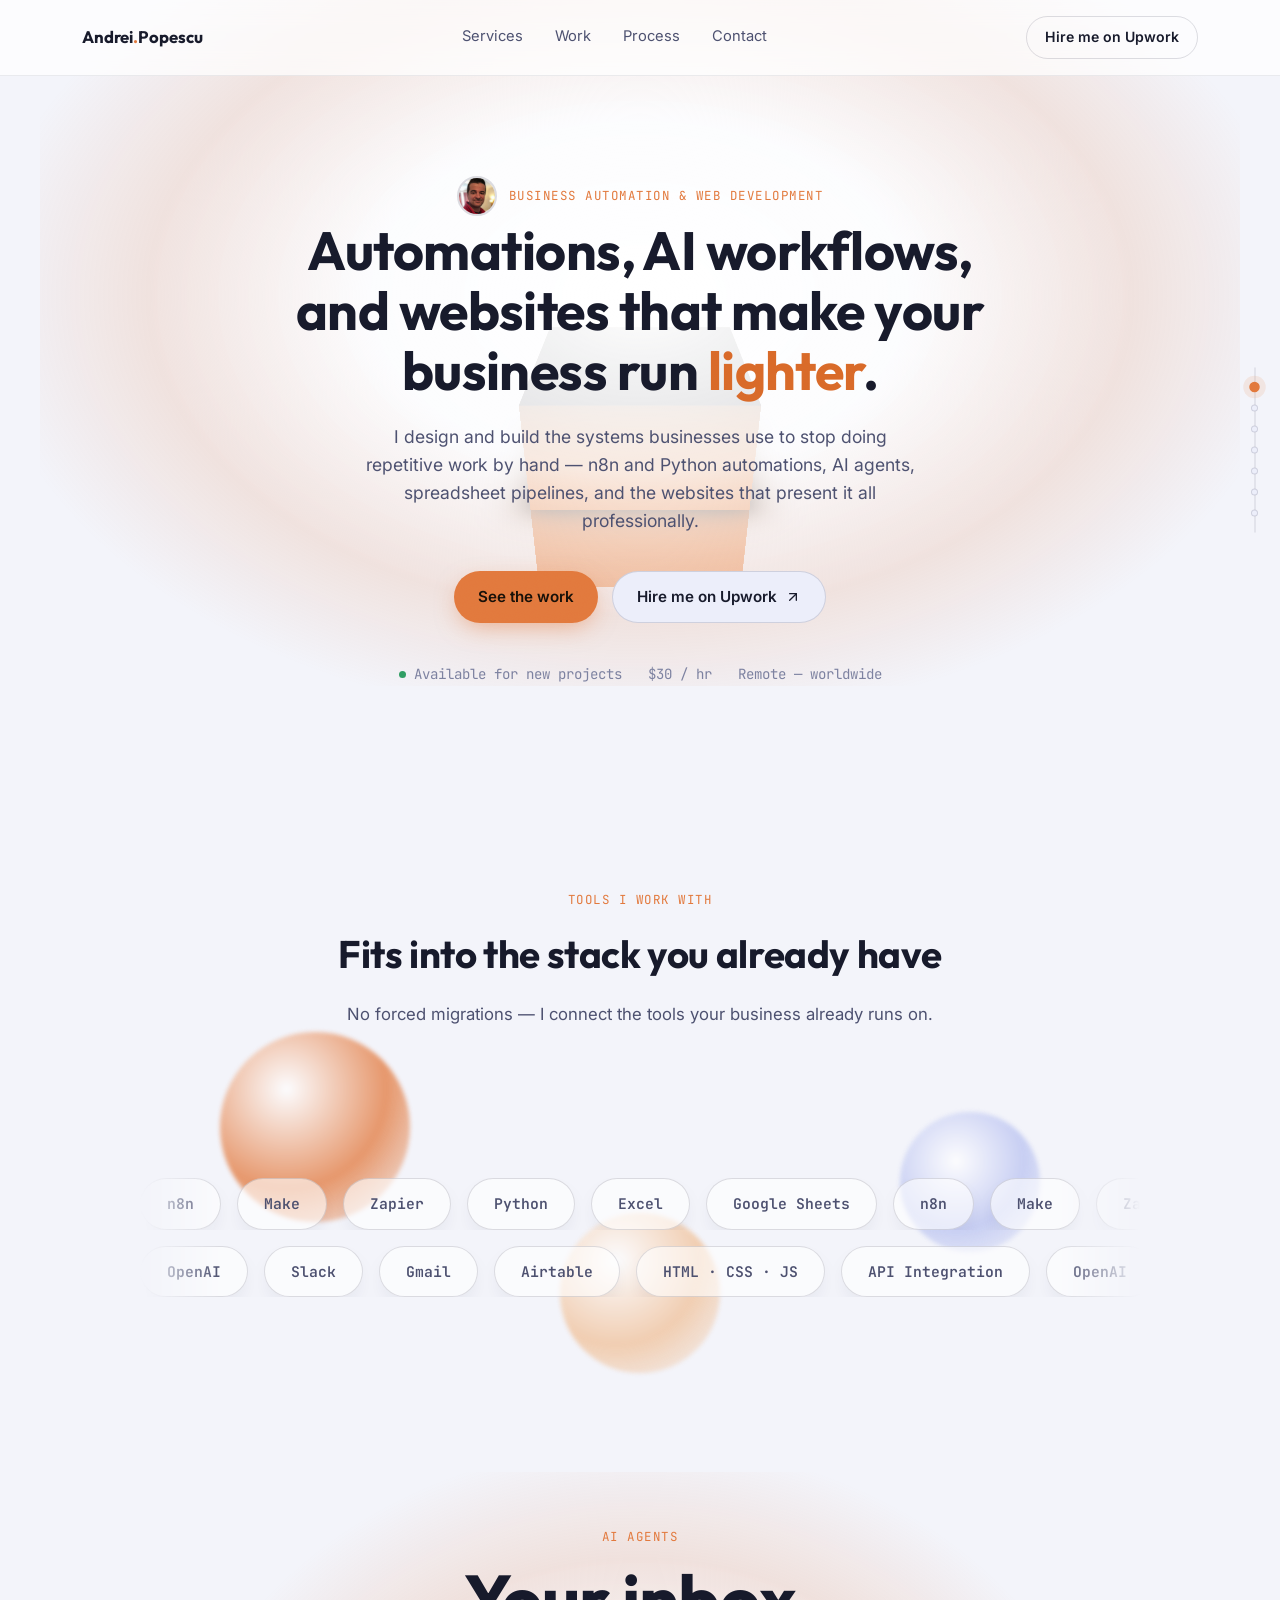
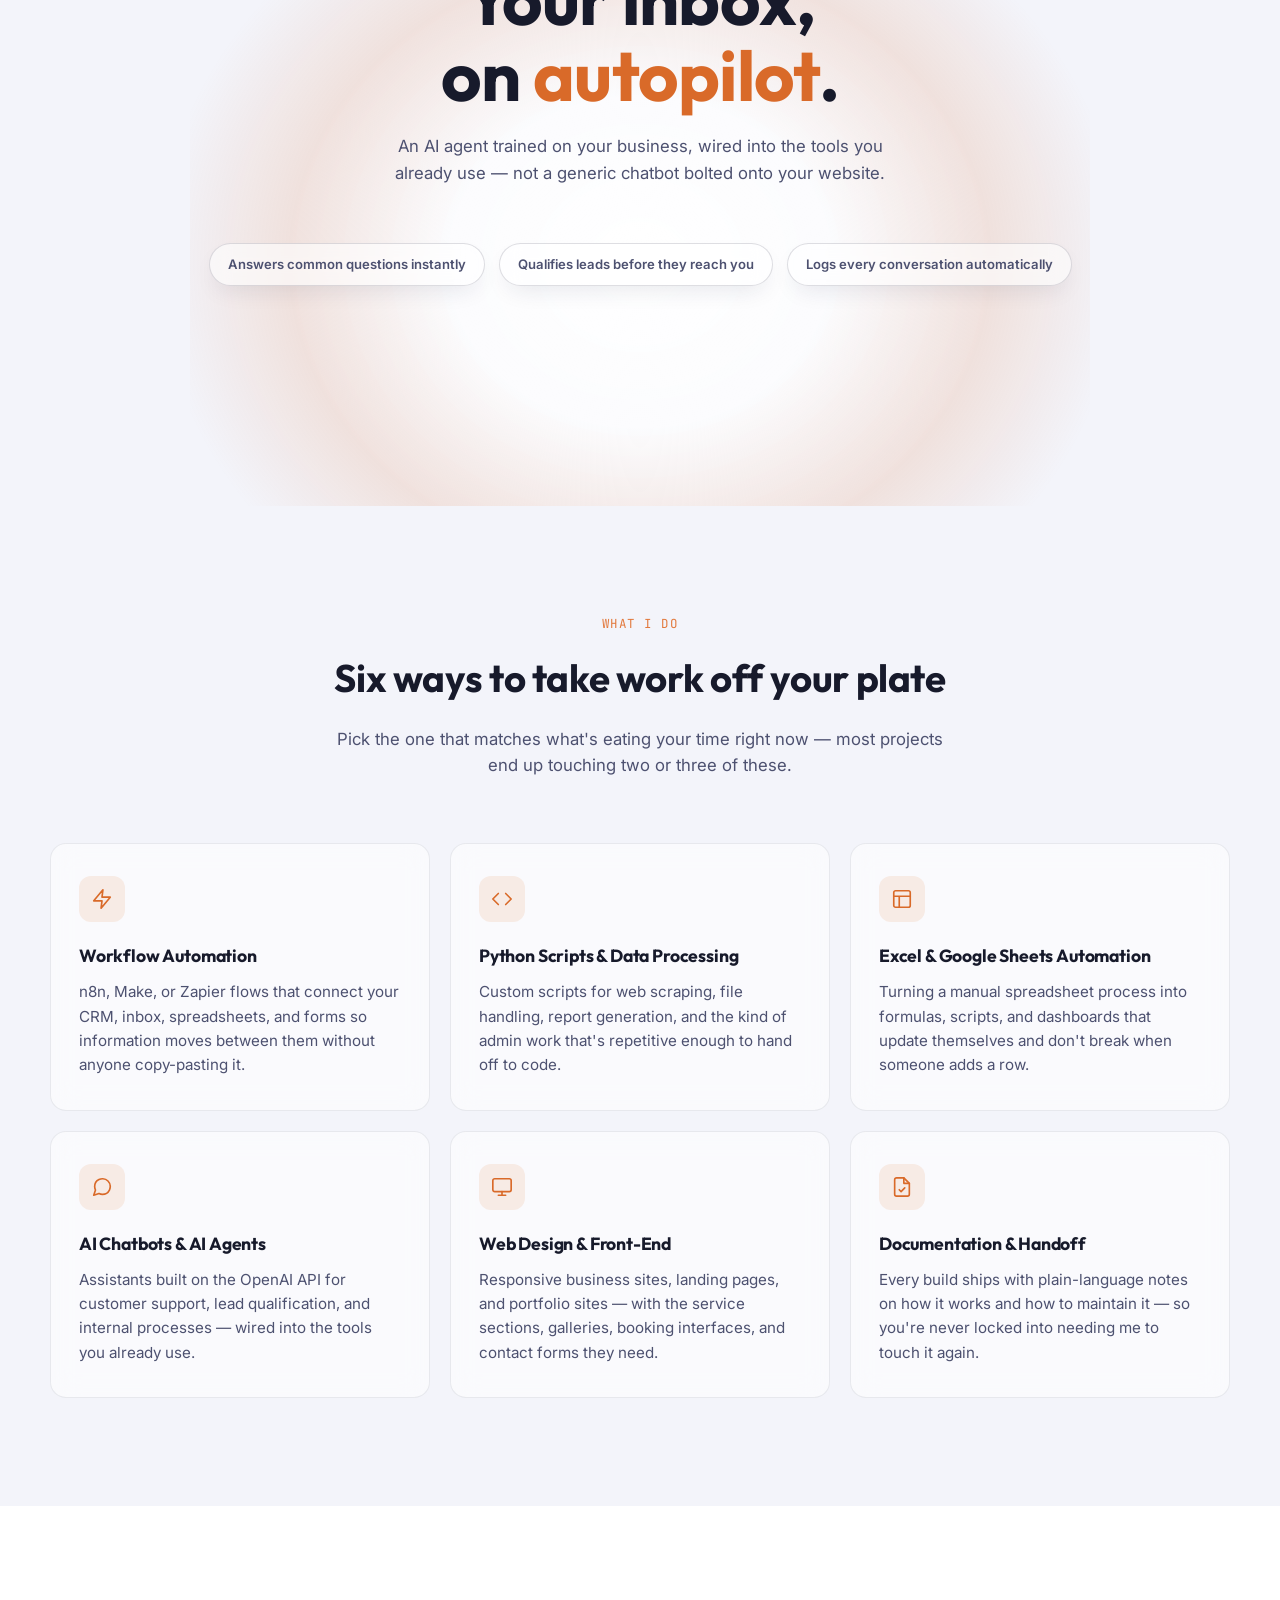
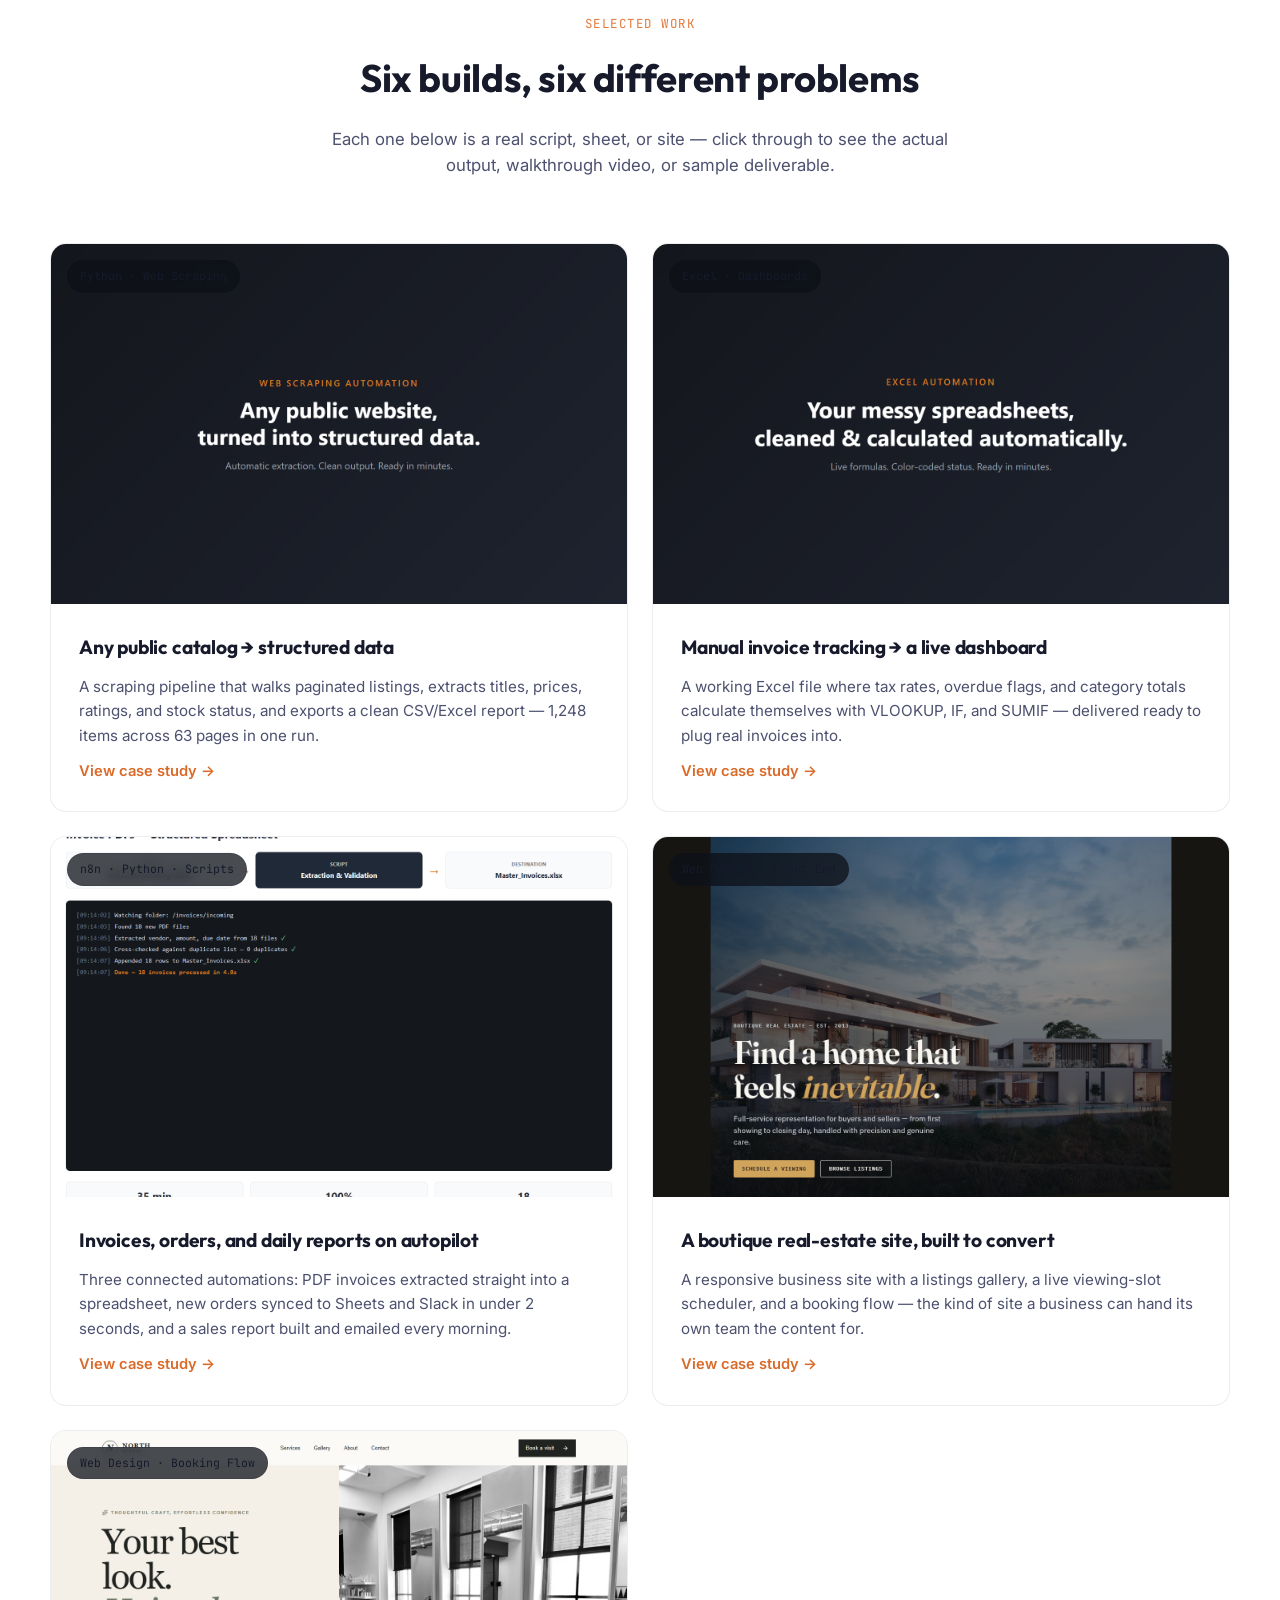
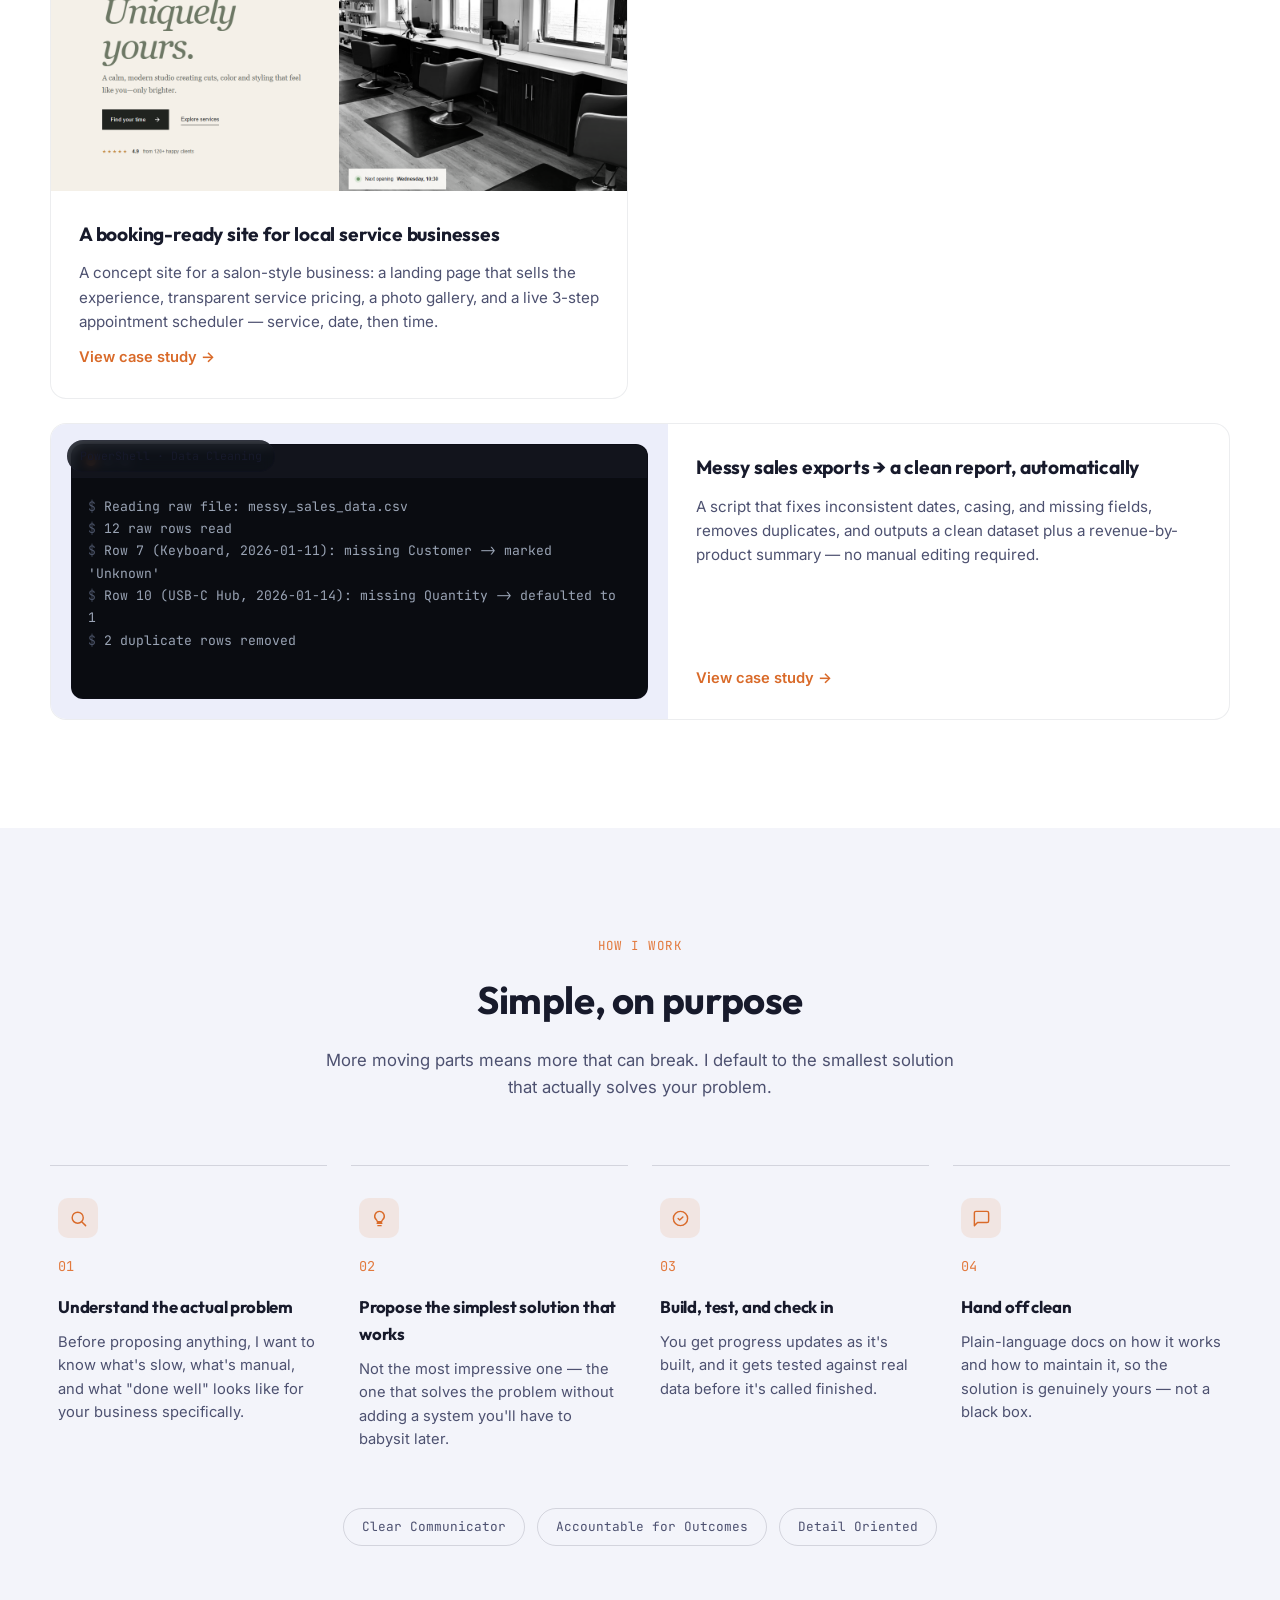
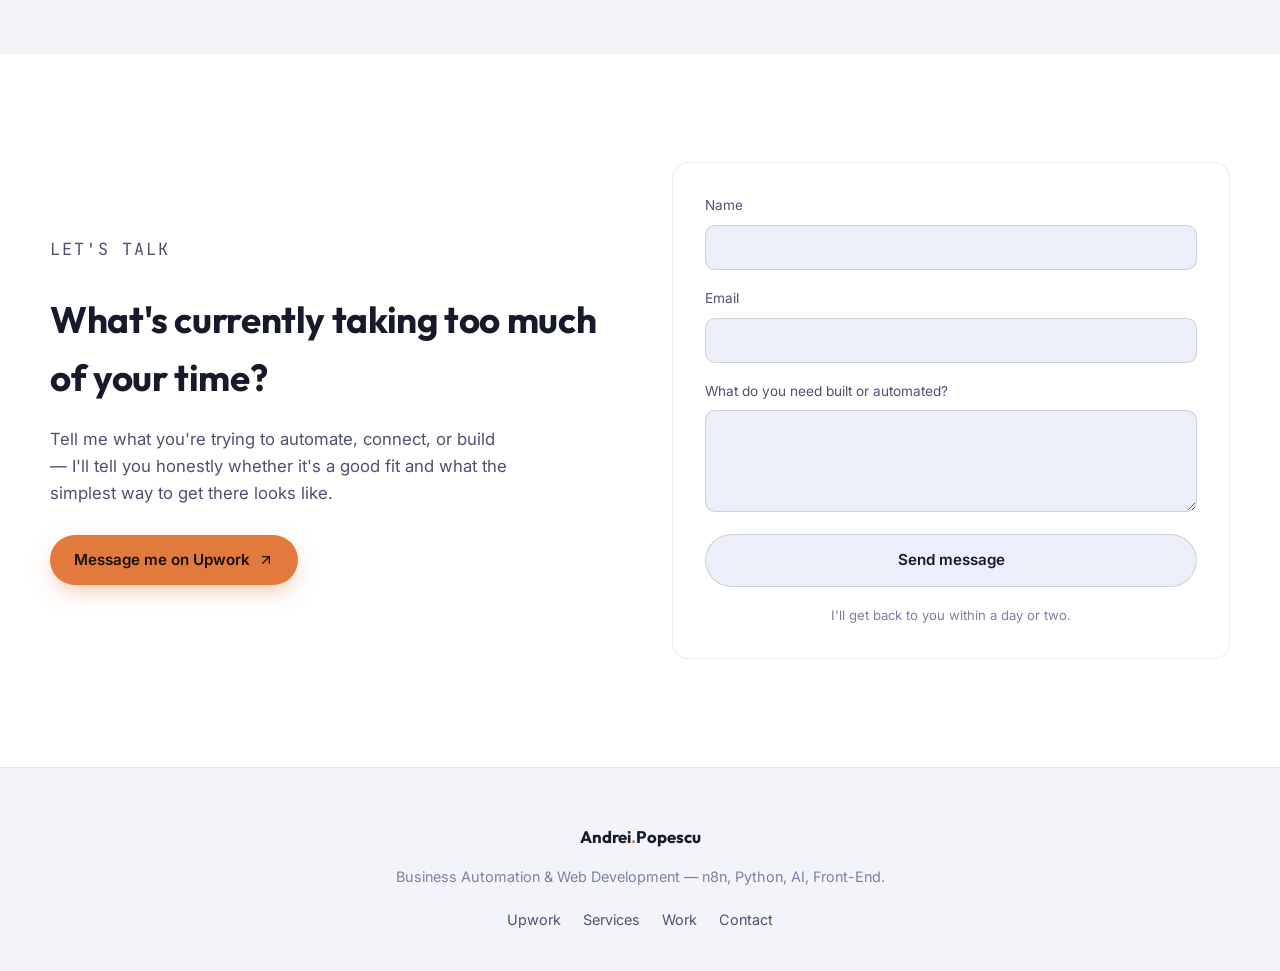
==== index.html @ 2ec1f591 "Remove hero terminal panel and diagonal marquee; center the 3D cube as a persistent fixed background" ====
<!DOCTYPE html>
<html lang="en">
<head>
<meta charset="UTF-8">
<meta name="viewport" content="width=device-width, initial-scale=1.0">
<title>Andrei Popescu — Business Automation &amp; Web Development</title>
<meta name="description" content="I build practical automations, AI-powered workflows, and modern websites that help businesses save time, improve operations, and present themselves professionally online.">
<link rel="icon" href="data:image/svg+xml,%3Csvg xmlns='http://www.w3.org/2000/svg' viewBox='0 0 100 100'%3E%3Crect width='100' height='100' rx='22' fill='%23141824'/%3E%3Ccircle cx='50' cy='50' r='16' fill='%23e2793d'/%3E%3C/svg%3E">
<link rel="preconnect" href="https://fonts.googleapis.com">
<link rel="preconnect" href="https://fonts.gstatic.com" crossorigin>
<link href="https://fonts.googleapis.com/css2?family=Outfit:wght@500;600;700;800&family=Inter:wght@400;500;600;700&family=JetBrains+Mono:wght@400;500&display=swap" rel="stylesheet">
<link rel="stylesheet" href="styles.css">
</head>
<body>

<div class="grain"></div>

<div class="fixed-cube" aria-hidden="true">
  <div class="cube-loader">
    <div class="cube-top"></div>
    <div class="cube-wrapper">
      <span class="cube-span" style="--i:0;"></span>
      <span class="cube-span" style="--i:1;"></span>
      <span class="cube-span" style="--i:2;"></span>
      <span class="cube-span" style="--i:3;"></span>
    </div>
  </div>
</div>

<header class="nav" id="top">
  <div class="nav-inner">
    <a href="#top" class="logo">Andrei<span class="dot">.</span>Popescu</a>
    <nav class="nav-links" id="navLinks">
      <a href="#services">Services</a>
      <a href="#work">Work</a>
      <a href="#process">Process</a>
      <a href="#contact">Contact</a>
    </nav>
    <div class="nav-actions">
      <a href="https://www.upwork.com/freelancers/~010a1d569b97a0ac56" target="_blank" rel="noopener" class="btn btn-ghost nav-hire">Hire me on Upwork</a>
      <button class="nav-toggle" id="navToggle" aria-label="Toggle menu" aria-expanded="false">
        <span></span><span></span><span></span>
      </button>
    </div>
  </div>
</header>

<main>

  <!-- SCROLL PROGRESS RAIL -->
  <nav class="scroll-rail" id="scrollRail" aria-label="Section progress">
    <button data-target="hero" aria-label="Hero"></button>
    <button data-target="tools" aria-label="Tools"></button>
    <button data-target="agent" aria-label="AI Agent"></button>
    <button data-target="services" aria-label="Services"></button>
    <button data-target="work" aria-label="Work"></button>
    <button data-target="process" aria-label="Process"></button>
    <button data-target="contact" aria-label="Contact"></button>
  </nav>

  <!-- HERO -->
  <section class="hero" id="hero">
    <div class="hero-glow"></div>
    <div class="hero-copy">
      <div class="hero-id">
        <img src="assets/brand/andrei.jpg" alt="Andrei Popescu" class="hero-avatar">
        <p class="eyebrow">Business Automation &amp; Web Development</p>
      </div>
      <h1 class="hero-title">
        Automations, AI workflows, and websites that make your business run <em>lighter</em>.
      </h1>
      <p class="hero-sub">
        I design and build the systems businesses use to stop doing repetitive work by hand — n8n and Python
        automations, AI agents, spreadsheet pipelines, and the websites that present it all professionally.
      </p>
      <div class="hero-actions">
        <a href="#work" class="btn btn-primary">See the work</a>
        <a href="https://www.upwork.com/freelancers/~010a1d569b97a0ac56" target="_blank" rel="noopener" class="btn btn-secondary">
          Hire me on Upwork
          <svg width="16" height="16" viewBox="0 0 24 24" fill="none" stroke="currentColor" stroke-width="2" stroke-linecap="round" stroke-linejoin="round"><path d="M7 17L17 7"/><path d="M7 7h10v10"/></svg>
        </a>
      </div>
      <div class="hero-meta">
        <div class="meta-item"><span class="meta-dot"></span>Available for new projects</div>
        <div class="meta-item">$30 / hr</div>
        <div class="meta-item">Remote — worldwide</div>
      </div>
    </div>
  </section>

  <!-- TOOLS ORBIT -->
  <section class="tools-orbit" id="tools">
    <div class="section-head">
      <p class="eyebrow">Tools I work with</p>
      <h2>Fits into the stack you already have</h2>
      <p class="section-sub">No forced migrations — I connect the tools your business already runs on.</p>
    </div>
    <div class="logo-wall">
      <div class="logo-orb orb-1"></div>
      <div class="logo-orb orb-2"></div>
      <div class="logo-orb orb-3"></div>

      <div class="logo-row">
        <div class="logo-track">
          <span class="logo-pill">n8n</span>
          <span class="logo-pill">Make</span>
          <span class="logo-pill">Zapier</span>
          <span class="logo-pill">Python</span>
          <span class="logo-pill">Excel</span>
          <span class="logo-pill">Google Sheets</span>
          <span class="logo-pill" aria-hidden="true">n8n</span>
          <span class="logo-pill" aria-hidden="true">Make</span>
          <span class="logo-pill" aria-hidden="true">Zapier</span>
          <span class="logo-pill" aria-hidden="true">Python</span>
          <span class="logo-pill" aria-hidden="true">Excel</span>
          <span class="logo-pill" aria-hidden="true">Google Sheets</span>
        </div>
      </div>

      <div class="logo-row">
        <div class="logo-track reverse">
          <span class="logo-pill">OpenAI</span>
          <span class="logo-pill">Slack</span>
          <span class="logo-pill">Gmail</span>
          <span class="logo-pill">Airtable</span>
          <span class="logo-pill">HTML · CSS · JS</span>
          <span class="logo-pill">API Integration</span>
          <span class="logo-pill" aria-hidden="true">OpenAI</span>
          <span class="logo-pill" aria-hidden="true">Slack</span>
          <span class="logo-pill" aria-hidden="true">Gmail</span>
          <span class="logo-pill" aria-hidden="true">Airtable</span>
          <span class="logo-pill" aria-hidden="true">HTML · CSS · JS</span>
          <span class="logo-pill" aria-hidden="true">API Integration</span>
        </div>
      </div>
    </div>
  </section>

  <!-- AI AGENT SPOTLIGHT -->
  <section class="agent-spotlight" id="agent">
    <div class="agent-glow"></div>
    <p class="eyebrow">AI Agents</p>
    <h2 class="agent-title">Your inbox,<br>on <em>autopilot</em>.</h2>
    <p class="agent-sub">An AI agent trained on your business, wired into the tools you already use — not a generic chatbot bolted onto your website.</p>
    <div class="agent-tags-row">
      <div class="agent-tag">Answers common questions instantly</div>
      <div class="agent-tag">Qualifies leads before they reach you</div>
      <div class="agent-tag">Logs every conversation automatically</div>
    </div>
  </section>

  <!-- SERVICES -->
  <section class="services" id="services">
    <div class="section-head">
      <p class="eyebrow">What I do</p>
      <h2>Six ways to take work off your plate</h2>
      <p class="section-sub">Pick the one that matches what's eating your time right now — most projects end up touching two or three of these.</p>
    </div>

    <div class="services-grid">

      <div class="service-card">
        <div class="service-icon">
          <svg viewBox="0 0 24 24" fill="none" stroke="currentColor" stroke-width="1.8" stroke-linecap="round" stroke-linejoin="round"><path d="M13 2 3 14h9l-1 8 10-12h-9l1-8Z"/></svg>
        </div>
        <h3>Workflow Automation</h3>
        <p>n8n, Make, or Zapier flows that connect your CRM, inbox, spreadsheets, and forms so information moves between them without anyone copy-pasting it.</p>
      </div>

      <div class="service-card">
        <div class="service-icon">
          <svg viewBox="0 0 24 24" fill="none" stroke="currentColor" stroke-width="1.8" stroke-linecap="round" stroke-linejoin="round"><polyline points="16 18 22 12 16 6"/><polyline points="8 6 2 12 8 18"/></svg>
        </div>
        <h3>Python Scripts &amp; Data Processing</h3>
        <p>Custom scripts for web scraping, file handling, report generation, and the kind of admin work that's repetitive enough to hand off to code.</p>
      </div>

      <div class="service-card">
        <div class="service-icon">
          <svg viewBox="0 0 24 24" fill="none" stroke="currentColor" stroke-width="1.8" stroke-linecap="round" stroke-linejoin="round"><rect x="3" y="3" width="18" height="18" rx="2"/><path d="M3 9h18M9 21V9"/></svg>
        </div>
        <h3>Excel &amp; Google Sheets Automation</h3>
        <p>Turning a manual spreadsheet process into formulas, scripts, and dashboards that update themselves and don't break when someone adds a row.</p>
      </div>

      <div class="service-card">
        <div class="service-icon">
          <svg viewBox="0 0 24 24" fill="none" stroke="currentColor" stroke-width="1.8" stroke-linecap="round" stroke-linejoin="round"><path d="M21 11.5a8.38 8.38 0 0 1-.9 3.8 8.5 8.5 0 0 1-7.6 4.7 8.38 8.38 0 0 1-3.8-.9L3 21l1.9-5.7a8.38 8.38 0 0 1-.9-3.8 8.5 8.5 0 0 1 4.7-7.6 8.38 8.38 0 0 1 3.8-.9h.5a8.48 8.48 0 0 1 8 8v.5z"/></svg>
        </div>
        <h3>AI Chatbots &amp; AI Agents</h3>
        <p>Assistants built on the OpenAI API for customer support, lead qualification, and internal processes — wired into the tools you already use.</p>
      </div>

      <div class="service-card">
        <div class="service-icon">
          <svg viewBox="0 0 24 24" fill="none" stroke="currentColor" stroke-width="1.8" stroke-linecap="round" stroke-linejoin="round"><rect x="2" y="3" width="20" height="14" rx="2"/><path d="M8 21h8M12 17v4"/></svg>
        </div>
        <h3>Web Design &amp; Front-End</h3>
        <p>Responsive business sites, landing pages, and portfolio sites — with the service sections, galleries, booking interfaces, and contact forms they need.</p>
      </div>

      <div class="service-card">
        <div class="service-icon">
          <svg viewBox="0 0 24 24" fill="none" stroke="currentColor" stroke-width="1.8" stroke-linecap="round" stroke-linejoin="round"><path d="M14 2H6a2 2 0 0 0-2 2v16a2 2 0 0 0 2 2h12a2 2 0 0 0 2-2V8z"/><path d="M14 2v6h6"/><path d="M9 15l2 2 4-4"/></svg>
        </div>
        <h3>Documentation &amp; Handoff</h3>
        <p>Every build ships with plain-language notes on how it works and how to maintain it — so you're never locked into needing me to touch it again.</p>
      </div>

    </div>
  </section>

  <!-- FEATURED WORK -->
  <section class="work" id="work">
    <div class="section-head">
      <p class="eyebrow">Selected work</p>
      <h2>Six builds, six different problems</h2>
      <p class="section-sub">Each one below is a real script, sheet, or site — click through to see the actual output, walkthrough video, or sample deliverable.</p>
    </div>

    <div class="work-grid">

      <!-- Project 1: Web Scraping -->
      <article class="work-card" data-project="scraping">
        <div class="work-media">
          <img src="assets/web-scraping/gallery-1-title.png" alt="Web scraping automation cover" loading="lazy">
          <span class="work-tag">Python · Web Scraping</span>
        </div>
        <div class="work-body">
          <h3>Any public catalog → structured data</h3>
          <p>A scraping pipeline that walks paginated listings, extracts titles, prices, ratings, and stock status, and exports a clean CSV/Excel report — 1,248 items across 63 pages in one run.</p>
          <button class="work-link" data-open="scraping">View case study →</button>
        </div>
      </article>

      <!-- Project 2: Excel Automation -->
      <article class="work-card" data-project="excel">
        <div class="work-media">
          <img src="assets/excel-automation/gallery-1-title.png" alt="Excel automation dashboard cover" loading="lazy">
          <span class="work-tag">Excel · Dashboards</span>
        </div>
        <div class="work-body">
          <h3>Manual invoice tracking → a live dashboard</h3>
          <p>A working Excel file where tax rates, overdue flags, and category totals calculate themselves with VLOOKUP, IF, and SUMIF — delivered ready to plug real invoices into.</p>
          <button class="work-link" data-open="excel">View case study →</button>
        </div>
      </article>

      <!-- Project 3: Workflow Automation -->
      <article class="work-card" data-project="workflow">
        <div class="work-media">
          <img src="assets/invoice-automation/gallery-1-invoice.png" alt="Invoice automation terminal output" loading="lazy">
          <span class="work-tag">n8n · Python · Scripts</span>
        </div>
        <div class="work-body">
          <h3>Invoices, orders, and daily reports on autopilot</h3>
          <p>Three connected automations: PDF invoices extracted straight into a spreadsheet, new orders synced to Sheets and Slack in under 2 seconds, and a sales report built and emailed every morning.</p>
          <button class="work-link" data-open="workflow">View case study →</button>
        </div>
      </article>

      <!-- Project 4: Website -->
      <article class="work-card" data-project="website">
        <div class="work-media">
          <img src="assets/website-customization/gallery-1-hero.png" alt="Real estate business website cover" loading="lazy">
          <span class="work-tag">Web Design · Front-End</span>
        </div>
        <div class="work-body">
          <h3>A boutique real-estate site, built to convert</h3>
          <p>A responsive business site with a listings gallery, a live viewing-slot scheduler, and a booking flow — the kind of site a business can hand its own team the content for.</p>
          <button class="work-link" data-open="website">View case study →</button>
        </div>
      </article>

      <!-- Project 5: North Studio (booking website) -->
      <article class="work-card" data-project="northstudio">
        <div class="work-media">
          <img src="assets/north-studio/gallery-1-hero.png" alt="North Studio booking website cover" loading="lazy">
          <span class="work-tag">Web Design · Booking Flow</span>
        </div>
        <div class="work-body">
          <h3>A booking-ready site for local service businesses</h3>
          <p>A concept site for a salon-style business: a landing page that sells the experience, transparent service pricing, a photo gallery, and a live 3-step appointment scheduler — service, date, then time.</p>
          <button class="work-link" data-open="northstudio">View case study →</button>
        </div>
      </article>

      <!-- Project 6: Data Cleaning (live widget, no static gallery) -->
      <article class="work-card work-card--live" data-project="cleaning">
        <div class="work-media work-media--terminal">
          <div class="terminal">
            <div class="terminal-bar"><span></span><span></span><span></span></div>
            <div class="terminal-body" id="terminalBody"></div>
          </div>
          <span class="work-tag">PowerShell · Data Cleaning</span>
        </div>
        <div class="work-body">
          <h3>Messy sales exports → a clean report, automatically</h3>
          <p>A script that fixes inconsistent dates, casing, and missing fields, removes duplicates, and outputs a clean dataset plus a revenue-by-product summary — no manual editing required.</p>
          <button class="work-link" data-open="cleaning">View case study →</button>
        </div>
      </article>

    </div>
  </section>

  <!-- PROCESS -->
  <section class="process" id="process">
    <div class="section-head">
      <p class="eyebrow">How I work</p>
      <h2>Simple, on purpose</h2>
      <p class="section-sub">More moving parts means more that can break. I default to the smallest solution that actually solves your problem.</p>
    </div>

    <div class="process-grid">
      <div class="process-step">
        <div class="process-icon">
          <svg viewBox="0 0 24 24" fill="none" stroke="currentColor" stroke-width="1.8" stroke-linecap="round" stroke-linejoin="round"><circle cx="11" cy="11" r="7"/><path d="m21 21-4.3-4.3"/></svg>
        </div>
        <span class="process-num">01</span>
        <h3>Understand the actual problem</h3>
        <p>Before proposing anything, I want to know what's slow, what's manual, and what "done well" looks like for your business specifically.</p>
      </div>
      <div class="process-step">
        <div class="process-icon">
          <svg viewBox="0 0 24 24" fill="none" stroke="currentColor" stroke-width="1.8" stroke-linecap="round" stroke-linejoin="round"><path d="M9 18h6M10 21h4M12 3a6 6 0 0 0-4 10.5c.6.6 1 1.3 1.2 2.1l.1.4h5.4l.1-.4c.2-.8.6-1.5 1.2-2.1A6 6 0 0 0 12 3Z"/></svg>
        </div>
        <span class="process-num">02</span>
        <h3>Propose the simplest solution that works</h3>
        <p>Not the most impressive one — the one that solves the problem without adding a system you'll have to babysit later.</p>
      </div>
      <div class="process-step">
        <div class="process-icon">
          <svg viewBox="0 0 24 24" fill="none" stroke="currentColor" stroke-width="1.8" stroke-linecap="round" stroke-linejoin="round"><path d="m9 12 2 2 4-4"/><circle cx="12" cy="12" r="9"/></svg>
        </div>
        <span class="process-num">03</span>
        <h3>Build, test, and check in</h3>
        <p>You get progress updates as it's built, and it gets tested against real data before it's called finished.</p>
      </div>
      <div class="process-step">
        <div class="process-icon">
          <svg viewBox="0 0 24 24" fill="none" stroke="currentColor" stroke-width="1.8" stroke-linecap="round" stroke-linejoin="round"><path d="M21 15a2 2 0 0 1-2 2H7l-4 4V5a2 2 0 0 1 2-2h14a2 2 0 0 1 2 2z"/></svg>
        </div>
        <span class="process-num">04</span>
        <h3>Hand off clean</h3>
        <p>Plain-language docs on how it works and how to maintain it, so the solution is genuinely yours — not a black box.</p>
      </div>
    </div>

    <div class="traits">
      <span class="trait-pill">Clear Communicator</span>
      <span class="trait-pill">Accountable for Outcomes</span>
      <span class="trait-pill">Detail Oriented</span>
    </div>
  </section>


  <!-- CONTACT -->
  <section class="contact" id="contact">
    <div class="contact-inner">
      <div class="contact-copy">
        <p class="eyebrow">Let's talk</p>
        <h2>What's currently taking too much of your time?</h2>
        <p>Tell me what you're trying to automate, connect, or build — I'll tell you honestly whether it's a good fit and what the simplest way to get there looks like.</p>
        <a href="https://www.upwork.com/freelancers/~010a1d569b97a0ac56" target="_blank" rel="noopener" class="btn btn-primary">
          Message me on Upwork
          <svg width="16" height="16" viewBox="0 0 24 24" fill="none" stroke="currentColor" stroke-width="2" stroke-linecap="round" stroke-linejoin="round"><path d="M7 17L17 7"/><path d="M7 7h10v10"/></svg>
        </a>
      </div>

      <form class="contact-form" id="contactForm" action="https://formspree.io/f/mwlpkkvy" method="POST">
        <div class="form-row">
          <label for="name">Name</label>
          <input type="text" id="name" name="name" required>
        </div>
        <div class="form-row">
          <label for="email">Email</label>
          <input type="email" id="email" name="email" required>
        </div>
        <div class="form-row">
          <label for="message">What do you need built or automated?</label>
          <textarea id="message" name="message" rows="4" required></textarea>
        </div>
        <button type="submit" class="btn btn-secondary form-submit">Send message</button>
        <p class="form-note" id="formNote">I'll get back to you within a day or two.</p>
      </form>
    </div>
  </section>

</main>

<footer class="footer">
  <div class="footer-inner">
    <a href="#top" class="logo">Andrei<span class="dot">.</span>Popescu</a>
    <p>Business Automation &amp; Web Development — n8n, Python, AI, Front-End.</p>
    <div class="footer-links">
      <a href="https://www.upwork.com/freelancers/~010a1d569b97a0ac56" target="_blank" rel="noopener">Upwork</a>
      <a href="#services">Services</a>
      <a href="#work">Work</a>
      <a href="#contact">Contact</a>
    </div>
  </div>
</footer>

<!-- LIGHTBOX -->
<div class="lightbox" id="lightbox">
  <div class="lightbox-backdrop" id="lightboxBackdrop"></div>
  <div class="lightbox-panel">
    <button class="lightbox-close" id="lightboxClose" aria-label="Close">
      <svg width="22" height="22" viewBox="0 0 24 24" fill="none" stroke="currentColor" stroke-width="2" stroke-linecap="round" stroke-linejoin="round"><path d="M18 6 6 18M6 6l12 12"/></svg>
    </button>
    <div class="lightbox-content" id="lightboxContent"></div>
  </div>
</div>

<script src="script.js"></script>
</body>
</html>
---- styles.css ----
/* ============================================================
   Andrei Popescu — Portfolio
   Design system: soft lavender-white canvas, warm orange accent,
   Outfit for display type, Inter for body, JetBrains Mono for code.
   ============================================================ */

:root {
  --bg: #f3f4fa;
  --bg-raised: #ffffff;
  --bg-raised-2: #eceefa;
  --border: rgba(23, 26, 51, 0.08);
  --border-strong: rgba(23, 26, 51, 0.14);

  --text: #171a2b;
  --text-dim: #4d5170;
  --text-faint: #7c81a0;

  --accent: #e2793d;
  --accent-bright: #d96a29;
  --accent-dim: #b8622e;
  --accent-wash: rgba(226, 121, 61, 0.12);

  --success: #2f9d63;
  --success-wash: rgba(47, 157, 99, 0.12);

  --light: #f7f5f2;
  --light-2: #ffffff;
  --ink: #14161f;
  --ink-dim: #52586b;

  --radius-sm: 10px;
  --radius: 16px;
  --radius-lg: 24px;

  --shadow: 0 24px 60px -24px rgba(30, 34, 74, 0.18);
  --shadow-sm: 0 10px 26px -10px rgba(30, 34, 74, 0.14);

  --ff-display: "Outfit", "Inter", sans-serif;
  --ff-body: "Inter", -apple-system, sans-serif;
  --ff-mono: "JetBrains Mono", "SFMono-Regular", monospace;

  --container: 1180px;
}

* { margin: 0; padding: 0; box-sizing: border-box; }

html {
  scroll-behavior: smooth;
  color-scheme: light;
}

body {
  background: var(--bg);
  color: var(--text);
  font-family: var(--ff-body);
  font-size: 16px;
  line-height: 1.6;
  -webkit-font-smoothing: antialiased;
  overflow-x: hidden;
}

img { max-width: 100%; display: block; }
a { color: inherit; text-decoration: none; }
button { font: inherit; cursor: pointer; background: none; border: none; color: inherit; }
ul { list-style: none; }

.eyebrow {
  font-family: var(--ff-mono);
  font-size: 0.78rem;
  letter-spacing: 0.12em;
  text-transform: uppercase;
  color: var(--accent);
  margin-bottom: 14px;
}

h1, h2, h3 {
  font-family: var(--ff-display);
  font-weight: 700;
  letter-spacing: -0.01em;
  color: var(--text);
}

/* subtle grain overlay for texture */
.grain {
  position: fixed;
  inset: 0;
  pointer-events: none;
  z-index: 999;
  opacity: 0.03;
  background-image: url("data:image/svg+xml,%3Csvg xmlns='http://www.w3.org/2000/svg' width='120' height='120'%3E%3Cfilter id='n'%3E%3CfeTurbulence type='fractalNoise' baseFrequency='0.9' numOctaves='2' stitchTiles='stitch'/%3E%3C/filter%3E%3Crect width='100%25' height='100%25' filter='url(%23n)'/%3E%3C/svg%3E");
  mix-blend-mode: overlay;
}

/* ============ Buttons ============ */
.btn {
  display: inline-flex;
  align-items: center;
  gap: 8px;
  padding: 13px 24px;
  border-radius: 999px;
  font-weight: 600;
  font-size: 0.95rem;
  transition: transform 0.2s ease, box-shadow 0.2s ease, background 0.2s ease, border-color 0.2s ease;
  white-space: nowrap;
}
.btn-primary {
  background: var(--accent);
  color: #171008;
  box-shadow: 0 8px 24px -6px rgba(226, 121, 61, 0.55);
}
.btn-primary:hover { background: var(--accent-bright); transform: translateY(-2px); }
.btn-secondary {
  background: var(--bg-raised-2);
  color: var(--text);
  border: 1px solid var(--border-strong);
}
.btn-secondary:hover { border-color: var(--accent); color: var(--accent-bright); transform: translateY(-2px); }
.btn-ghost {
  background: transparent;
  border: 1px solid var(--border-strong);
  color: var(--text);
  padding: 9px 18px;
  font-size: 0.88rem;
}
.btn-ghost:hover { border-color: var(--accent); color: var(--accent-bright); }

/* ============ Scroll progress rail ============ */
.scroll-rail {
  position: fixed;
  right: 22px;
  top: 50%;
  transform: translateY(-50%);
  z-index: 90;
  display: flex;
  flex-direction: column;
  align-items: center;
  gap: 14px;
  padding: 16px 0;
}
.scroll-rail::before {
  content: "";
  position: absolute;
  top: 0; bottom: 0; left: 50%;
  width: 1px;
  background: var(--border-strong);
  transform: translateX(-50%);
  z-index: -1;
}
.scroll-rail button {
  width: 7px; height: 7px;
  border-radius: 50%;
  background: var(--bg-raised-2);
  border: 1px solid var(--border-strong);
  padding: 0;
  cursor: pointer;
  transition: background 0.25s ease, transform 0.25s ease, box-shadow 0.25s ease;
}
.scroll-rail button:hover { transform: scale(1.3); }
.scroll-rail button.active {
  background: var(--accent);
  border-color: var(--accent);
  transform: scale(1.5);
  box-shadow: 0 0 0 4px var(--accent-wash);
}
@media (max-width: 1100px) {
  .scroll-rail { display: none; }
}

/* ============ AI agent spotlight ============ */
.agent-spotlight {
  position: relative;
  text-align: center;
  overflow: hidden;
  padding-top: 96px;
  padding-bottom: 220px;
}
.agent-glow {
  position: absolute;
  top: 6%; left: 50%;
  width: 900px; height: 780px;
  transform: translateX(-50%);
  background: radial-gradient(ellipse at center,
    #ffffff 0%,
    rgba(255, 255, 255, 0.7) 30%,
    rgba(226, 121, 61, 0.15) 55%,
    rgba(226, 121, 61, 0) 76%);
  animation: glowDrift 16s ease-in-out infinite alternate;
  pointer-events: none;
}
.agent-title {
  font-size: clamp(2.4rem, 6vw, 4.4rem);
  line-height: 1.08;
  margin: 0 auto 20px;
  position: relative;
  z-index: 1;
  opacity: 0;
  transform: translateY(18px);
  transition: opacity 0.7s cubic-bezier(0.16, 1, 0.3, 1), transform 0.7s cubic-bezier(0.16, 1, 0.3, 1);
}
.agent-title em { font-style: normal; color: var(--accent-bright); }
.agent-sub {
  position: relative;
  z-index: 1;
  max-width: 520px;
  margin: 0 auto;
  color: var(--text-dim);
  font-size: 1.05rem;
  opacity: 0;
  transform: translateY(14px);
  transition: opacity 0.7s ease 0.12s, transform 0.7s ease 0.12s;
}
.agent-spotlight.in-view .agent-title,
.agent-spotlight.in-view .agent-sub {
  opacity: 1;
  transform: translateY(0);
}
.agent-tags-row {
  position: relative;
  z-index: 1;
  display: flex;
  justify-content: center;
  gap: 14px;
  flex-wrap: wrap;
  margin-top: 56px;
}
.agent-tag {
  padding: 10px 18px;
  background: rgba(255, 255, 255, 0.6);
  backdrop-filter: blur(10px);
  -webkit-backdrop-filter: blur(10px);
  border: 1px solid var(--border-strong);
  border-radius: 999px;
  font-size: 0.82rem;
  font-weight: 600;
  color: var(--text-dim);
  white-space: nowrap;
  box-shadow: var(--shadow-sm);
  opacity: 0;
  animation: agentTagIn 0.6s ease forwards;
}
.agent-tags-row .agent-tag:nth-child(1) { animation-delay: 0.3s; }
.agent-tags-row .agent-tag:nth-child(2) { animation-delay: 0.5s; }
.agent-tags-row .agent-tag:nth-child(3) { animation-delay: 0.7s; }
@keyframes agentTagIn {
  from { opacity: 0; transform: translateY(10px); }
  to { opacity: 1; transform: translateY(0); }
}
@media (max-width: 600px) {
  .agent-tag { white-space: normal; }
}

/* ============ Fixed cube (persistent AI agent mascot) ============ */
.fixed-cube {
  position: fixed;
  top: 50%;
  left: 50%;
  transform: translate(-50%, -50%);
  z-index: -1;
  pointer-events: none;
  perspective: 600px;
  opacity: 0.5;
}
.cube-loader {
  position: relative;
  width: 190px;
  height: 190px;
  transform-style: preserve-3d;
  transform: rotateX(-30deg);
  animation: cubeSpin 4s linear infinite;
}
@keyframes cubeSpin {
  0% { transform: rotateX(-30deg) rotateY(0); }
  100% { transform: rotateX(-30deg) rotateY(360deg); }
}
.cube-wrapper {
  position: absolute;
  inset: 0;
  transform-style: preserve-3d;
}
.cube-span {
  position: absolute;
  inset: 0;
  transform: rotateY(calc(90deg * var(--i))) translateZ(95px);
  background: linear-gradient(to bottom,
    hsl(24, 80%, 27%) 0%,
    hsl(24, 80%, 34%) 5.5%,
    hsl(24, 80%, 39%) 12.1%,
    hsl(24, 80%, 43%) 19.6%,
    hsl(24, 80%, 46%) 27.9%,
    hsl(24, 80%, 49%) 36.6%,
    hsl(24, 80%, 51%) 45.6%,
    hsl(24, 80%, 53%) 54.6%,
    hsl(24, 80%, 55%) 63.4%,
    hsl(24, 80%, 56%) 71.7%,
    hsl(24, 80%, 57%) 79.4%,
    hsl(24, 80%, 58%) 86.2%,
    hsl(24, 80%, 59%) 91.9%,
    hsl(24, 80%, 59.5%) 96.3%,
    hsl(24, 80%, 60%) 99%,
    hsl(24, 80%, 60%) 100%);
}
.cube-top {
  position: absolute;
  width: 190px;
  height: 190px;
  background: var(--ink);
  transform: rotateX(90deg) translateZ(95px);
  transform-style: preserve-3d;
}
.cube-top::before {
  content: "";
  position: absolute;
  width: 190px;
  height: 190px;
  background: #000;
  transform: translateZ(-100px);
  filter: blur(10px);
  box-shadow:
    0 0 10px #32241a,
    0 0 20px hsl(24, 60%, 40%),
    0 0 30px #32241a,
    0 0 40px hsl(24, 60%, 40%);
}
@media (max-width: 640px) {
  .fixed-cube { transform: translate(-50%, -50%) scale(0.6); opacity: 0.4; }
}

/* ============ Nav ============ */
.nav {
  position: fixed;
  top: 0; left: 0; right: 0;
  z-index: 100;
  background: rgba(255, 255, 255, 0.72);
  backdrop-filter: blur(14px);
  border-bottom: 1px solid var(--border);
}
.nav-inner {
  max-width: var(--container);
  margin: 0 auto;
  padding: 16px 32px;
  display: flex;
  align-items: center;
  justify-content: space-between;
  gap: 24px;
}
.logo {
  font-family: var(--ff-display);
  font-weight: 700;
  font-size: 1.05rem;
  color: var(--text);
}
.logo .dot { color: var(--accent); }
.nav-links {
  display: flex;
  gap: 32px;
  font-size: 0.92rem;
  color: var(--text-dim);
}
.nav-links a { transition: color 0.15s ease; }
.nav-links a:hover { color: var(--text); }
.nav-actions { display: flex; align-items: center; gap: 14px; }
.nav-toggle {
  display: none;
  flex-direction: column;
  gap: 5px;
  width: 26px;
}
.nav-toggle span {
  height: 2px;
  background: var(--text);
  border-radius: 2px;
  transition: transform 0.2s ease, opacity 0.2s ease;
  transform-origin: center;
}
.nav.menu-open .nav-toggle span:nth-child(1) { transform: translateY(7px) rotate(45deg); }
.nav.menu-open .nav-toggle span:nth-child(2) { opacity: 0; }
.nav.menu-open .nav-toggle span:nth-child(3) { transform: translateY(-7px) rotate(-45deg); }

/* ============ Hero ============ */
.hero {
  position: relative;
  padding: 176px 32px 96px;
  text-align: center;
  overflow: hidden;
}
.hero-glow {
  position: absolute;
  top: -12%;
  left: 50%;
  width: 1200px;
  height: 780px;
  transform: translateX(-50%);
  background: radial-gradient(ellipse at center,
    #ffffff 0%,
    rgba(255, 255, 255, 0.75) 32%,
    rgba(226, 121, 61, 0.14) 58%,
    rgba(226, 121, 61, 0) 78%);
  pointer-events: none;
  z-index: 0;
  animation: glowDrift 14s ease-in-out infinite alternate;
}
@keyframes glowDrift {
  0%   { transform: translateX(-52%) translateY(0) scale(1); opacity: 0.95; }
  50%  { transform: translateX(-48%) translateY(14px) scale(1.05); opacity: 1; }
  100% { transform: translateX(-51%) translateY(-8px) scale(0.99); opacity: 0.9; }
}
.hero-copy {
  position: relative;
  z-index: 1;
  max-width: 760px;
  margin: 0 auto;
  text-align: center;
}
.hero-copy > * {
  opacity: 0;
  animation: heroRise 0.7s cubic-bezier(0.16, 1, 0.3, 1) forwards;
}
.hero-copy > .hero-id { animation-delay: 0.05s; }
.hero-copy > .hero-title { animation-delay: 0.15s; }
.hero-copy > .hero-sub { animation-delay: 0.28s; }
.hero-copy > .hero-actions { animation-delay: 0.4s; }
.hero-copy > .hero-meta { animation-delay: 0.52s; }
@keyframes heroRise {
  from { opacity: 0; transform: translateY(16px); }
  to { opacity: 1; transform: translateY(0); }
}

.hero-id { display: flex; align-items: center; justify-content: center; gap: 12px; margin-bottom: 4px; }
.hero-avatar {
  width: 40px; height: 40px;
  border-radius: 50%;
  object-fit: cover;
  border: 2px solid var(--border-strong);
  flex-shrink: 0;
}
.hero .eyebrow { margin-bottom: 0; }

.hero-title {
  font-size: clamp(2.2rem, 4.2vw, 3.4rem);
  line-height: 1.12;
  margin-bottom: 22px;
}
.hero-title em {
  font-style: normal;
  color: var(--accent-bright);
}
.hero-sub {
  font-size: 1.1rem;
  color: var(--text-dim);
  max-width: 560px;
  margin: 0 auto 36px;
}
.hero-actions {
  display: flex;
  justify-content: center;
  gap: 14px;
  flex-wrap: wrap;
  margin-bottom: 40px;
}
.hero-meta {
  display: flex;
  justify-content: center;
  gap: 26px;
  flex-wrap: wrap;
  font-size: 0.88rem;
  color: var(--text-faint);
  font-family: var(--ff-mono);
}
.meta-item { display: flex; align-items: center; gap: 8px; }
.meta-dot {
  width: 7px; height: 7px;
  border-radius: 50%;
  background: var(--success);
  box-shadow: 0 0 0 0 rgba(63, 184, 122, 0.6);
  animation: pulse 2.4s infinite;
}
@keyframes pulse {
  0% { box-shadow: 0 0 0 0 rgba(63, 184, 122, 0.5); }
  70% { box-shadow: 0 0 0 8px rgba(63, 184, 122, 0); }
  100% { box-shadow: 0 0 0 0 rgba(63, 184, 122, 0); }
}

@media (max-width: 900px) {
  .hero-id { flex-direction: column; justify-content: center; gap: 10px; margin-bottom: 12px; }
}

/* ============ Tools logo wall ============ */
.tools-orbit { text-align: center; position: relative; overflow: hidden; }
.logo-wall {
  position: relative;
  max-width: 1000px;
  margin: 0 auto;
  padding: 70px 0 10px;
}
.logo-orb {
  position: absolute;
  border-radius: 50%;
  filter: blur(2px);
  opacity: 0.75;
  z-index: 0;
  pointer-events: none;
}
.orb-1 {
  top: -60px; left: 8%;
  width: 190px; height: 190px;
  background: radial-gradient(circle at 35% 30%, #fff, var(--accent) 55%, transparent 100%);
}
.orb-2 {
  top: 20px; right: 10%;
  width: 140px; height: 140px;
  background: radial-gradient(circle at 40% 35%, #fff, #b9c2f0 55%, transparent 100%);
}
.orb-3 {
  bottom: -50px; left: 42%;
  width: 160px; height: 160px;
  background: radial-gradient(circle at 35% 30%, #fff, #f0c199 55%, transparent 100%);
}
.logo-row {
  position: relative;
  z-index: 1;
  overflow: hidden;
  margin: 16px 0;
  -webkit-mask-image: linear-gradient(90deg, transparent, #000 8%, #000 92%, transparent);
  mask-image: linear-gradient(90deg, transparent, #000 8%, #000 92%, transparent);
}
.logo-track {
  display: flex;
  gap: 16px;
  width: max-content;
  animation: marquee 32s linear infinite;
}
.logo-track.reverse { animation-direction: reverse; animation-duration: 36s; }
.logo-row:hover .logo-track { animation-play-state: paused; }
.logo-pill {
  flex-shrink: 0;
  padding: 13px 26px;
  border-radius: 999px;
  background: rgba(255, 255, 255, 0.6);
  backdrop-filter: blur(10px);
  -webkit-backdrop-filter: blur(10px);
  border: 1px solid var(--border-strong);
  font-family: var(--ff-mono);
  font-weight: 600;
  font-size: 0.92rem;
  color: var(--text-dim);
  white-space: nowrap;
  box-shadow: var(--shadow-sm);
}
@media (max-width: 700px) {
  .logo-orb { display: none; }
}

@keyframes marquee {
  from { transform: translateX(0); }
  to { transform: translateX(-50%); }
}
@media (prefers-reduced-motion: reduce) {
  .hero-glow { animation: none; }
  .logo-track { animation: none; }
  .cube-loader { animation: none; }
}

/* ============ Section shells ============ */
section { padding: 108px 32px; }
.section-head {
  max-width: 640px;
  margin: 0 auto 64px;
  text-align: center;
}
.section-head h2 {
  font-size: clamp(1.8rem, 3.2vw, 2.4rem);
  margin-bottom: 16px;
}
.section-sub { color: var(--text-dim); font-size: 1.05rem; }

/* ============ Services ============ */
.services-grid {
  max-width: var(--container);
  margin: 0 auto;
  display: grid;
  grid-template-columns: repeat(3, 1fr);
  gap: 20px;
}
.service-card {
  background: rgba(255, 255, 255, 0.55);
  backdrop-filter: blur(14px);
  -webkit-backdrop-filter: blur(14px);
  border: 1px solid var(--border);
  border-radius: var(--radius);
  padding: 32px 28px;
  transition: border-color 0.25s ease, transform 0.25s ease, background 0.25s ease;
}
.service-card:hover {
  border-color: var(--border-strong);
  background: var(--bg-raised-2);
  transform: translateY(-4px);
}
.service-icon {
  width: 46px; height: 46px;
  border-radius: 12px;
  background: var(--accent-wash);
  color: var(--accent-bright);
  display: flex;
  align-items: center;
  justify-content: center;
  margin-bottom: 20px;
  transition: transform 0.3s ease, background 0.3s ease;
}
.service-icon svg { width: 22px; height: 22px; }
.service-card:hover .service-icon {
  transform: scale(1.1) rotate(-4deg);
  background: rgba(226, 121, 61, 0.2);
}
.service-card h3 { font-size: 1.1rem; margin-bottom: 10px; }
.service-card p { color: var(--text-dim); font-size: 0.95rem; }

/* ============ Work grid ============ */
.work { background: var(--bg-raised); }
.work-grid {
  max-width: var(--container);
  margin: 0 auto;
  display: grid;
  grid-template-columns: repeat(2, 1fr);
  gap: 24px;
}
.work-card {
  background: rgba(255, 255, 255, 0.55);
  backdrop-filter: blur(14px);
  -webkit-backdrop-filter: blur(14px);
  border: 1px solid var(--border);
  border-radius: var(--radius);
  overflow: hidden;
  display: flex;
  flex-direction: column;
  transition: transform 0.25s ease, border-color 0.25s ease;
}
.work-card:hover { transform: translateY(-4px); border-color: var(--border-strong); }
.work-card:nth-child(6) { grid-column: 1 / -1; }
.work-card:nth-child(6) .work-media { aspect-ratio: unset; }
@media (min-width: 860px) {
  .work-card:nth-child(6) { display: grid; grid-template-columns: 1.1fr 1fr; }
  .work-card:nth-child(6) .work-media { height: 100%; }
}
.work-media {
  position: relative;
  aspect-ratio: 16 / 10;
  overflow: hidden;
  background: var(--bg-raised-2);
}
.work-media img {
  width: 100%; height: 100%;
  object-fit: cover;
  transition: transform 0.5s ease;
}
.work-card:hover .work-media img { transform: scale(1.04); }
.work-tag {
  position: absolute;
  top: 16px; left: 16px;
  background: rgba(13, 16, 23, 0.75);
  backdrop-filter: blur(6px);
  border: 1px solid var(--border-strong);
  color: var(--text);
  font-family: var(--ff-mono);
  font-size: 0.72rem;
  padding: 6px 12px;
  border-radius: 999px;
}
.work-body { padding: 28px; display: flex; flex-direction: column; gap: 12px; flex: 1; }
.work-body h3 { font-size: 1.2rem; }
.work-body p { color: var(--text-dim); font-size: 0.95rem; flex: 1; }
.work-link {
  color: var(--accent-bright);
  font-weight: 600;
  font-size: 0.92rem;
  align-self: flex-start;
  transition: gap 0.2s ease;
}
.work-link:hover { color: var(--accent); }

/* live terminal widget (data cleaning project) */
.work-media--terminal { padding: 20px; display: flex; align-items: center; }
.terminal {
  width: 100%;
  background: #0a0c11;
  border: 1px solid var(--border-strong);
  border-radius: 12px;
  overflow: hidden;
}
.terminal-bar {
  display: flex;
  gap: 7px;
  padding: 11px 14px;
  background: #12141c;
  border-bottom: 1px solid var(--border);
}
.terminal-bar span {
  width: 10px; height: 10px;
  border-radius: 50%;
  background: #3a3f4d;
}
.terminal-bar span:nth-child(1) { background: #e2793d; }
.terminal-body {
  font-family: var(--ff-mono);
  font-size: 0.82rem;
  padding: 18px 16px;
  min-height: 220px;
  color: #9aa4b5;
  line-height: 1.7;
}
.terminal-body .ok { color: var(--success); }
.terminal-body .hl { color: var(--accent-bright); }
.terminal-line { opacity: 0; animation: fadeUp 0.35s ease forwards; }
@keyframes fadeUp { from { opacity: 0; transform: translateY(4px); } to { opacity: 1; transform: translateY(0); } }
.terminal-cursor {
  display: inline-block;
  width: 7px; height: 14px;
  background: var(--accent-bright);
  vertical-align: middle;
  animation: blink 1s steps(1) infinite;
}
@keyframes blink { 50% { opacity: 0; } }

/* ============ Process ============ */
.process-grid {
  max-width: var(--container);
  margin: 0 auto;
  display: grid;
  grid-template-columns: repeat(4, 1fr);
  gap: 24px;
}
.process-step {
  padding: 32px 8px 0;
  border-top: 1px solid var(--border-strong);
}
.process-icon {
  width: 40px; height: 40px;
  border-radius: 10px;
  background: var(--accent-wash);
  color: var(--accent-bright);
  display: flex;
  align-items: center;
  justify-content: center;
  margin-bottom: 18px;
  transition: transform 0.3s ease, background 0.3s ease;
}
.process-icon svg { width: 19px; height: 19px; }
.process-step:hover .process-icon {
  transform: scale(1.1) rotate(-4deg);
  background: rgba(226, 121, 61, 0.2);
}
.process-num {
  font-family: var(--ff-mono);
  color: var(--accent);
  font-size: 0.85rem;
  display: block;
  margin-bottom: 16px;
}
.process-step h3 { font-size: 1.05rem; margin-bottom: 10px; }
.process-step p { color: var(--text-dim); font-size: 0.92rem; }

.traits {
  max-width: var(--container);
  margin: 56px auto 0;
  display: flex;
  justify-content: center;
  gap: 12px;
  flex-wrap: wrap;
}
.trait-pill {
  font-family: var(--ff-mono);
  font-size: 0.8rem;
  color: var(--text-dim);
  border: 1px solid var(--border-strong);
  border-radius: 999px;
  padding: 8px 18px;
}


/* ============ Contact ============ */
.contact { background: var(--bg-raised); }
.contact-inner {
  max-width: var(--container);
  margin: 0 auto;
  display: grid;
  grid-template-columns: 1fr 1fr;
  gap: 64px;
  align-items: center;
}
.contact-copy h2 { font-size: clamp(1.8rem, 3vw, 2.3rem); margin-bottom: 18px; }
.contact-copy p { color: var(--text-dim); font-size: 1.05rem; margin-bottom: 28px; max-width: 460px; }

.contact-form {
  background: rgba(255, 255, 255, 0.55);
  backdrop-filter: blur(14px);
  -webkit-backdrop-filter: blur(14px);
  border: 1px solid var(--border);
  border-radius: var(--radius);
  padding: 32px;
  display: flex;
  flex-direction: column;
  gap: 18px;
}
.form-row { display: flex; flex-direction: column; gap: 8px; }
.form-row label { font-size: 0.85rem; color: var(--text-dim); }
.form-row input, .form-row textarea {
  background: var(--bg-raised-2);
  border: 1px solid var(--border-strong);
  border-radius: var(--radius-sm);
  padding: 12px 14px;
  color: var(--text);
  font-family: var(--ff-body);
  font-size: 0.95rem;
  resize: vertical;
  transition: border-color 0.2s ease;
}
.form-row input:focus, .form-row textarea:focus { outline: none; border-color: var(--accent); }
.form-submit { justify-content: center; margin-top: 4px; }
.form-note { font-size: 0.82rem; color: var(--text-faint); text-align: center; }

/* ============ Footer ============ */
.footer { padding: 56px 32px 40px; border-top: 1px solid var(--border); }
.footer-inner {
  max-width: var(--container);
  margin: 0 auto;
  display: flex;
  flex-direction: column;
  align-items: center;
  gap: 14px;
  text-align: center;
  color: var(--text-faint);
  font-size: 0.9rem;
}
.footer-links { display: flex; gap: 22px; margin-top: 6px; }
.footer-links a { color: var(--text-dim); transition: color 0.15s ease; }
.footer-links a:hover { color: var(--accent-bright); }

/* ============ Lightbox ============ */
.lightbox {
  position: fixed;
  inset: 0;
  z-index: 200;
  display: none;
  align-items: center;
  justify-content: center;
  padding: 24px;
}
.lightbox.open { display: flex; }
.lightbox-backdrop {
  position: absolute;
  inset: 0;
  background: rgba(6, 7, 11, 0.86);
  backdrop-filter: blur(6px);
}
.lightbox-panel {
  position: relative;
  background: var(--bg-raised);
  border: 1px solid var(--border-strong);
  border-radius: var(--radius-lg);
  max-width: 880px;
  width: 100%;
  max-height: 88vh;
  overflow-y: auto;
  box-shadow: var(--shadow);
  animation: popIn 0.25s ease;
}
@keyframes popIn { from { opacity: 0; transform: translateY(12px) scale(0.98); } to { opacity: 1; transform: translateY(0) scale(1); } }
.lightbox-close {
  position: absolute;
  top: 18px; right: 18px;
  z-index: 2;
  width: 38px; height: 38px;
  border-radius: 50%;
  background: var(--bg-raised-2);
  border: 1px solid var(--border-strong);
  display: flex; align-items: center; justify-content: center;
  color: var(--text);
  transition: background 0.2s ease, transform 0.2s ease;
}
.lightbox-close:hover { background: var(--accent); color: #171008; transform: rotate(90deg); }
.lightbox-content { padding: 40px; }
.lightbox-content .lb-tag {
  font-family: var(--ff-mono);
  font-size: 0.78rem;
  color: var(--accent);
  text-transform: uppercase;
  letter-spacing: 0.08em;
  margin-bottom: 10px;
}
.lightbox-content h3 { font-size: 1.6rem; margin-bottom: 14px; }
.lightbox-content > p { color: var(--text-dim); margin-bottom: 26px; max-width: 640px; }
.lb-gallery {
  display: grid;
  grid-template-columns: repeat(3, 1fr);
  gap: 10px;
  margin-bottom: 24px;
}
.lb-gallery img {
  border-radius: 10px;
  border: 1px solid var(--border);
  aspect-ratio: 4/3;
  object-fit: cover;
  cursor: zoom-in;
  transition: transform 0.2s ease;
}
.lb-gallery img:hover { transform: scale(1.03); }
.lb-video {
  width: 100%;
  border-radius: 12px;
  border: 1px solid var(--border);
  margin-bottom: 24px;
  background: #000;
}
.lb-stats {
  display: grid;
  grid-template-columns: repeat(3, 1fr);
  gap: 12px;
  margin-bottom: 26px;
}
.lb-stat {
  background: var(--bg);
  border: 1px solid var(--border);
  border-radius: var(--radius-sm);
  padding: 16px;
}
.lb-stat .num { font-family: var(--ff-display); font-size: 1.4rem; font-weight: 700; color: var(--accent-bright); }
.lb-stat .label { font-size: 0.78rem; color: var(--text-faint); margin-top: 4px; }
.lb-actions { display: flex; gap: 12px; flex-wrap: wrap; }
.lb-full {
  position: fixed;
  inset: 0;
  z-index: 300;
  background: rgba(6,7,11,0.94);
  display: none;
  align-items: center;
  justify-content: center;
  padding: 24px;
}
.lb-full.open { display: flex; }
.lb-full img { max-width: 100%; max-height: 92vh; border-radius: 8px; }

/* ============ Responsive ============ */
@media (max-width: 900px) {
  .services-grid { grid-template-columns: repeat(2, 1fr); }
  .work-grid { grid-template-columns: 1fr; }
  .work-card:nth-child(6) { grid-column: auto; }
  .process-grid { grid-template-columns: repeat(2, 1fr); }
  .contact-inner { grid-template-columns: 1fr; gap: 40px; }
}
@media (max-width: 720px) {
  .nav-links { display: none; }
  .nav-hire { display: none; }
  .nav-toggle { display: flex; }
  section { padding: 80px 20px; }
  .hero { padding: 140px 20px 72px; }
  .services-grid { grid-template-columns: 1fr; }
  .process-grid { grid-template-columns: 1fr; }
  .lb-gallery { grid-template-columns: repeat(2, 1fr); }
  .lb-stats { grid-template-columns: 1fr; }

  .nav.menu-open .nav-links {
    display: flex;
    flex-direction: column;
    position: absolute;
    top: 100%; left: 0; right: 0;
    background: var(--bg-raised);
    border-bottom: 1px solid var(--border);
    padding: 20px 24px 24px;
    gap: 18px;
  }
}
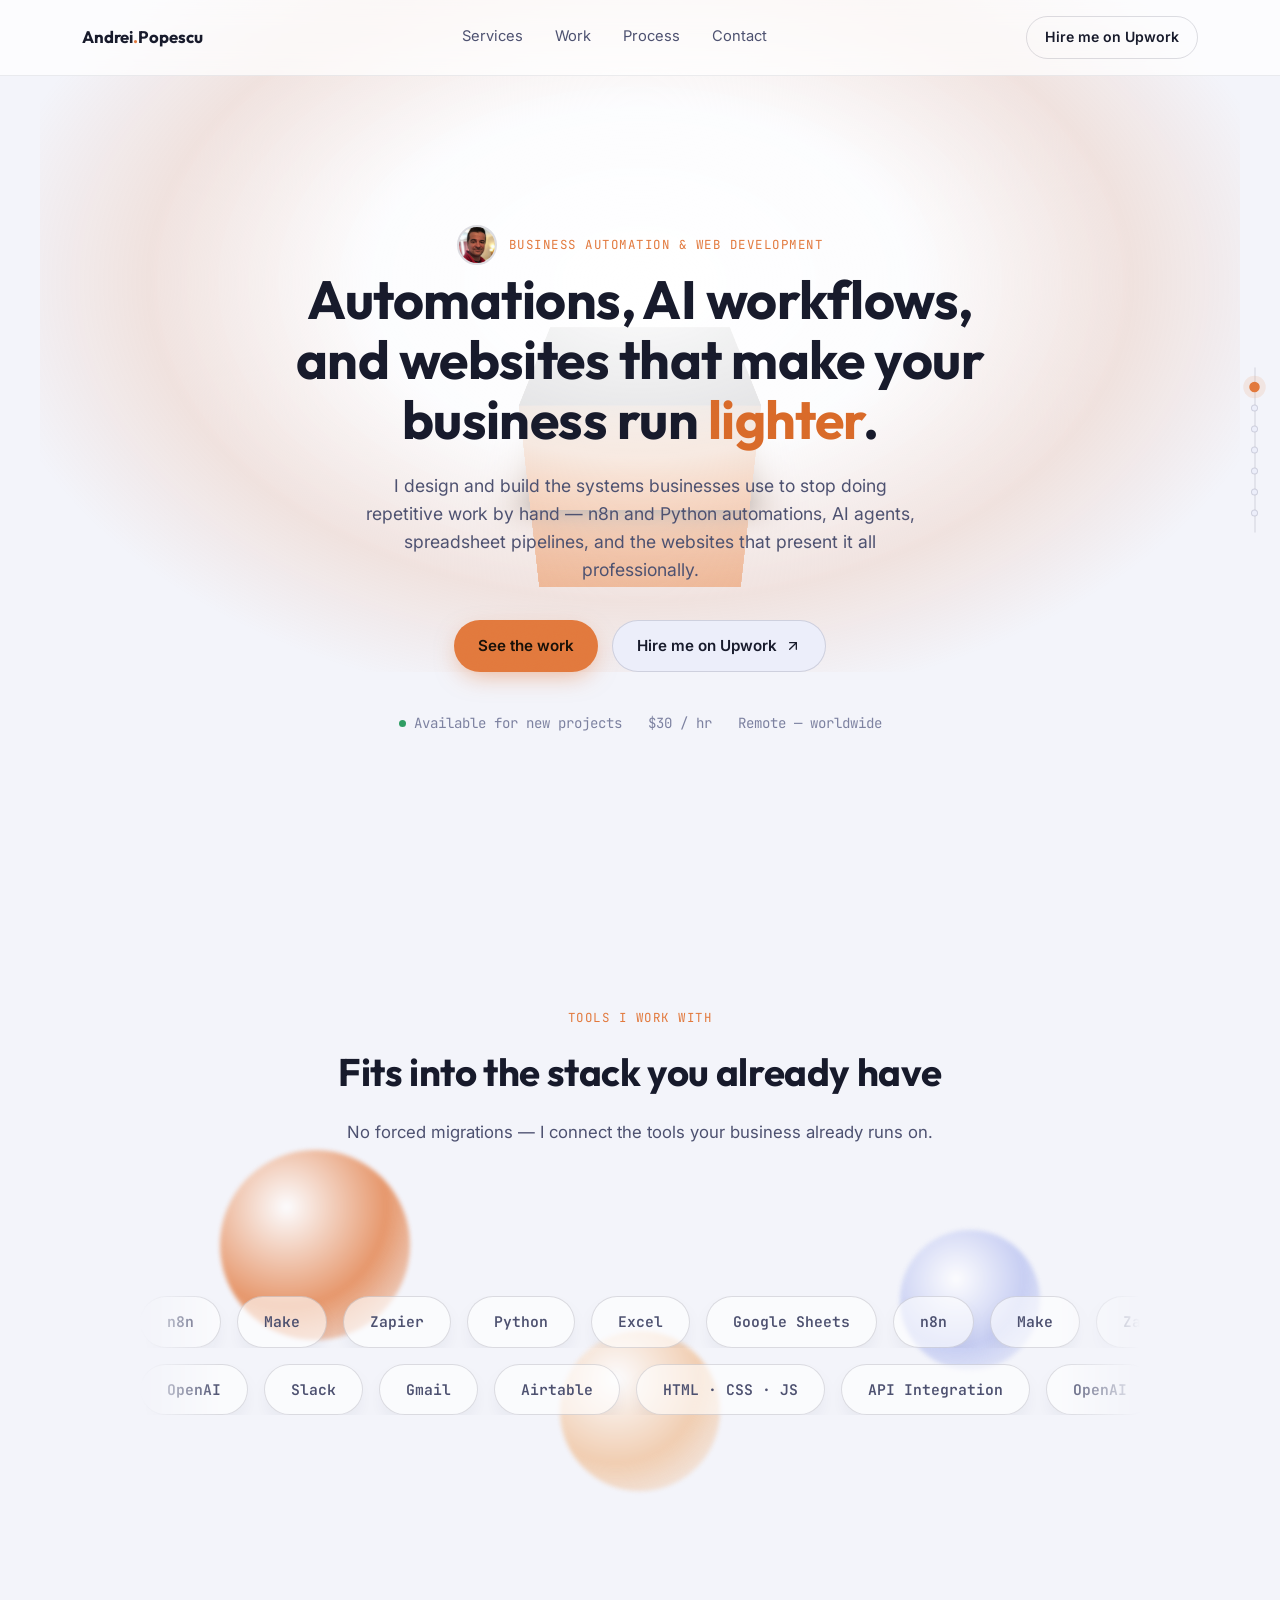
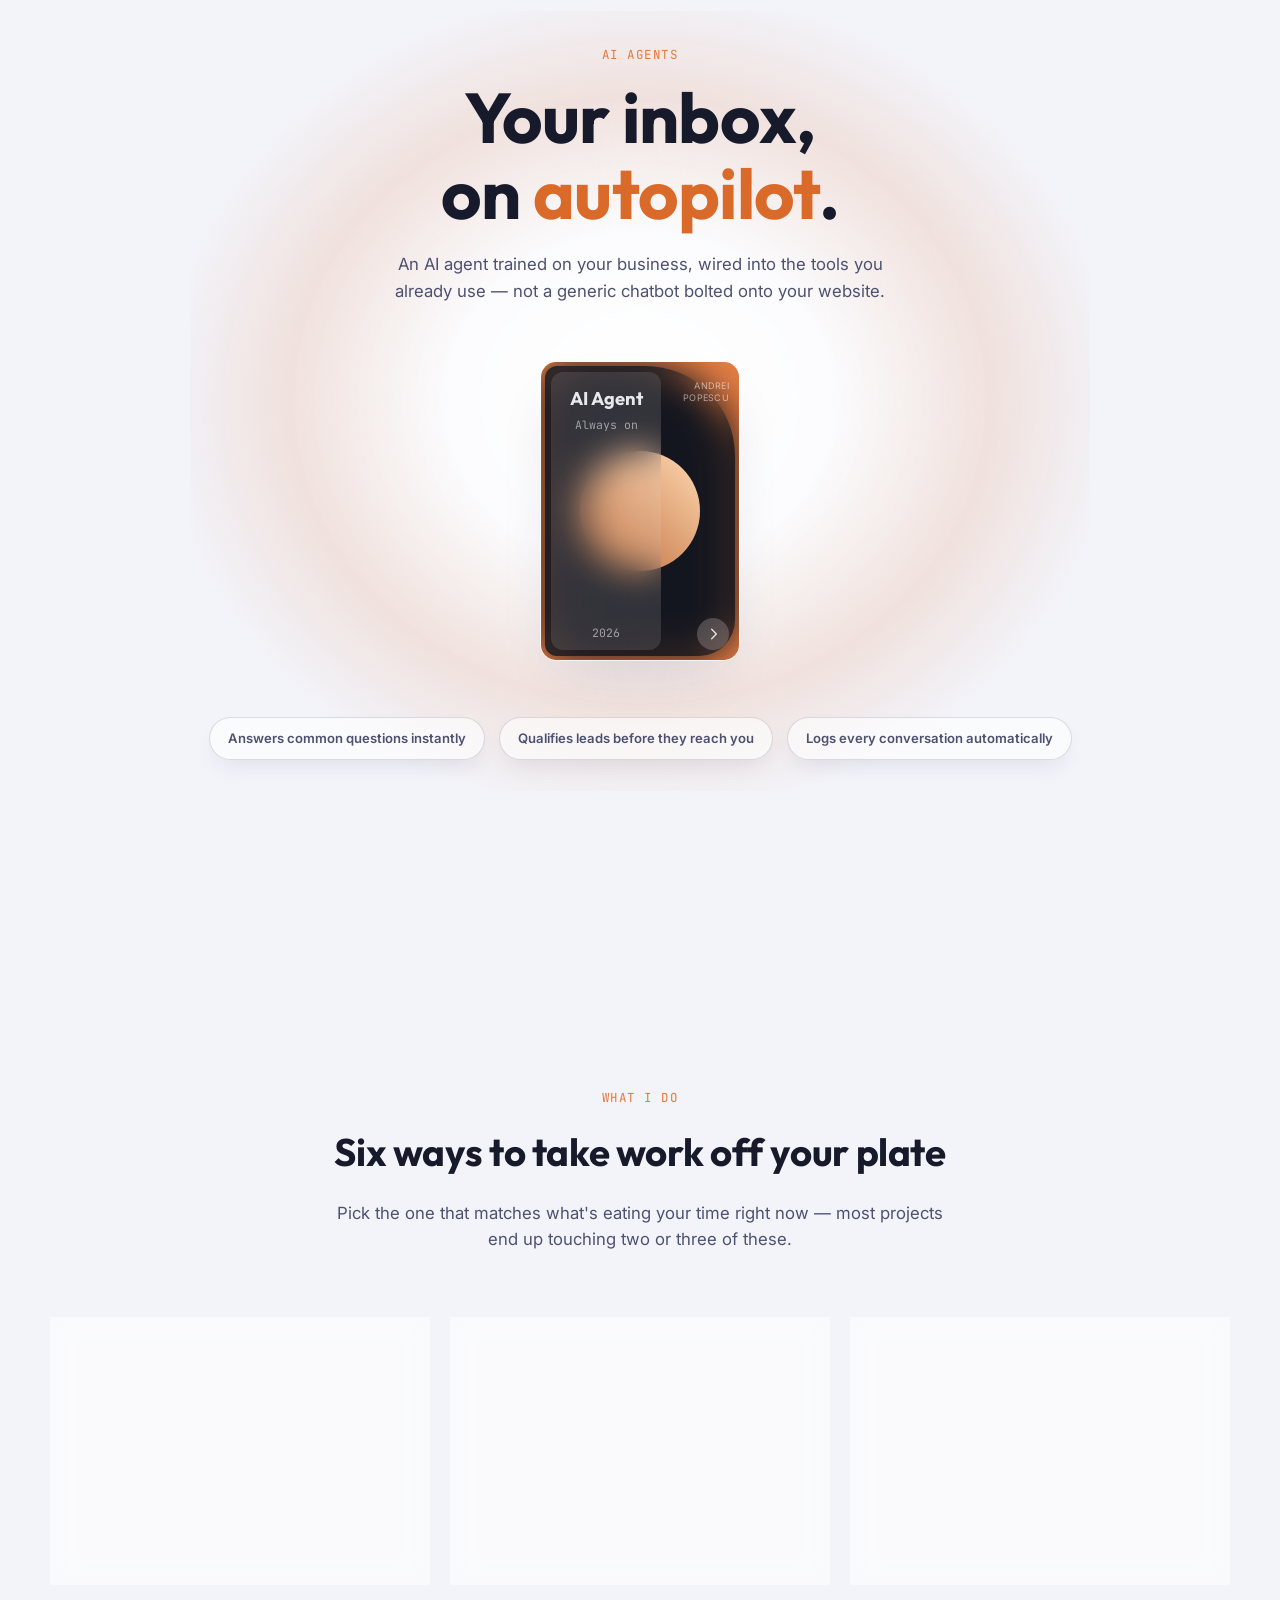
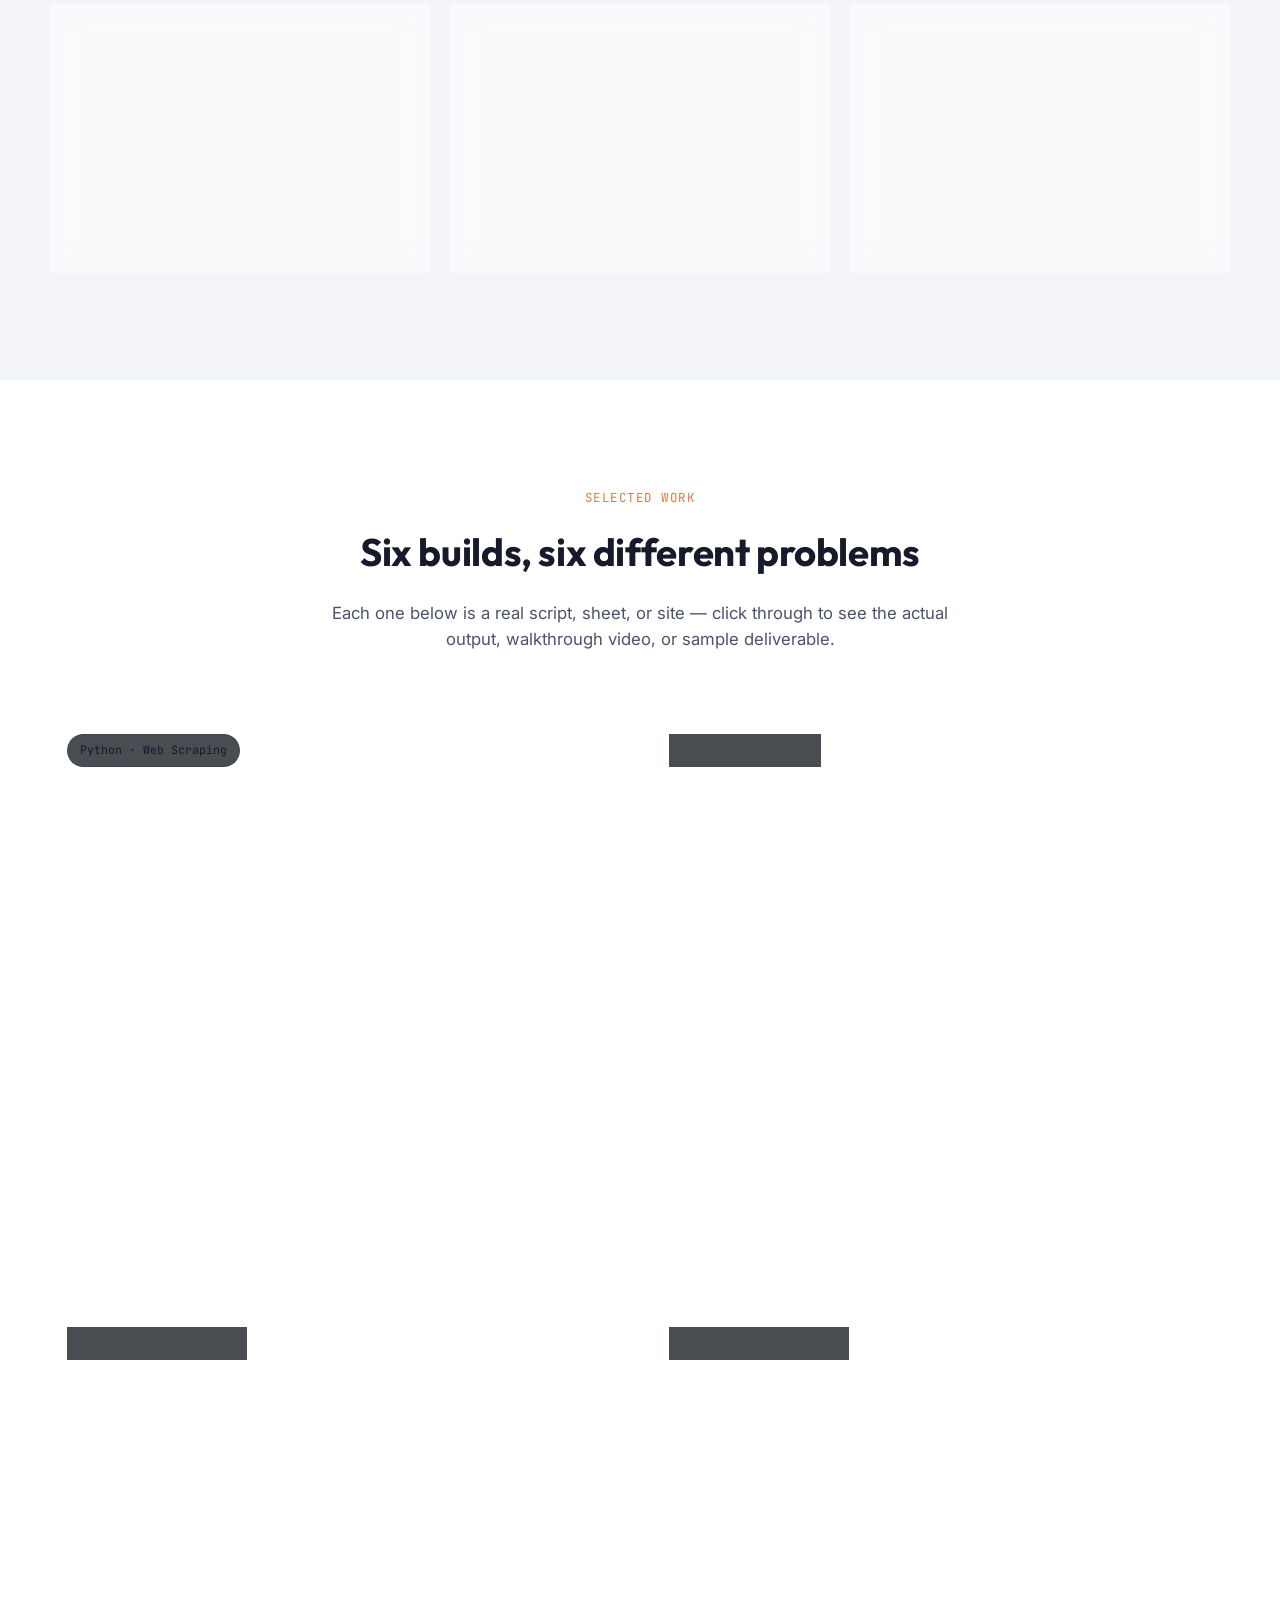
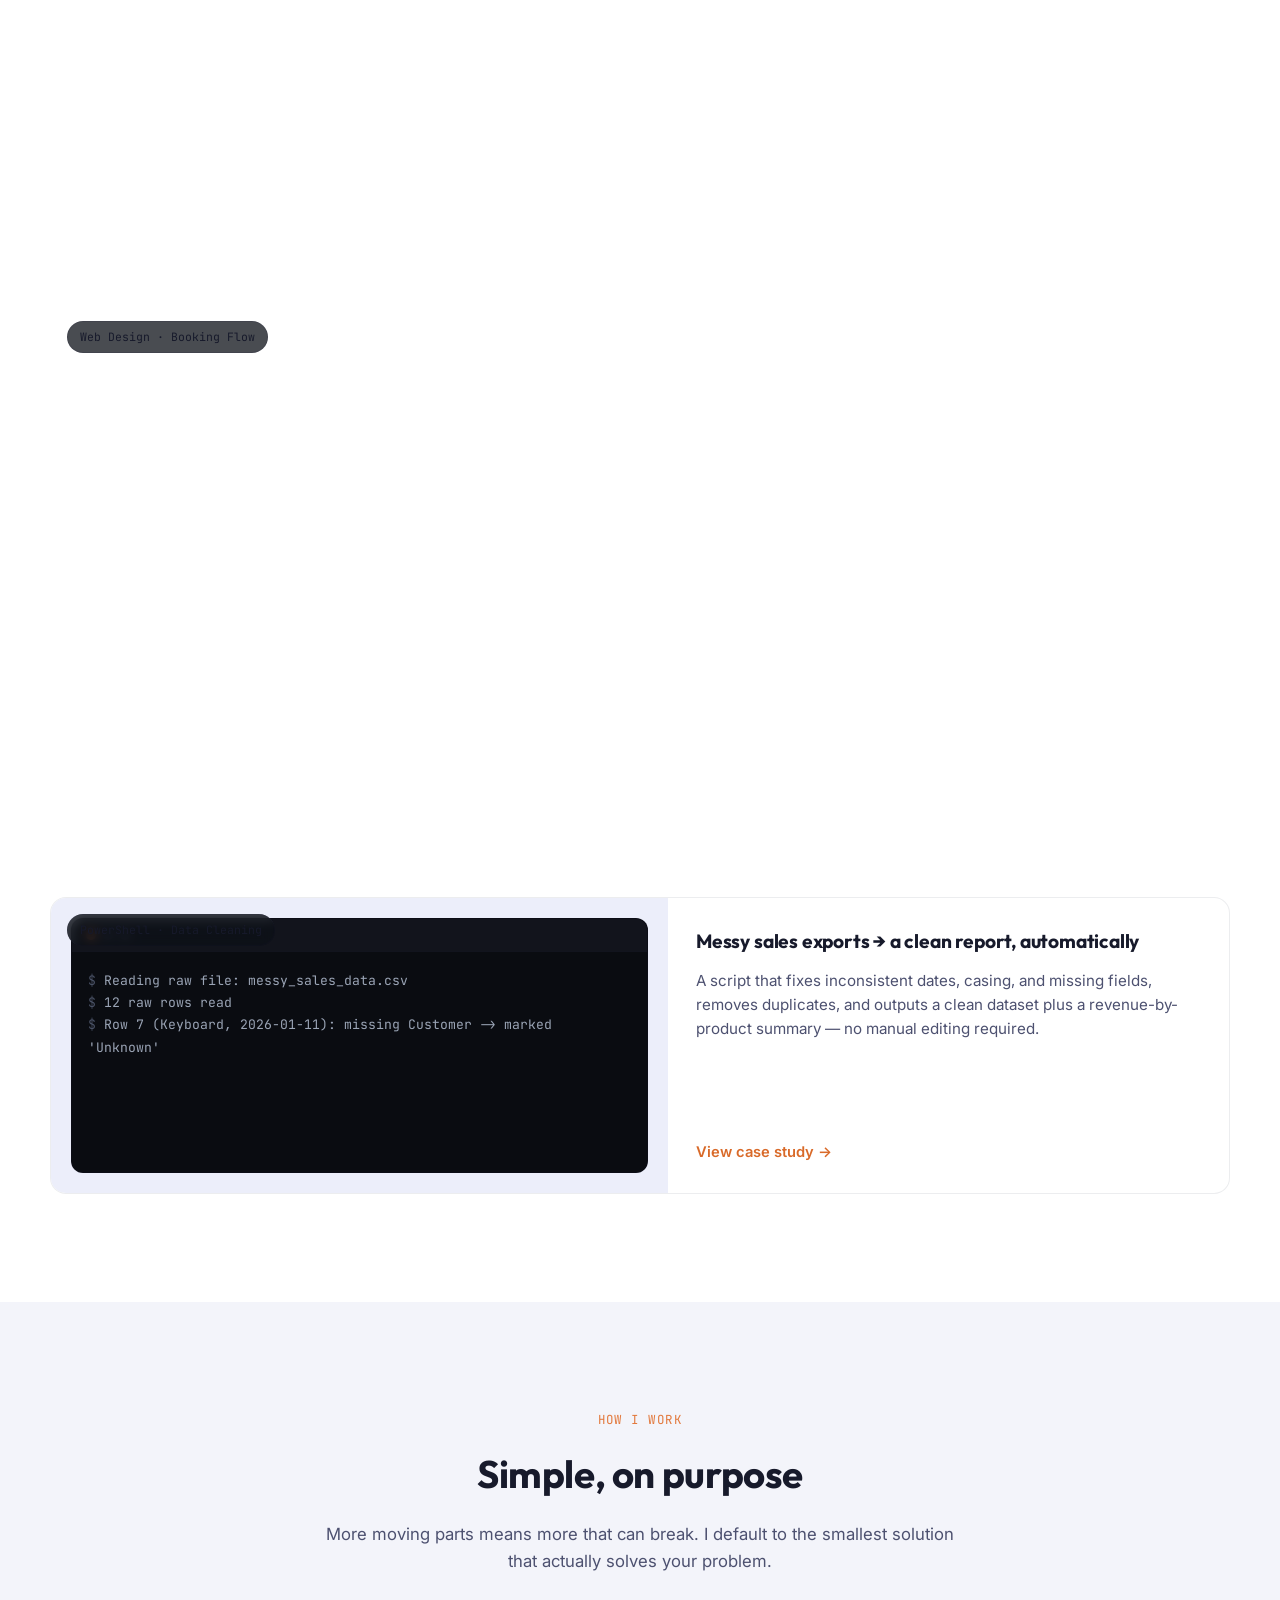
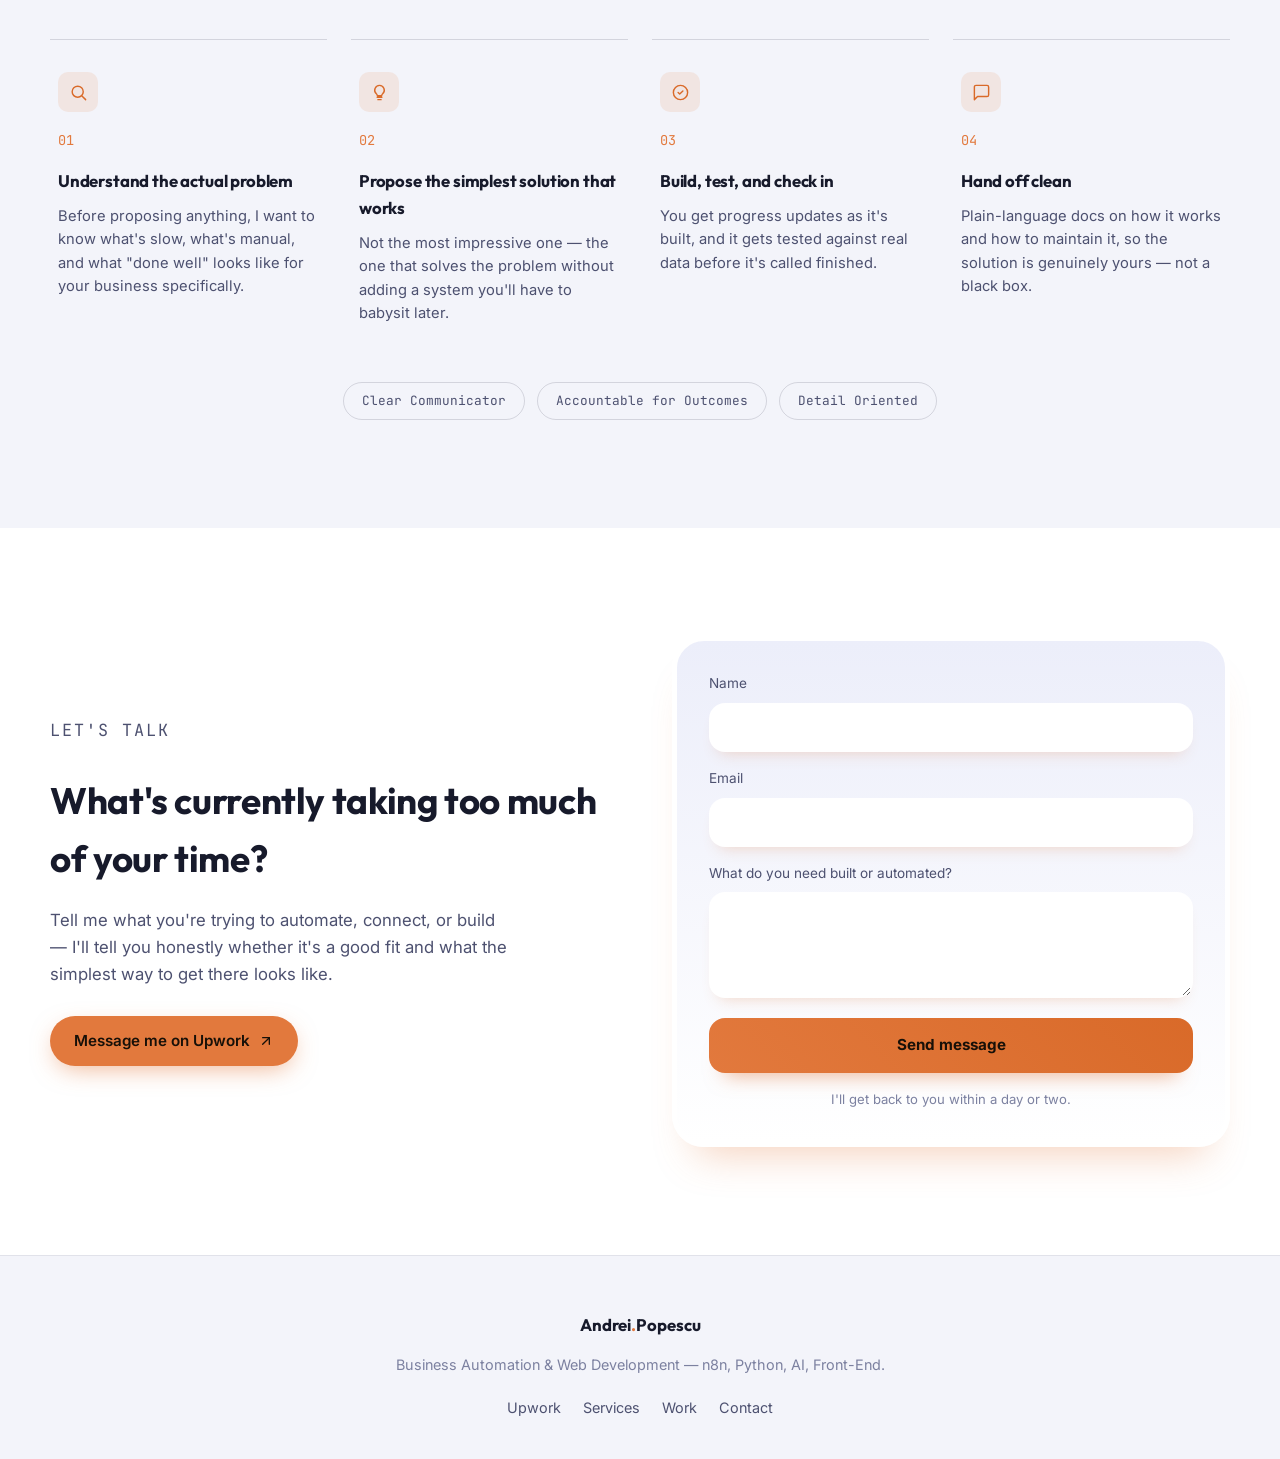
==== commit ef92dcbd: "Add UIverse-style glass card to AI Agent section, skewed hover-fill effect on outline buttons, and r" ====
--- a/index.html
+++ b/index.html
@@ -142,6 +142,30 @@
     <p class="eyebrow">AI Agents</p>
     <h2 class="agent-title">Your inbox,<br>on <em>autopilot</em>.</h2>
     <p class="agent-sub">An AI agent trained on your business, wired into the tools you already use — not a generic chatbot bolted onto your website.</p>
+
+    <div class="ui-card">
+      <div class="ui-card-bg">
+        <div class="ui-card-bg-shape"></div>
+      </div>
+      <div class="ui-card-glass">
+        <div class="ui-card-orb"></div>
+      </div>
+      <div class="ui-card-content">
+        <div class="ui-card-info">
+          <span class="ui-card-title">AI Agent</span>
+          <span class="ui-card-subtitle">Always on</span>
+          <div class="ui-card-year"><span>2026</span></div>
+        </div>
+        <div class="ui-card-side">
+          <span>ANDREI</span>
+          <span>POPESCU</span>
+          <div class="ui-card-arrow">
+            <svg viewBox="0 0 12 12" width="16" height="16"><path d="M4.646 2.146a.5.5 0 0 0 0 .708L7.793 6L4.646 9.146a.5.5 0 1 0 .708.708l3.5-3.5a.5.5 0 0 0 0-.708l-3.5-3.5a.5.5 0 0 0-.708 0z" fill="currentColor"/></svg>
+          </div>
+        </div>
+      </div>
+    </div>
+
     <div class="agent-tags-row">
       <div class="agent-tag">Answers common questions instantly</div>
       <div class="agent-tag">Qualifies leads before they reach you</div>
@@ -381,7 +405,7 @@
           <label for="message">What do you need built or automated?</label>
           <textarea id="message" name="message" rows="4" required></textarea>
         </div>
-        <button type="submit" class="btn btn-secondary form-submit">Send message</button>
+        <button type="submit" class="form-submit">Send message</button>
         <p class="form-note" id="formNote">I'll get back to you within a day or two.</p>
       </form>
     </div>
--- a/styles.css
+++ b/styles.css
@@ -100,8 +100,10 @@
   border-radius: 999px;
   font-weight: 600;
   font-size: 0.95rem;
-  transition: transform 0.2s ease, box-shadow 0.2s ease, background 0.2s ease, border-color 0.2s ease;
+  transition: transform 0.2s ease, box-shadow 0.2s ease, background 0.2s ease, border-color 0.2s ease, color 0.4s ease;
   white-space: nowrap;
+  position: relative;
+  overflow: hidden;
 }
 .btn-primary {
   background: var(--accent);
@@ -109,12 +111,30 @@
   box-shadow: 0 8px 24px -6px rgba(226, 121, 61, 0.55);
 }
 .btn-primary:hover { background: var(--accent-bright); transform: translateY(-2px); }
+
+.btn-secondary, .btn-ghost {
+  z-index: 0;
+}
+.btn-secondary::before, .btn-ghost::before {
+  content: "";
+  position: absolute;
+  left: -20%;
+  top: 0;
+  width: 0;
+  height: 100%;
+  background: var(--accent);
+  transform: skewX(20deg);
+  z-index: -1;
+  transition: width 0.45s ease;
+}
+.btn-secondary:hover::before, .btn-ghost:hover::before { width: 140%; }
+
 .btn-secondary {
   background: var(--bg-raised-2);
   color: var(--text);
   border: 1px solid var(--border-strong);
 }
-.btn-secondary:hover { border-color: var(--accent); color: var(--accent-bright); transform: translateY(-2px); }
+.btn-secondary:hover { border-color: var(--accent); color: #171008; transform: translateY(-2px); }
 .btn-ghost {
   background: transparent;
   border: 1px solid var(--border-strong);
@@ -122,7 +142,7 @@
   padding: 9px 18px;
   font-size: 0.88rem;
 }
-.btn-ghost:hover { border-color: var(--accent); color: var(--accent-bright); }
+.btn-ghost:hover { border-color: var(--accent); color: #171008; }
 
 /* ============ Scroll progress rail ============ */
 .scroll-rail {
@@ -214,6 +234,101 @@
   opacity: 1;
   transform: translateY(0);
 }
+/* UIverse-style glass card (AI agent visual) */
+.ui-card {
+  position: relative;
+  z-index: 1;
+  width: 200px;
+  height: 300px;
+  margin: 56px auto 0;
+  border: 1px solid rgba(255, 255, 255, 0.5);
+  border-radius: 16px;
+  overflow: hidden;
+  box-shadow: var(--shadow);
+}
+.ui-card-bg {
+  position: absolute;
+  inset: 0;
+  padding: 4px;
+  background: var(--accent);
+}
+.ui-card-bg-shape {
+  width: 100%;
+  height: 100%;
+  border-radius: 12px;
+  border-top-right-radius: 90px;
+  border-bottom-right-radius: 36px;
+  background: var(--ink);
+}
+.ui-card-glass {
+  position: absolute;
+  inset: 0;
+  display: flex;
+  align-items: center;
+  justify-content: center;
+  backdrop-filter: blur(18px);
+  -webkit-backdrop-filter: blur(18px);
+  border-radius: 16px;
+}
+.ui-card-orb {
+  width: 120px;
+  height: 120px;
+  border-radius: 50%;
+  background: linear-gradient(to top right, var(--accent-dim), #ffd9b3);
+  animation: uiCardSpin 12s linear infinite;
+}
+@keyframes uiCardSpin {
+  from { transform: rotate(0deg); }
+  to { transform: rotate(360deg); }
+}
+.ui-card-content {
+  position: absolute;
+  inset: 0;
+  padding: 10px;
+  display: flex;
+  justify-content: space-between;
+  gap: 8px;
+}
+.ui-card-info {
+  width: 62%;
+  padding: 12px 10px 8px;
+  display: flex;
+  flex-direction: column;
+  border-radius: 12px;
+  backdrop-filter: blur(18px);
+  -webkit-backdrop-filter: blur(18px);
+  background: rgba(249, 250, 251, 0.12);
+  color: #e8e9ed;
+  font-family: var(--ff-mono);
+}
+.ui-card-title { font-size: 1.15rem; font-weight: 700; font-family: var(--ff-display); }
+.ui-card-subtitle { font-size: 0.72rem; color: rgba(232, 233, 237, 0.6); margin-top: 2px; }
+.ui-card-year { margin-top: auto; display: flex; justify-content: center; }
+.ui-card-year span { font-size: 0.72rem; color: rgba(232, 233, 237, 0.6); }
+.ui-card-side {
+  padding-top: 8px;
+  display: flex;
+  flex-direction: column;
+  align-items: flex-end;
+  color: rgba(255, 255, 255, 0.55);
+}
+.ui-card-side span { font-size: 9px; line-height: 12px; letter-spacing: 0.03em; }
+.ui-card-arrow {
+  width: 32px; height: 32px;
+  margin-top: auto;
+  display: flex;
+  align-items: center;
+  justify-content: center;
+  border-radius: 50%;
+  color: rgba(255, 255, 255, 0.85);
+  backdrop-filter: blur(18px);
+  -webkit-backdrop-filter: blur(18px);
+  background: rgba(249, 250, 251, 0.2);
+  cursor: default;
+  transition: background 0.3s ease;
+}
+.ui-card:hover .ui-card-arrow { background: rgba(249, 250, 251, 0.32); }
+
 .agent-tags-row {
   position: relative;
   z-index: 1;
@@ -379,7 +494,11 @@
 /* ============ Hero ============ */
 .hero {
   position: relative;
-  padding: 176px 32px 96px;
+  min-height: 100vh;
+  display: flex;
+  align-items: center;
+  justify-content: center;
+  padding: 140px 32px 80px;
   text-align: center;
   overflow: hidden;
 }
@@ -790,31 +909,46 @@
 .contact-copy p { color: var(--text-dim); font-size: 1.05rem; margin-bottom: 28px; max-width: 460px; }
 
 .contact-form {
-  background: rgba(255, 255, 255, 0.55);
-  backdrop-filter: blur(14px);
-  -webkit-backdrop-filter: blur(14px);
-  border: 1px solid var(--border);
-  border-radius: var(--radius);
+  background: linear-gradient(0deg, #ffffff 0%, var(--bg-raised-2) 100%);
+  border: 5px solid #ffffff;
+  border-radius: 32px;
   padding: 32px;
   display: flex;
   flex-direction: column;
-  gap: 18px;
+  gap: 16px;
+  box-shadow: 0 30px 40px -24px rgba(226, 121, 61, 0.35);
 }
 .form-row { display: flex; flex-direction: column; gap: 8px; }
 .form-row label { font-size: 0.85rem; color: var(--text-dim); }
 .form-row input, .form-row textarea {
-  background: var(--bg-raised-2);
-  border: 1px solid var(--border-strong);
-  border-radius: var(--radius-sm);
-  padding: 12px 14px;
+  background: #ffffff;
+  border: 2px solid transparent;
+  border-radius: 16px;
+  padding: 13px 16px;
   color: var(--text);
   font-family: var(--ff-body);
   font-size: 0.95rem;
   resize: vertical;
+  box-shadow: 0 10px 16px -10px rgba(226, 121, 61, 0.3);
   transition: border-color 0.2s ease;
 }
 .form-row input:focus, .form-row textarea:focus { outline: none; border-color: var(--accent); }
-.form-submit { justify-content: center; margin-top: 4px; }
+.form-submit {
+  display: block;
+  width: 100%;
+  border: none;
+  border-radius: 16px;
+  padding: 15px;
+  margin-top: 4px;
+  font-weight: 700;
+  font-size: 0.95rem;
+  color: #171008;
+  background: linear-gradient(45deg, var(--accent) 0%, var(--accent-bright) 100%);
+  box-shadow: 0 18px 20px -16px rgba(226, 121, 61, 0.55);
+  transition: transform 0.2s ease, box-shadow 0.2s ease;
+}
+.form-submit:hover { transform: scale(1.03); box-shadow: 0 20px 18px -16px rgba(226, 121, 61, 0.6); }
+.form-submit:active { transform: scale(0.96); box-shadow: 0 12px 14px -10px rgba(226, 121, 61, 0.5); }
 .form-note { font-size: 0.82rem; color: var(--text-faint); text-align: center; }
 
 /* ============ Footer ============ */
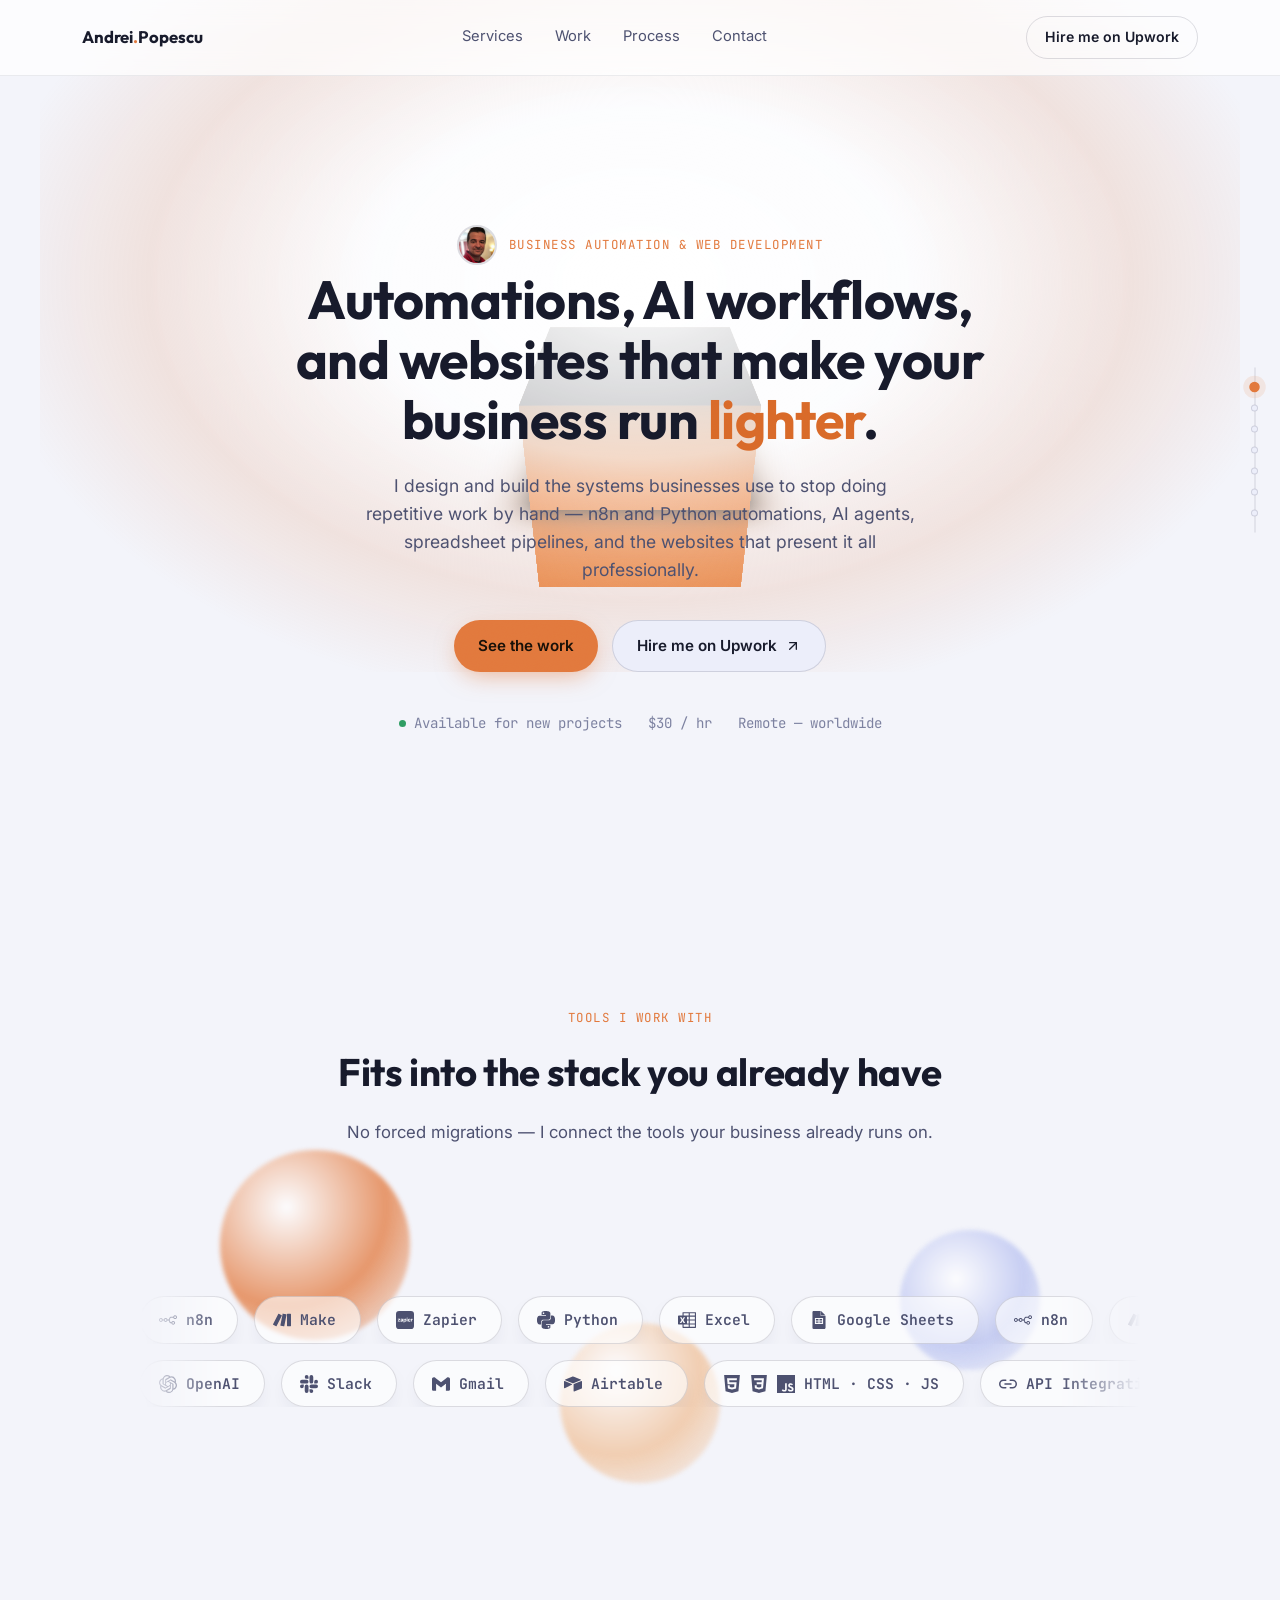
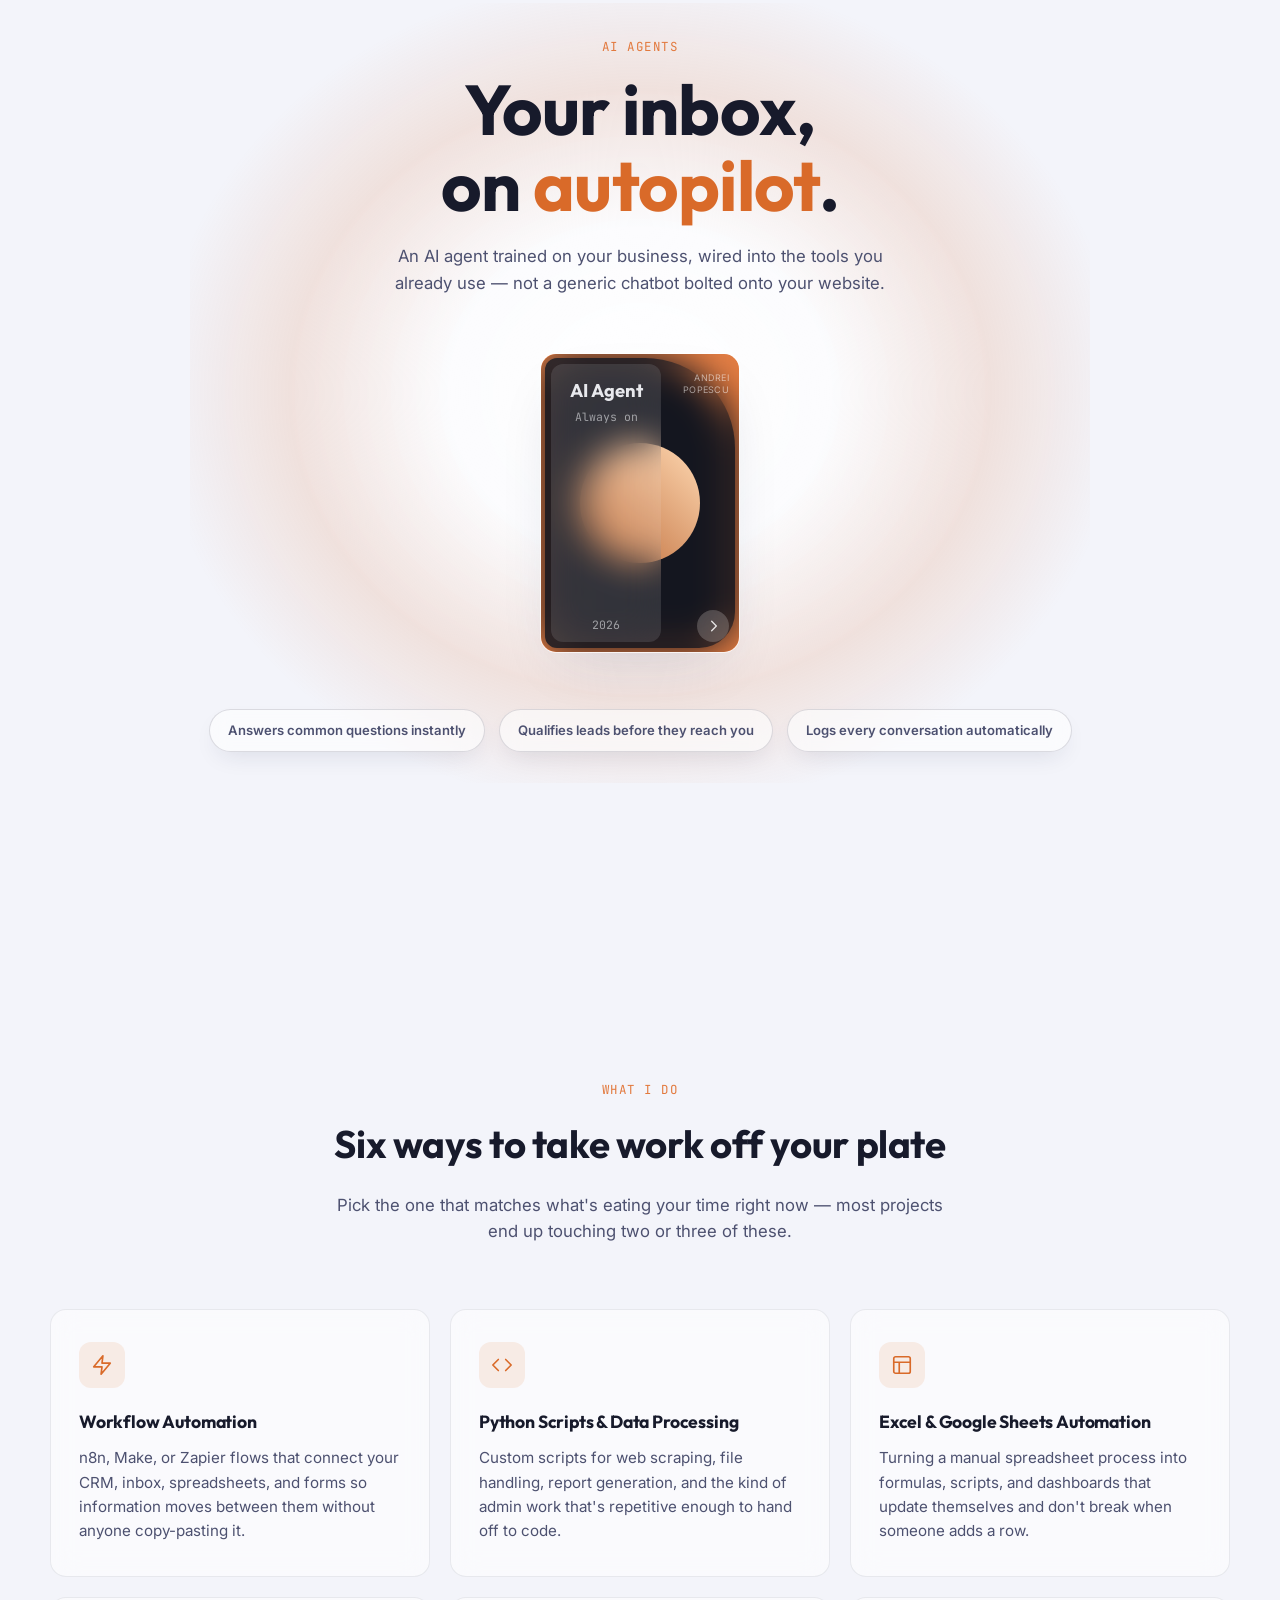
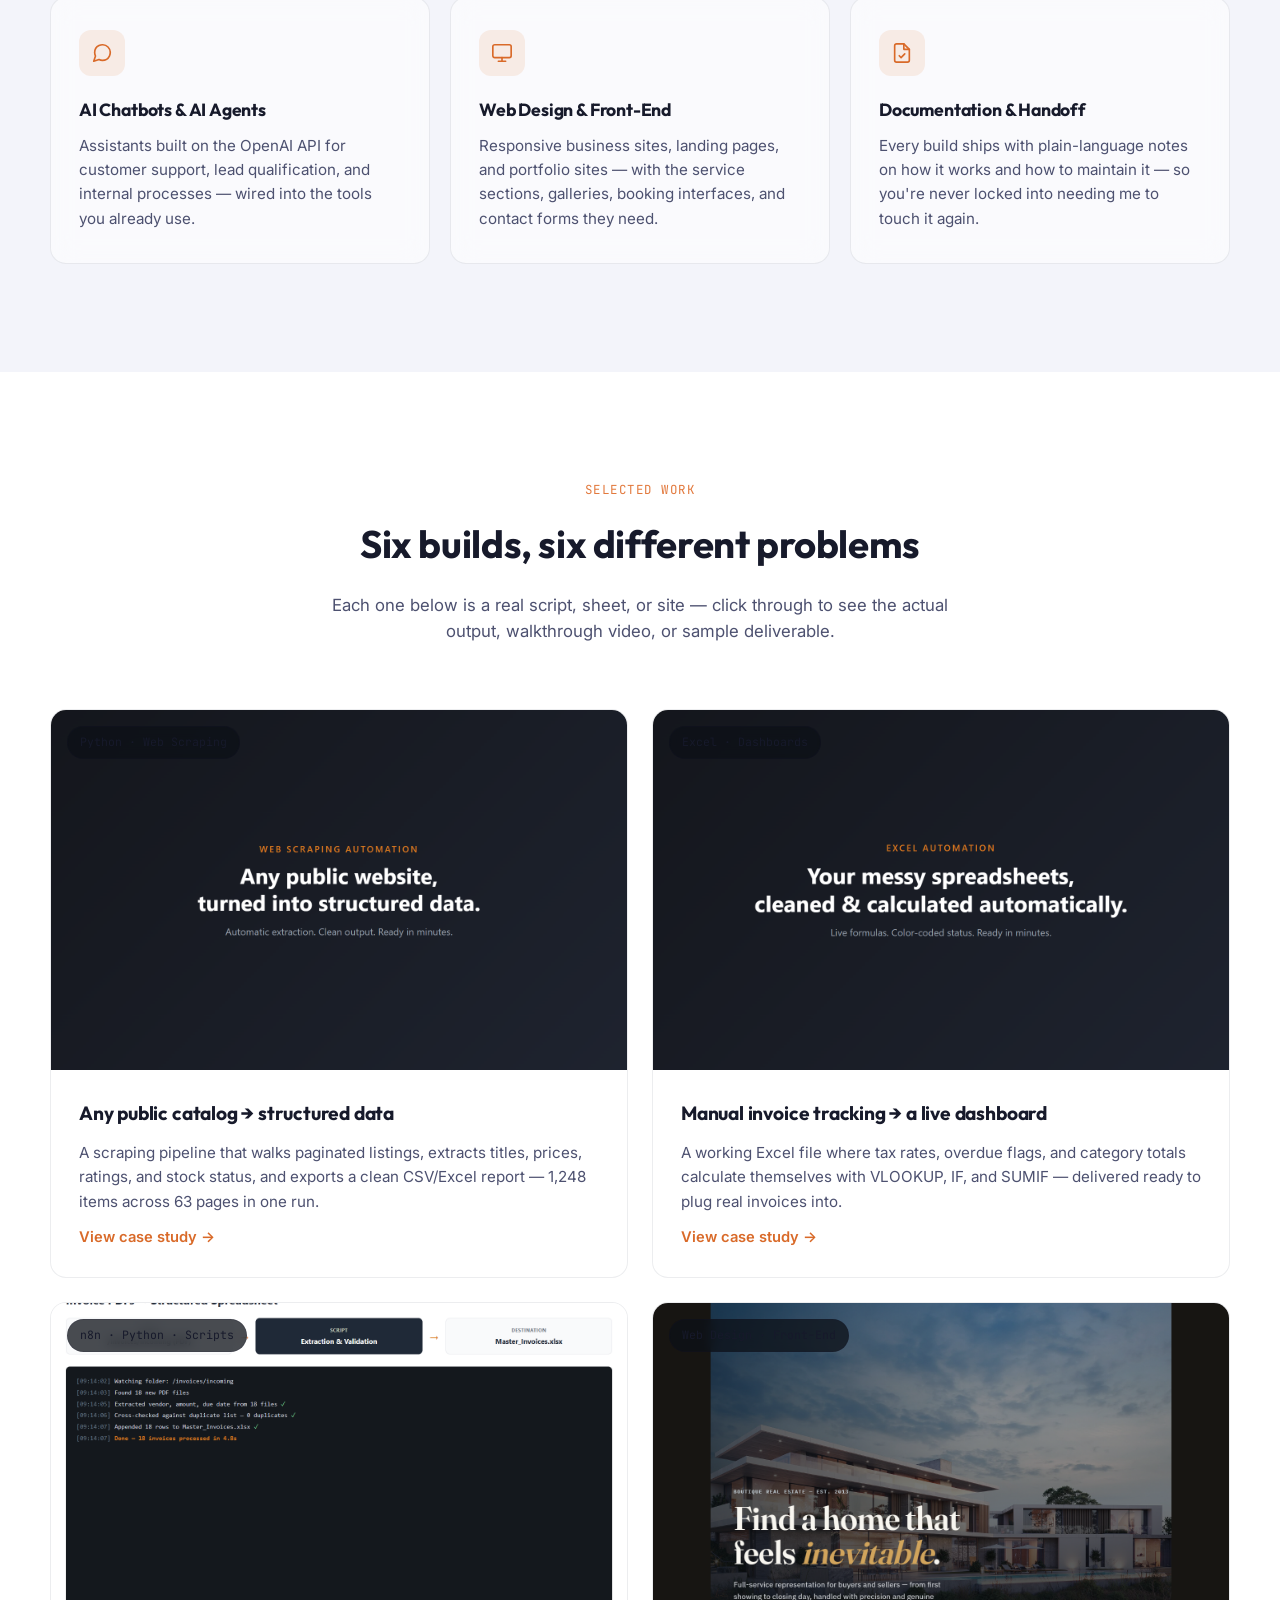
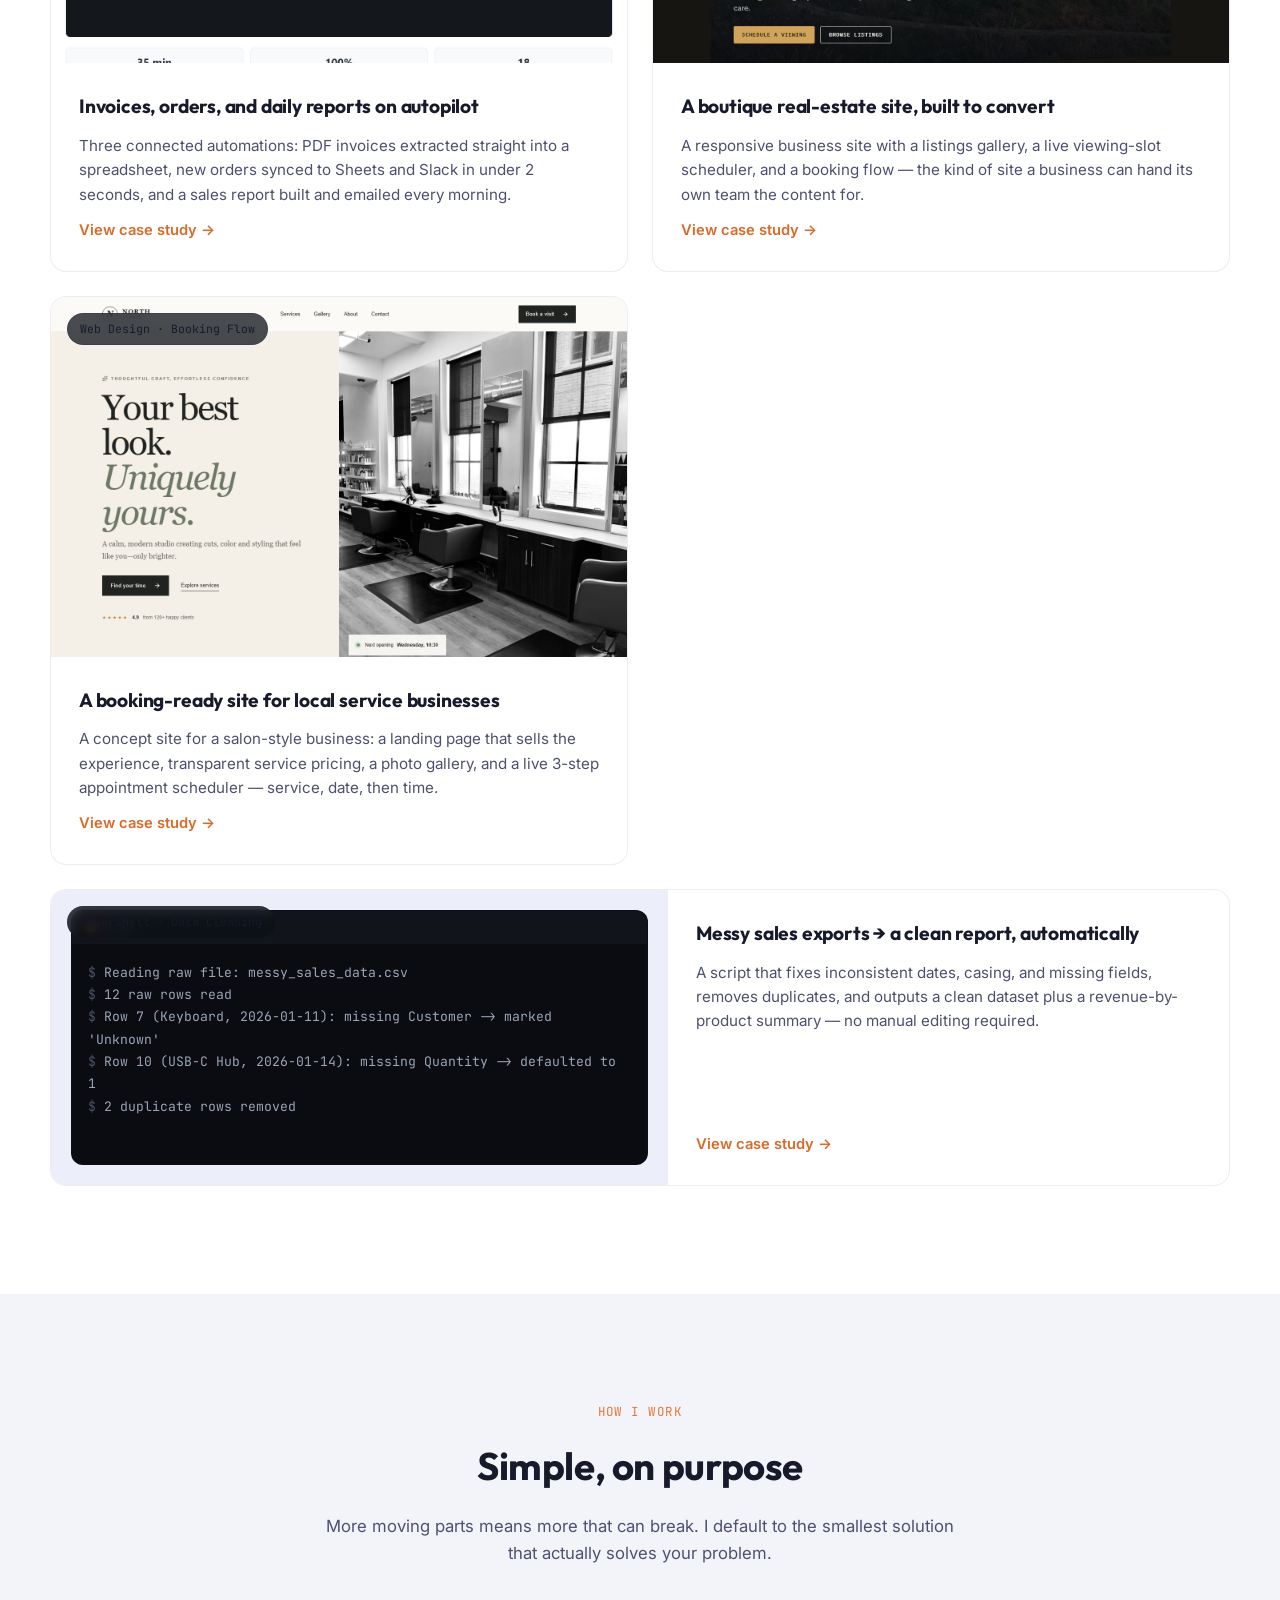
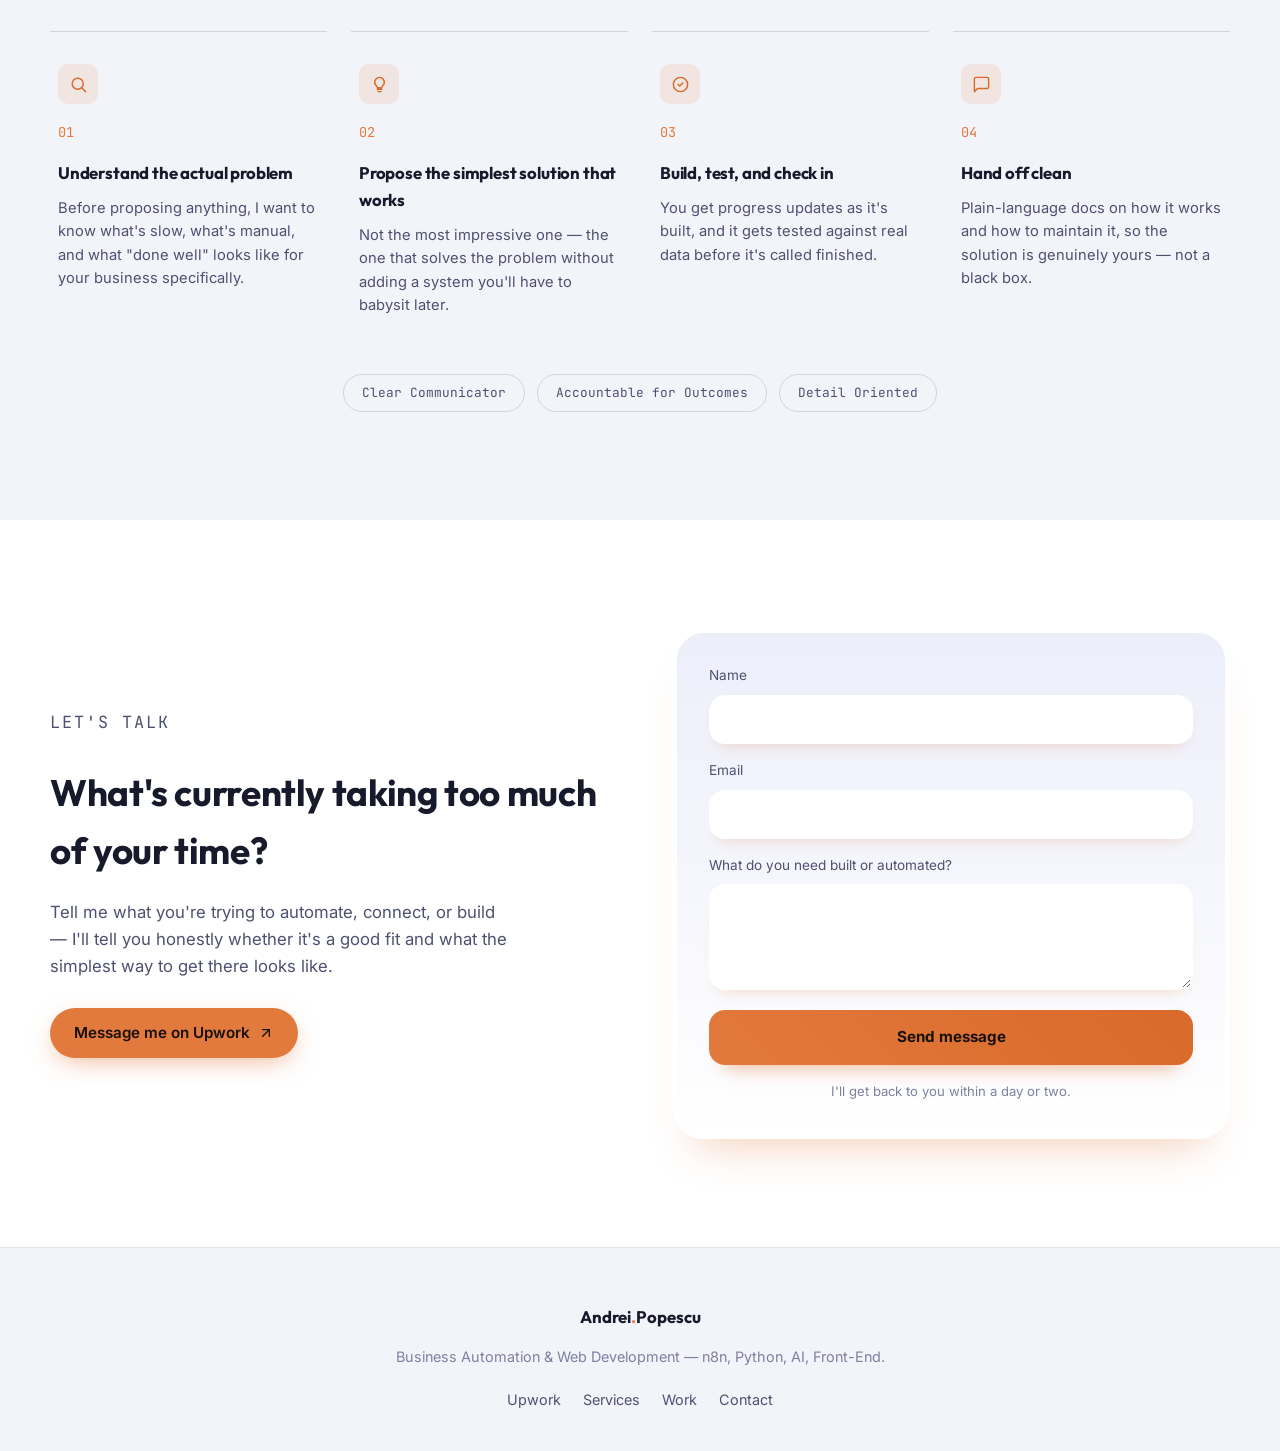
==== commit b4719753: "Add real brand icons to tool pills and increase fixed cube opacity for visibility" ====
--- a/index.html
+++ b/index.html
@@ -15,6 +15,23 @@
 
 <div class="grain"></div>
 
+<svg style="display:none" aria-hidden="true">
+  <symbol id="icon-n8n" viewBox="0 0 24 24"><path d="M21.4737 5.6842c-1.1772 0-2.1663.8051-2.4468 1.8947h-2.8955c-1.235 0-2.289.893-2.492 2.111l-.1038.623a1.263 1.263 0 0 1-1.246 1.0555H11.289c-.2805-1.0896-1.2696-1.8947-2.4468-1.8947s-2.1663.8051-2.4467 1.8947H4.973c-.2805-1.0896-1.2696-1.8947-2.4468-1.8947C1.1311 9.4737 0 10.6047 0 12s1.131 2.5263 2.5263 2.5263c1.1772 0 2.1663-.8051 2.4468-1.8947h1.4223c.2804 1.0896 1.2696 1.8947 2.4467 1.8947 1.1772 0 2.1663-.8051 2.4468-1.8947h1.0008a1.263 1.263 0 0 1 1.2459 1.0555l.1038.623c.203 1.218 1.257 2.111 2.492 2.111h.3692c.2804 1.0895 1.2696 1.8947 2.4468 1.8947 1.3952 0 2.5263-1.131 2.5263-2.5263s-1.131-2.5263-2.5263-2.5263c-1.1772 0-2.1664.805-2.4468 1.8947h-.3692a1.263 1.263 0 0 1-1.246-1.0555l-.1037-.623A2.52 2.52 0 0 0 13.9607 12a2.52 2.52 0 0 0 .821-1.4794l.1038-.623a1.263 1.263 0 0 1 1.2459-1.0555h2.8955c.2805 1.0896 1.2696 1.8947 2.4468 1.8947 1.3952 0 2.5263-1.131 2.5263-2.5263s-1.131-2.5263-2.5263-2.5263m0 1.2632a1.263 1.263 0 0 1 1.2631 1.2631 1.263 1.263 0 0 1-1.2631 1.2632 1.263 1.263 0 0 1-1.2632-1.2632 1.263 1.263 0 0 1 1.2632-1.2631M2.5263 10.7368A1.263 1.263 0 0 1 3.7895 12a1.263 1.263 0 0 1-1.2632 1.2632A1.263 1.263 0 0 1 1.2632 12a1.263 1.263 0 0 1 1.2631-1.2632m6.3158 0A1.263 1.263 0 0 1 10.1053 12a1.263 1.263 0 0 1-1.2632 1.2632A1.263 1.263 0 0 1 7.579 12a1.263 1.263 0 0 1 1.2632-1.2632m10.1053 3.7895a1.263 1.263 0 0 1 1.2631 1.2632 1.263 1.263 0 0 1-1.2631 1.2631 1.263 1.263 0 0 1-1.2632-1.2631 1.263 1.263 0 0 1 1.2632-1.2632"/></symbol>
+  <symbol id="icon-zapier" viewBox="0 0 24 24"><path d="M4.157 0A4.151 4.151 0 0 0 0 4.161v15.678A4.151 4.151 0 0 0 4.157 24h15.682A4.152 4.152 0 0 0 24 19.839V4.161A4.152 4.152 0 0 0 19.839 0H4.157Zm10.61 8.761h.03a.577.577 0 0 1 .23.038.585.585 0 0 1 .201.124.63.63 0 0 1 .162.431.612.612 0 0 1-.162.435.58.58 0 0 1-.201.128.58.58 0 0 1-.23.042.529.529 0 0 1-.235-.042.585.585 0 0 1-.332-.328.559.559 0 0 1-.038-.235.613.613 0 0 1 .17-.431.59.59 0 0 1 .405-.162Zm2.853 1.572c.03.004.061.004.095.004.325-.011.646.064.937.219.238.144.431.355.552.609.128.279.189.582.185.888v.193a2 2 0 0 1 0 .219h-2.498c.003.227.075.45.204.642a.78.78 0 0 0 .646.265.714.714 0 0 0 .484-.136.642.642 0 0 0 .23-.318l.915.257a1.398 1.398 0 0 1-.28.537c-.14.159-.321.284-.521.355a2.234 2.234 0 0 1-.836.136 1.923 1.923 0 0 1-1.001-.245 1.618 1.618 0 0 1-.665-.703 2.221 2.221 0 0 1-.227-1.036 1.95 1.95 0 0 1 .48-1.398 1.9 1.9 0 0 1 1.3-.488Zm-9.607.023c.162.004.325.026.48.079.207.065.4.174.563.314.26.302.393.692.366 1.088v2.276H8.53l-.109-.711h-.065c-.064.163-.155.31-.272.439a1.122 1.122 0 0 1-.374.264 1.023 1.023 0 0 1-.453.083 1.334 1.334 0 0 1-.866-.264.965.965 0 0 1-.329-.801.993.993 0 0 1 .076-.431 1.02 1.02 0 0 1 .242-.363 1.478 1.478 0 0 1 1.043-.303h.952v-.181a.696.696 0 0 0-.136-.454.553.553 0 0 0-.438-.154.695.695 0 0 0-.378.086.48.48 0 0 0-.193.254l-.99-.144a1.26 1.26 0 0 1 .257-.563c.14-.174.321-.302.533-.378.261-.091.54-.136.82-.129.053-.003.106-.007.163-.007Zm4.384.007c.174 0 .347.038.506.114.182.083.34.211.458.374.257.423.377.911.351 1.406a2.53 2.53 0 0 1-.355 1.448 1.148 1.148 0 0 1-1.009.517c-.204 0-.401-.045-.582-.136a1.052 1.052 0 0 1-.48-.457 1.298 1.298 0 0 1-.114-.234h-.045l.004 1.784h-1.059v-4.713h.904l.117.805h.057c.068-.208.177-.401.328-.56a1.129 1.129 0 0 1 .843-.344h.076v-.004Zm7.559.084h.903l.113.805h.053a1.37 1.37 0 0 1 .235-.484.813.813 0 0 1 .313-.242.82.82 0 0 1 .39-.076h.234v1.051h-.401a.662.662 0 0 0-.313.008.623.623 0 0 0-.272.155.663.663 0 0 0-.174.26.683.683 0 0 0-.027.314v1.875h-1.054v-3.666Zm-17.515.003h3.262v.896L3.73 13.104l.034.113h1.973l.042.9H2.4v-.9l1.931-1.754-.045-.117H2.441v-.896Zm11.815 0h1.055v3.659h-1.055V10.45Zm3.443.684.019.016a.69.69 0 0 0-.351.045.756.756 0 0 0-.287.204c-.11.155-.174.336-.189.522h1.545c-.034-.526-.257-.787-.74-.787h.003Zm-5.718.163c-.026 0-.057 0-.083.004a.78.78 0 0 0-.31.053.746.746 0 0 0-.257.189 1.016 1.016 0 0 0-.204.695v.064c-.015.257.057.507.204.711a.634.634 0 0 0 .253.196.638.638 0 0 0 .314.061.644.644 0 0 0 .578-.265c.14-.223.204-.48.189-.74a1.216 1.216 0 0 0-.181-.711.677.677 0 0 0-.503-.257Zm-4.509 1.266a.464.464 0 0 0-.268.102.373.373 0 0 0-.114.276c0 .053.008.106.027.155a.375.375 0 0 0 .087.132.576.576 0 0 0 .397.11v.004a.863.863 0 0 0 .563-.182.573.573 0 0 0 .211-.457v-.14h-.903Z"/></symbol>
+  <symbol id="icon-python" viewBox="0 0 24 24"><path d="M14.25.18l.9.2.73.26.59.3.45.32.34.34.25.34.16.33.1.3.04.26.02.2-.01.13V8.5l-.05.63-.13.55-.21.46-.26.38-.3.31-.33.25-.35.19-.35.14-.33.1-.3.07-.26.04-.21.02H8.77l-.69.05-.59.14-.5.22-.41.27-.33.32-.27.35-.2.36-.15.37-.1.35-.07.32-.04.27-.02.21v3.06H3.17l-.21-.03-.28-.07-.32-.12-.35-.18-.36-.26-.36-.36-.35-.46-.32-.59-.28-.73-.21-.88-.14-1.05-.05-1.23.06-1.22.16-1.04.24-.87.32-.71.36-.57.4-.44.42-.33.42-.24.4-.16.36-.1.32-.05.24-.01h.16l.06.01h8.16v-.83H6.18l-.01-2.75-.02-.37.05-.34.11-.31.17-.28.25-.26.31-.23.38-.2.44-.18.51-.15.58-.12.64-.1.71-.06.77-.04.84-.02 1.27.05zm-6.3 1.98l-.23.33-.08.41.08.41.23.34.33.22.41.09.41-.09.33-.22.23-.34.08-.41-.08-.41-.23-.33-.33-.22-.41-.09-.41.09zm13.09 3.95l.28.06.32.12.35.18.36.27.36.35.35.47.32.59.28.73.21.88.14 1.04.05 1.23-.06 1.23-.16 1.04-.24.86-.32.71-.36.57-.4.45-.42.33-.42.24-.4.16-.36.09-.32.05-.24.02-.16-.01h-8.22v.82h5.84l.01 2.76.02.36-.05.34-.11.31-.17.29-.25.25-.31.24-.38.2-.44.17-.51.15-.58.13-.64.09-.71.07-.77.04-.84.01-1.27-.04-1.07-.14-.9-.2-.73-.25-.59-.3-.45-.33-.34-.34-.25-.34-.16-.33-.1-.3-.04-.25-.02-.2.01-.13v-5.34l.05-.64.13-.54.21-.46.26-.38.3-.32.33-.24.35-.2.35-.14.33-.1.3-.06.26-.04.21-.02.13-.01h5.84l.69-.05.59-.14.5-.21.41-.28.33-.32.27-.35.2-.36.15-.36.1-.35.07-.32.04-.28.02-.21V6.07h2.09l.14.01zm-6.47 14.25l-.23.33-.08.41.08.41.23.33.33.23.41.08.41-.08.33-.23.23-.33.08-.41-.08-.41-.23-.33-.33-.23-.41-.08-.41.08z"/></symbol>
+  <symbol id="icon-excel" viewBox="0 0 24 24"><path d="M23 1.5q.41 0 .7.3.3.29.3.7v19q0 .41-.3.7-.29.3-.7.3H7q-.41 0-.7-.3-.3-.29-.3-.7V18H1q-.41 0-.7-.3-.3-.29-.3-.7V7q0-.41.3-.7Q.58 6 1 6h5V2.5q0-.41.3-.7.29-.3.7-.3zM6 13.28l1.42 2.66h2.14l-2.38-3.87 2.34-3.8H7.46l-1.3 2.4-.05.08-.04.09-.64-1.28-.66-1.29H2.59l2.27 3.82-2.48 3.85h2.16zM14.25 21v-3H7.5v3zm0-4.5v-3.75H12v3.75zm0-5.25V7.5H12v3.75zm0-5.25V3H7.5v3zm8.25 15v-3h-6.75v3zm0-4.5v-3.75h-6.75v3.75zm0-5.25V7.5h-6.75v3.75zm0-5.25V3h-6.75v3Z"/></symbol>
+  <symbol id="icon-sheets" viewBox="0 0 24 24"><path d="M11.318 12.545H7.91v-1.909h3.41v1.91zM14.728 0v6h6l-6-6zm1.363 10.636h-3.41v1.91h3.41v-1.91zm0 3.273h-3.41v1.91h3.41v-1.91zM20.727 6.5v15.864c0 .904-.732 1.636-1.636 1.636H4.909a1.636 1.636 0 0 1-1.636-1.636V1.636C3.273.732 4.005 0 4.909 0h9.318v6.5h6.5zm-3.273 2.773H6.545v7.909h10.91v-7.91zm-6.136 4.636H7.91v1.91h3.41v-1.91z"/></symbol>
+  <symbol id="icon-openai" viewBox="0 0 24 24"><path d="M22.2819 9.8211a5.9847 5.9847 0 0 0-.5157-4.9108 6.0462 6.0462 0 0 0-6.5098-2.9A6.0651 6.0651 0 0 0 4.9807 4.1818a5.9847 5.9847 0 0 0-3.9977 2.9 6.0462 6.0462 0 0 0 .7427 7.0966 5.98 5.98 0 0 0 .511 4.9107 6.051 6.051 0 0 0 6.5146 2.9001A5.9847 5.9847 0 0 0 13.2599 24a6.0557 6.0557 0 0 0 5.7718-4.2058 5.9894 5.9894 0 0 0 3.9977-2.9001 6.0557 6.0557 0 0 0-.7475-7.0729zm-9.022 12.6081a4.4755 4.4755 0 0 1-2.8764-1.0408l.1419-.0804 4.7783-2.7582a.7948.7948 0 0 0 .3927-.6813v-6.7369l2.02 1.1686a.071.071 0 0 1 .038.052v5.5826a4.504 4.504 0 0 1-4.4945 4.4944zm-9.6607-4.1254a4.4708 4.4708 0 0 1-.5346-3.0137l.142.0852 4.783 2.7582a.7712.7712 0 0 0 .7806 0l5.8428-3.3685v2.3324a.0804.0804 0 0 1-.0332.0615L9.74 19.9502a4.4992 4.4992 0 0 1-6.1408-1.6464zM2.3408 7.8956a4.485 4.485 0 0 1 2.3655-1.9728V11.6a.7664.7664 0 0 0 .3879.6765l5.8144 3.3543-2.0201 1.1685a.0757.0757 0 0 1-.071 0l-4.8303-2.7865A4.504 4.504 0 0 1 2.3408 7.872zm16.5963 3.8558L13.1038 8.364 15.1192 7.2a.0757.0757 0 0 1 .071 0l4.8303 2.7913a4.4944 4.4944 0 0 1-.6765 8.1042v-5.6772a.79.79 0 0 0-.407-.667zm2.0107-3.0231l-.142-.0852-4.7735-2.7818a.7759.7759 0 0 0-.7854 0L9.409 9.2297V6.8974a.0662.0662 0 0 1 .0284-.0615l4.8303-2.7866a4.4992 4.4992 0 0 1 6.6802 4.66zM8.3065 12.863l-2.02-1.1638a.0804.0804 0 0 1-.038-.0567V6.0742a4.4992 4.4992 0 0 1 7.3757-3.4537l-.142.0805L8.704 5.459a.7948.7948 0 0 0-.3927.6813zm1.0976-2.3654l2.602-1.4998 2.6069 1.4998v2.9994l-2.5974 1.4997-2.6067-1.4997Z"/></symbol>
+  <symbol id="icon-slack" viewBox="0 0 24 24"><path d="M5.042 15.165a2.528 2.528 0 0 1-2.52 2.523A2.528 2.528 0 0 1 0 15.165a2.527 2.527 0 0 1 2.522-2.52h2.52v2.52zM6.313 15.165a2.527 2.527 0 0 1 2.521-2.52 2.527 2.527 0 0 1 2.521 2.52v6.313A2.528 2.528 0 0 1 8.834 24a2.528 2.528 0 0 1-2.521-2.522v-6.313zM8.834 5.042a2.528 2.528 0 0 1-2.521-2.52A2.528 2.528 0 0 1 8.834 0a2.528 2.528 0 0 1 2.521 2.522v2.52H8.834zM8.834 6.313a2.528 2.528 0 0 1 2.521 2.521 2.528 2.528 0 0 1-2.521 2.521H2.522A2.528 2.528 0 0 1 0 8.834a2.528 2.528 0 0 1 2.522-2.521h6.312zM18.956 8.834a2.528 2.528 0 0 1 2.522-2.521A2.528 2.528 0 0 1 24 8.834a2.528 2.528 0 0 1-2.522 2.521h-2.522V8.834zM17.688 8.834a2.528 2.528 0 0 1-2.523 2.521 2.527 2.527 0 0 1-2.52-2.521V2.522A2.527 2.527 0 0 1 15.165 0a2.528 2.528 0 0 1 2.523 2.522v6.312zM15.165 18.956a2.528 2.528 0 0 1 2.523 2.522A2.528 2.528 0 0 1 15.165 24a2.527 2.527 0 0 1-2.52-2.522v-2.522h2.52zM15.165 17.688a2.527 2.527 0 0 1-2.52-2.523 2.526 2.526 0 0 1 2.52-2.52h6.313A2.527 2.527 0 0 1 24 15.165a2.528 2.528 0 0 1-2.522 2.523h-6.313z"/></symbol>
+  <symbol id="icon-gmail" viewBox="0 0 24 24"><path d="M24 5.457v13.909c0 .904-.732 1.636-1.636 1.636h-3.819V11.73L12 16.64l-6.545-4.91v9.273H1.636A1.636 1.636 0 0 1 0 19.366V5.457c0-2.023 2.309-3.178 3.927-1.964L5.455 4.64 12 9.548l6.545-4.91 1.528-1.145C21.69 2.28 24 3.434 24 5.457z"/></symbol>
+  <symbol id="icon-airtable" viewBox="0 0 24 24"><path d="M11.992 1.966c-.434 0-.87.086-1.28.257L1.779 5.917c-.503.208-.49.908.012 1.116l8.982 3.558a3.266 3.266 0 0 0 2.454 0l8.982-3.558c.503-.196.503-.908.012-1.116l-8.957-3.694a3.255 3.255 0 0 0-1.272-.257zM23.4 8.056a.589.589 0 0 0-.222.045l-10.012 3.877a.612.612 0 0 0-.38.564v8.896a.6.6 0 0 0 .821.552L23.62 18.1a.583.583 0 0 0 .38-.551V8.653a.6.6 0 0 0-.6-.596zM.676 8.095a.644.644 0 0 0-.48.19C.086 8.396 0 8.53 0 8.69v8.355c0 .442.515.737.908.54l6.27-3.006.307-.147 2.969-1.436c.466-.22.43-.908-.061-1.092L.883 8.138a.57.57 0 0 0-.207-.044z"/></symbol>
+  <symbol id="icon-html5" viewBox="0 0 24 24"><path d="M1.5 0h21l-1.91 21.563L11.977 24l-8.564-2.438L1.5 0zm7.031 9.75l-.232-2.718 10.059.003.23-2.622L5.412 4.41l.698 8.01h9.126l-.326 3.426-2.91.804-2.955-.81-.188-2.11H6.248l.33 4.171L12 19.351l5.379-1.443.744-8.157H8.531z"/></symbol>
+  <symbol id="icon-css3" viewBox="0 0 24 24"><path d="M1.5 0h21l-1.91 21.563L11.977 24l-8.565-2.438L1.5 0zm17.09 4.413L5.41 4.41l.213 2.622 10.125.002-.255 2.716h-6.64l.24 2.573h6.182l-.366 3.523-2.91.804-2.956-.81-.188-2.11h-2.61l.29 3.855L12 19.288l5.373-1.53L18.59 4.414z"/></symbol>
+  <symbol id="icon-js" viewBox="0 0 24 24"><path d="M0 0h24v24H0V0zm22.034 18.276c-.175-1.095-.888-2.015-3.003-2.873-.736-.345-1.554-.585-1.797-1.14-.091-.33-.105-.51-.046-.705.15-.646.915-.84 1.515-.66.39.12.75.42.976.9 1.034-.676 1.034-.676 1.755-1.125-.27-.42-.404-.601-.586-.78-.63-.705-1.469-1.065-2.834-1.034l-.705.089c-.676.165-1.32.525-1.71 1.005-1.14 1.291-.811 3.541.569 4.471 1.365 1.02 3.361 1.244 3.616 2.205.24 1.17-.87 1.545-1.966 1.41-.811-.18-1.26-.586-1.755-1.336l-1.83 1.051c.21.48.45.689.81 1.109 1.74 1.756 6.09 1.666 6.871-1.004.029-.09.24-.705.074-1.65l.046.067zm-8.983-7.245h-2.248c0 1.938-.009 3.864-.009 5.805 0 1.232.063 2.363-.138 2.711-.33.689-1.18.601-1.566.48-.396-.196-.597-.466-.83-.855-.063-.105-.11-.196-.127-.196l-1.825 1.125c.305.63.75 1.172 1.324 1.517.855.51 2.004.675 3.207.405.783-.226 1.458-.691 1.811-1.411.51-.93.402-2.07.397-3.346.012-2.054 0-4.109 0-6.179l.004-.056z"/></symbol>
+  <symbol id="icon-make" viewBox="0 0 24 24"><path d="M13.38 3.498c-.27 0-.511.19-.566.465L9.85 18.986a.578.578 0 0 0 .453.678l4.095.826a.58.58 0 0 0 .682-.455l2.963-15.021a.578.578 0 0 0-.453-.678l-4.096-.826a.589.589 0 0 0-.113-.012zm-5.876.098a.576.576 0 0 0-.516.318L.062 17.697a.575.575 0 0 0 .256.774l3.733 1.877a.578.578 0 0 0 .775-.258l6.926-13.781a.577.577 0 0 0-.256-.776L7.762 3.658a.571.571 0 0 0-.258-.062zm11.74.115a.576.576 0 0 0-.576.576v15.426c0 .318.258.578.576.578h4.178a.58.58 0 0 0 .578-.578V4.287a.578.578 0 0 0-.578-.576Z"/></symbol>
+  <symbol id="icon-api" viewBox="0 0 24 24" fill="none" stroke="currentColor" stroke-width="2" stroke-linecap="round" stroke-linejoin="round"><path d="M15 7h3a5 5 0 0 1 5 5 5 5 0 0 1-5 5h-3m-6 0H6a5 5 0 0 1-5-5 5 5 0 0 1 5-5h3"/><line x1="8" y1="12" x2="16" y2="12"/></symbol>
+</svg>
+
 <div class="fixed-cube" aria-hidden="true">
   <div class="cube-loader">
     <div class="cube-top"></div>
@@ -102,35 +119,35 @@
 
       <div class="logo-row">
         <div class="logo-track">
-          <span class="logo-pill">n8n</span>
-          <span class="logo-pill">Make</span>
-          <span class="logo-pill">Zapier</span>
-          <span class="logo-pill">Python</span>
-          <span class="logo-pill">Excel</span>
-          <span class="logo-pill">Google Sheets</span>
-          <span class="logo-pill" aria-hidden="true">n8n</span>
-          <span class="logo-pill" aria-hidden="true">Make</span>
-          <span class="logo-pill" aria-hidden="true">Zapier</span>
-          <span class="logo-pill" aria-hidden="true">Python</span>
-          <span class="logo-pill" aria-hidden="true">Excel</span>
-          <span class="logo-pill" aria-hidden="true">Google Sheets</span>
+          <span class="logo-pill"><svg class="logo-icon"><use href="#icon-n8n"/></svg>n8n</span>
+          <span class="logo-pill"><svg class="logo-icon"><use href="#icon-make"/></svg>Make</span>
+          <span class="logo-pill"><svg class="logo-icon"><use href="#icon-zapier"/></svg>Zapier</span>
+          <span class="logo-pill"><svg class="logo-icon"><use href="#icon-python"/></svg>Python</span>
+          <span class="logo-pill"><svg class="logo-icon"><use href="#icon-excel"/></svg>Excel</span>
+          <span class="logo-pill"><svg class="logo-icon"><use href="#icon-sheets"/></svg>Google Sheets</span>
+          <span class="logo-pill" aria-hidden="true"><svg class="logo-icon"><use href="#icon-n8n"/></svg>n8n</span>
+          <span class="logo-pill" aria-hidden="true"><svg class="logo-icon"><use href="#icon-make"/></svg>Make</span>
+          <span class="logo-pill" aria-hidden="true"><svg class="logo-icon"><use href="#icon-zapier"/></svg>Zapier</span>
+          <span class="logo-pill" aria-hidden="true"><svg class="logo-icon"><use href="#icon-python"/></svg>Python</span>
+          <span class="logo-pill" aria-hidden="true"><svg class="logo-icon"><use href="#icon-excel"/></svg>Excel</span>
+          <span class="logo-pill" aria-hidden="true"><svg class="logo-icon"><use href="#icon-sheets"/></svg>Google Sheets</span>
         </div>
       </div>
 
       <div class="logo-row">
         <div class="logo-track reverse">
-          <span class="logo-pill">OpenAI</span>
-          <span class="logo-pill">Slack</span>
-          <span class="logo-pill">Gmail</span>
-          <span class="logo-pill">Airtable</span>
-          <span class="logo-pill">HTML · CSS · JS</span>
-          <span class="logo-pill">API Integration</span>
-          <span class="logo-pill" aria-hidden="true">OpenAI</span>
-          <span class="logo-pill" aria-hidden="true">Slack</span>
-          <span class="logo-pill" aria-hidden="true">Gmail</span>
-          <span class="logo-pill" aria-hidden="true">Airtable</span>
-          <span class="logo-pill" aria-hidden="true">HTML · CSS · JS</span>
-          <span class="logo-pill" aria-hidden="true">API Integration</span>
+          <span class="logo-pill"><svg class="logo-icon"><use href="#icon-openai"/></svg>OpenAI</span>
+          <span class="logo-pill"><svg class="logo-icon"><use href="#icon-slack"/></svg>Slack</span>
+          <span class="logo-pill"><svg class="logo-icon"><use href="#icon-gmail"/></svg>Gmail</span>
+          <span class="logo-pill"><svg class="logo-icon"><use href="#icon-airtable"/></svg>Airtable</span>
+          <span class="logo-pill"><svg class="logo-icon"><use href="#icon-html5"/></svg><svg class="logo-icon"><use href="#icon-css3"/></svg><svg class="logo-icon"><use href="#icon-js"/></svg>HTML · CSS · JS</span>
+          <span class="logo-pill"><svg class="logo-icon logo-icon--stroke"><use href="#icon-api"/></svg>API Integration</span>
+          <span class="logo-pill" aria-hidden="true"><svg class="logo-icon"><use href="#icon-openai"/></svg>OpenAI</span>
+          <span class="logo-pill" aria-hidden="true"><svg class="logo-icon"><use href="#icon-slack"/></svg>Slack</span>
+          <span class="logo-pill" aria-hidden="true"><svg class="logo-icon"><use href="#icon-gmail"/></svg>Gmail</span>
+          <span class="logo-pill" aria-hidden="true"><svg class="logo-icon"><use href="#icon-airtable"/></svg>Airtable</span>
+          <span class="logo-pill" aria-hidden="true"><svg class="logo-icon"><use href="#icon-html5"/></svg><svg class="logo-icon"><use href="#icon-css3"/></svg><svg class="logo-icon"><use href="#icon-js"/></svg>HTML · CSS · JS</span>
+          <span class="logo-pill" aria-hidden="true"><svg class="logo-icon logo-icon--stroke"><use href="#icon-api"/></svg>API Integration</span>
         </div>
       </div>
     </div>
--- a/styles.css
+++ b/styles.css
@@ -373,7 +373,7 @@
   z-index: -1;
   pointer-events: none;
   perspective: 600px;
-  opacity: 0.5;
+  opacity: 0.92;
 }
 .cube-loader {
   position: relative;
@@ -437,7 +437,7 @@
     0 0 40px hsl(24, 60%, 40%);
 }
 @media (max-width: 640px) {
-  .fixed-cube { transform: translate(-50%, -50%) scale(0.6); opacity: 0.4; }
+  .fixed-cube { transform: translate(-50%, -50%) scale(0.6); opacity: 0.75; }
 }
 
 /* ============ Nav ============ */
@@ -651,8 +651,11 @@
 .logo-track.reverse { animation-direction: reverse; animation-duration: 36s; }
 .logo-row:hover .logo-track { animation-play-state: paused; }
 .logo-pill {
+  display: inline-flex;
+  align-items: center;
+  gap: 9px;
   flex-shrink: 0;
-  padding: 13px 26px;
+  padding: 11px 24px 11px 18px;
   border-radius: 999px;
   background: rgba(255, 255, 255, 0.6);
   backdrop-filter: blur(10px);
@@ -665,6 +668,13 @@
   white-space: nowrap;
   box-shadow: var(--shadow-sm);
 }
+.logo-icon {
+  width: 18px;
+  height: 18px;
+  flex-shrink: 0;
+  fill: var(--text-dim);
+}
+.logo-icon--stroke { fill: none; stroke: var(--text-dim); }
 @media (max-width: 700px) {
   .logo-orb { display: none; }
 }
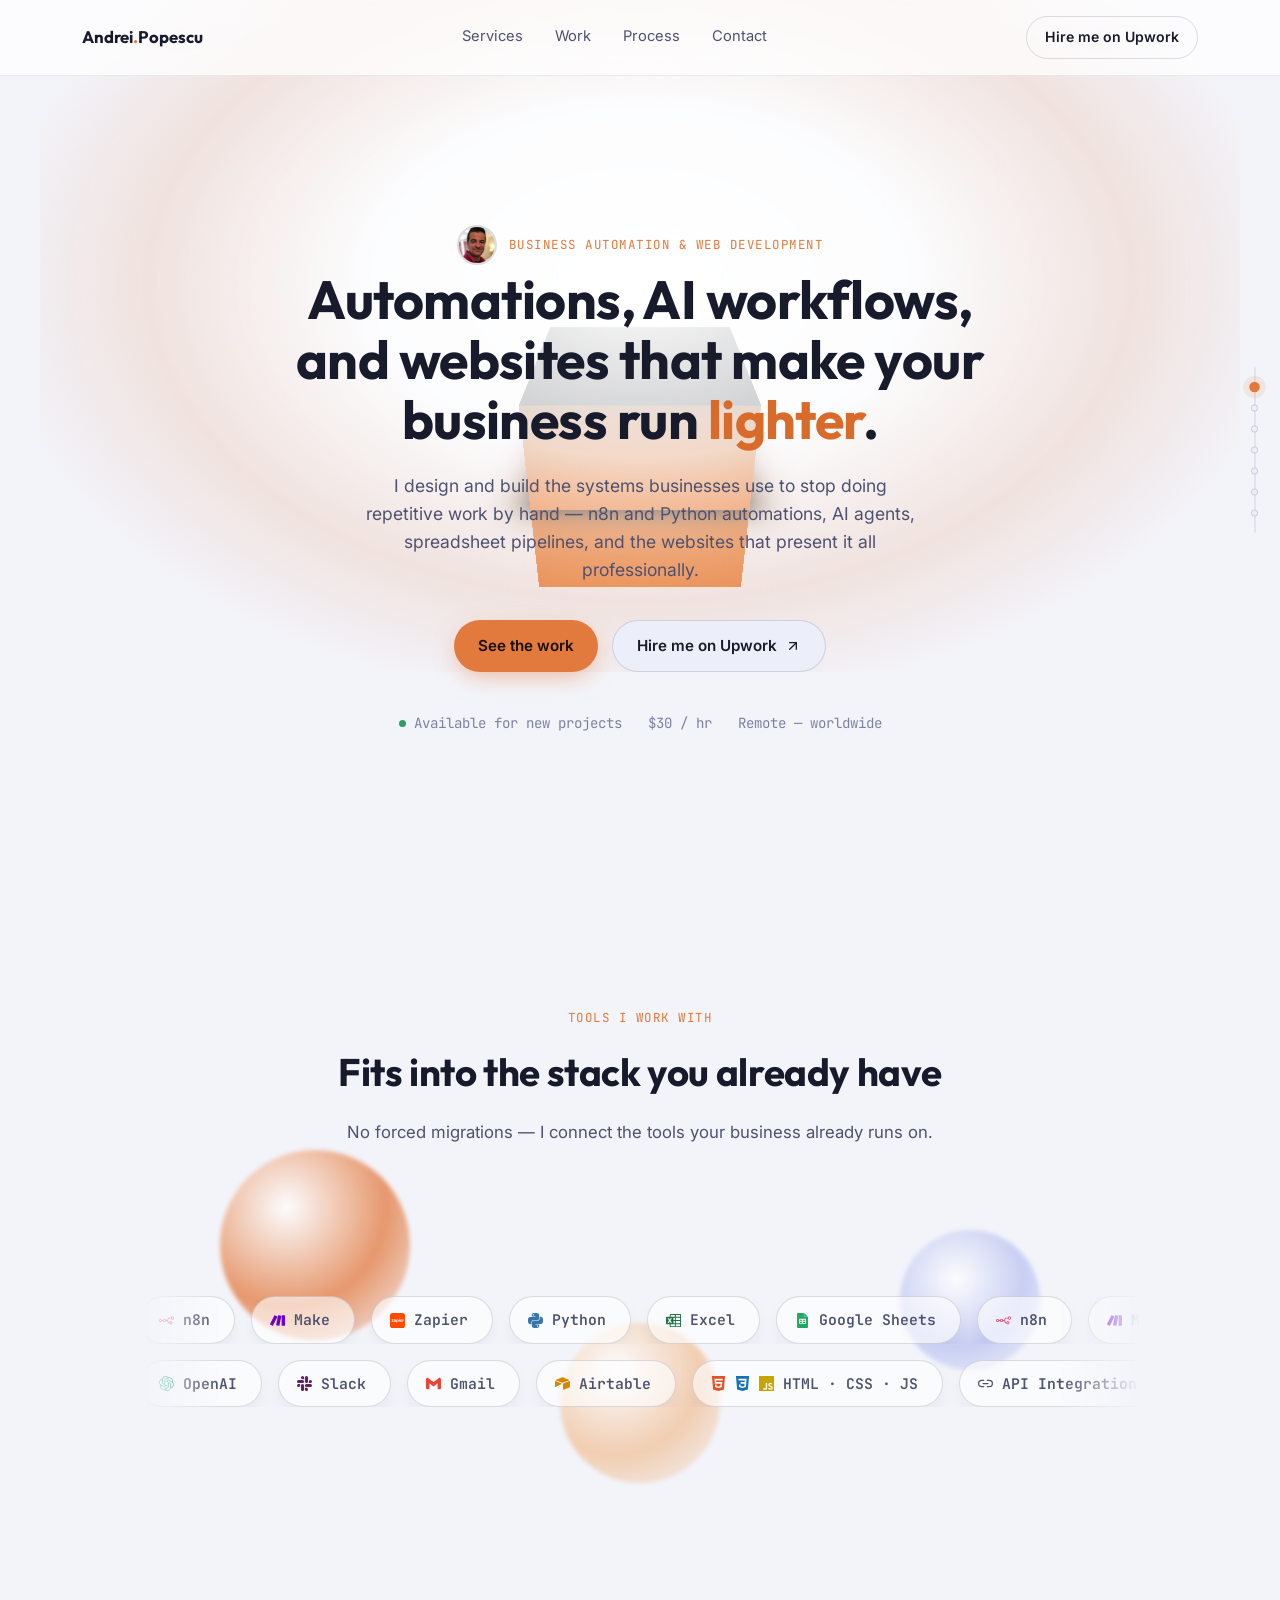
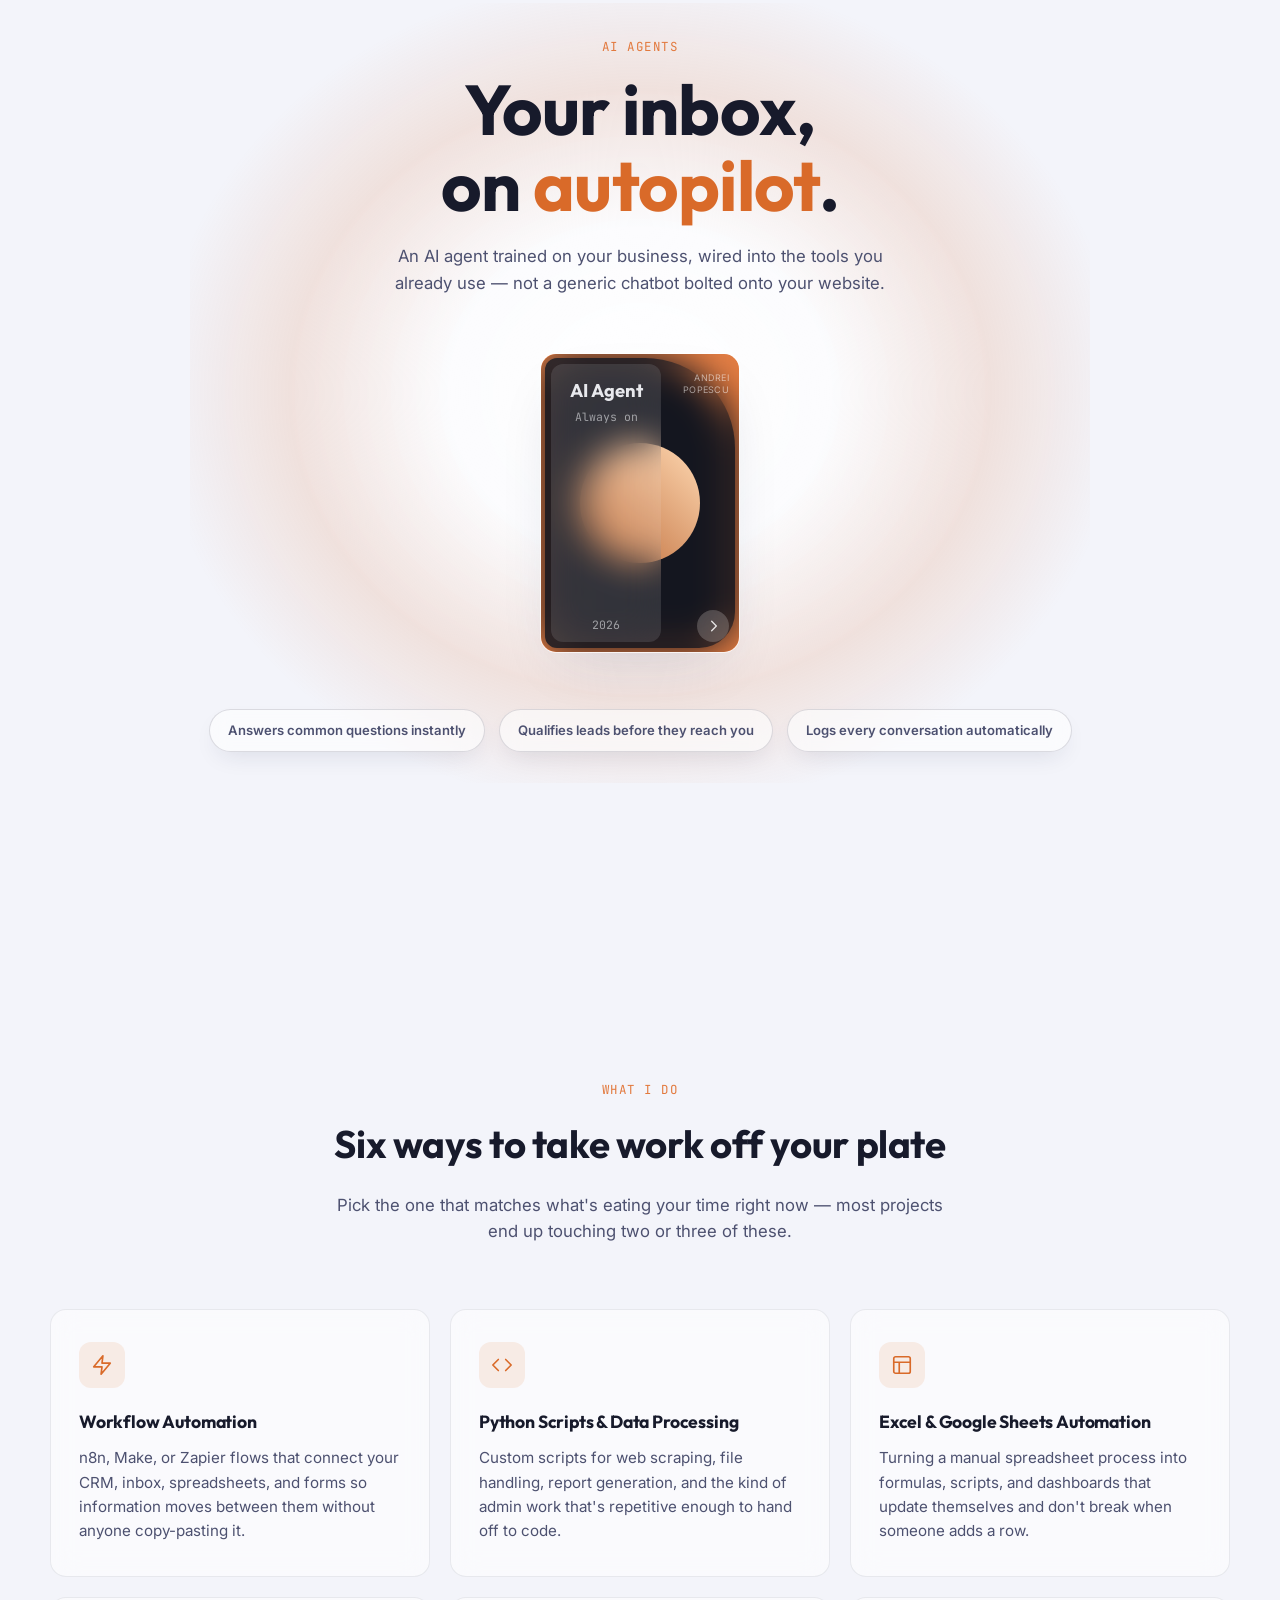
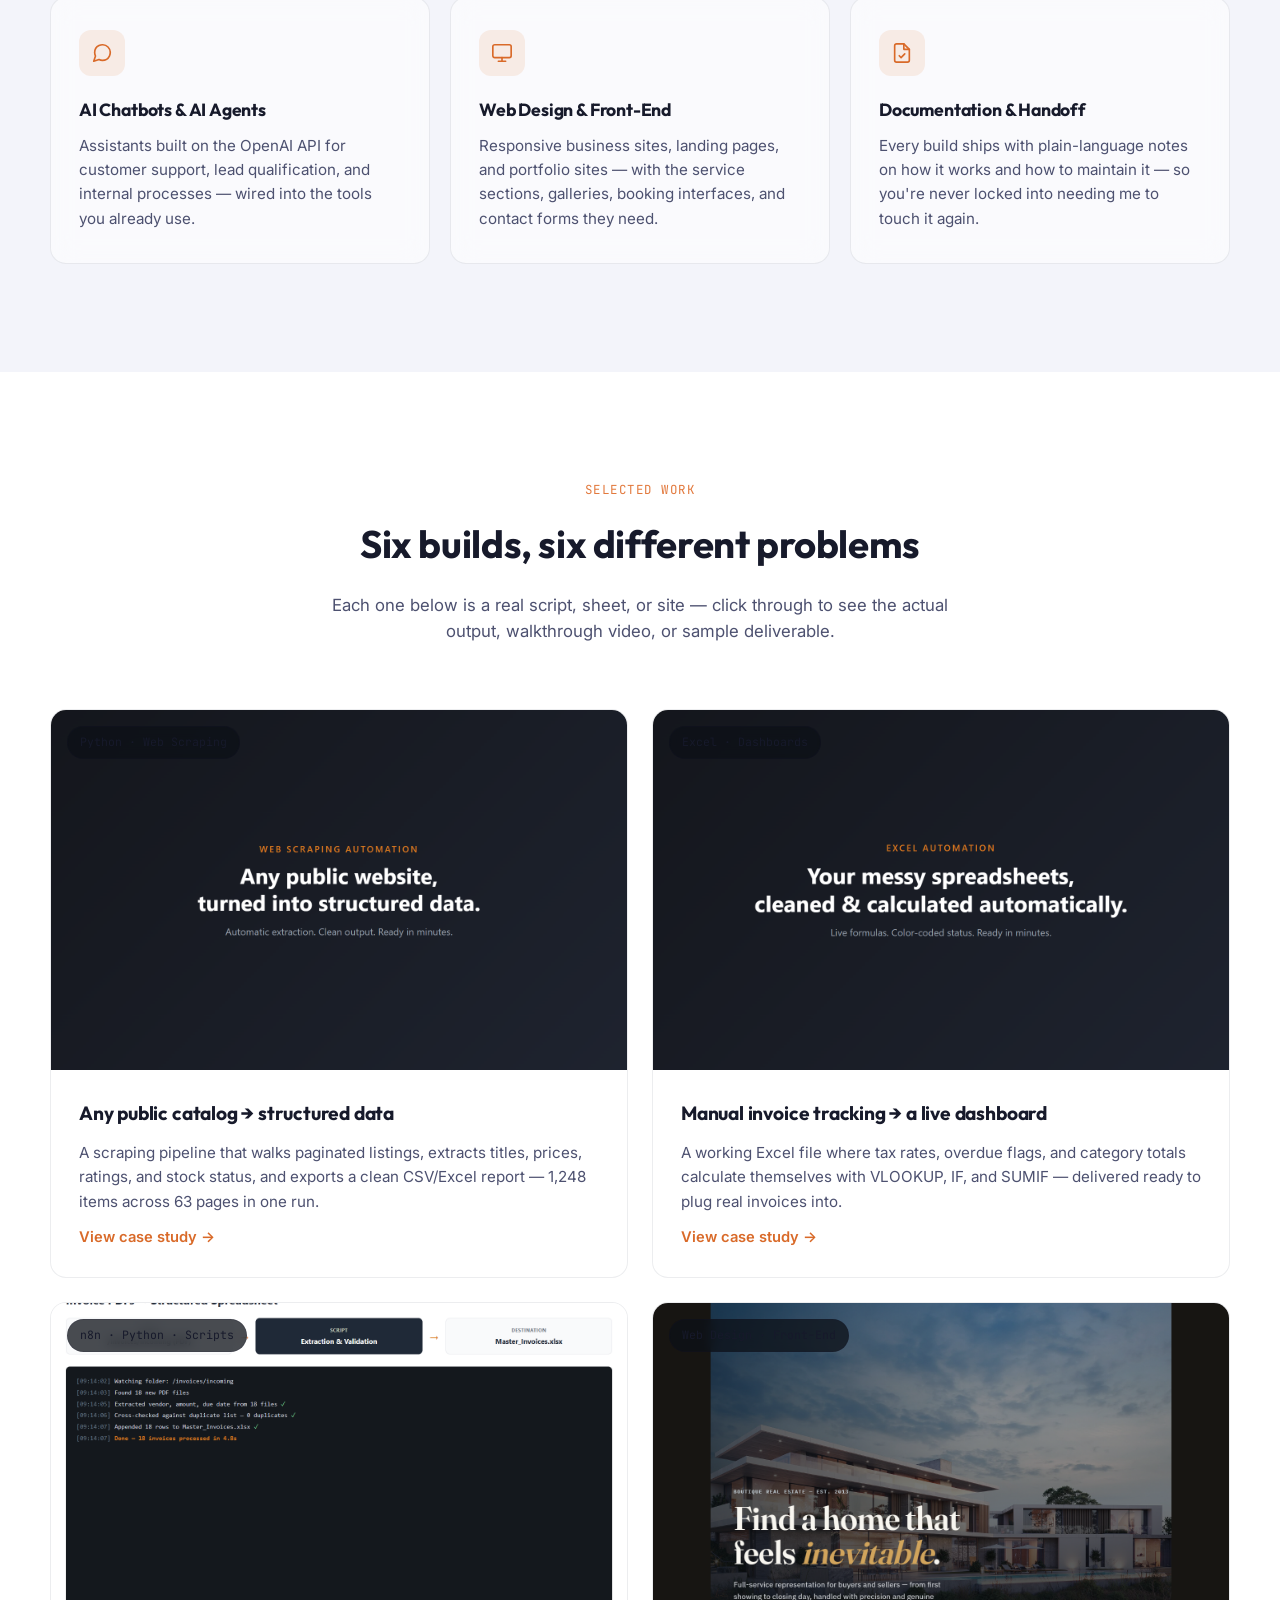
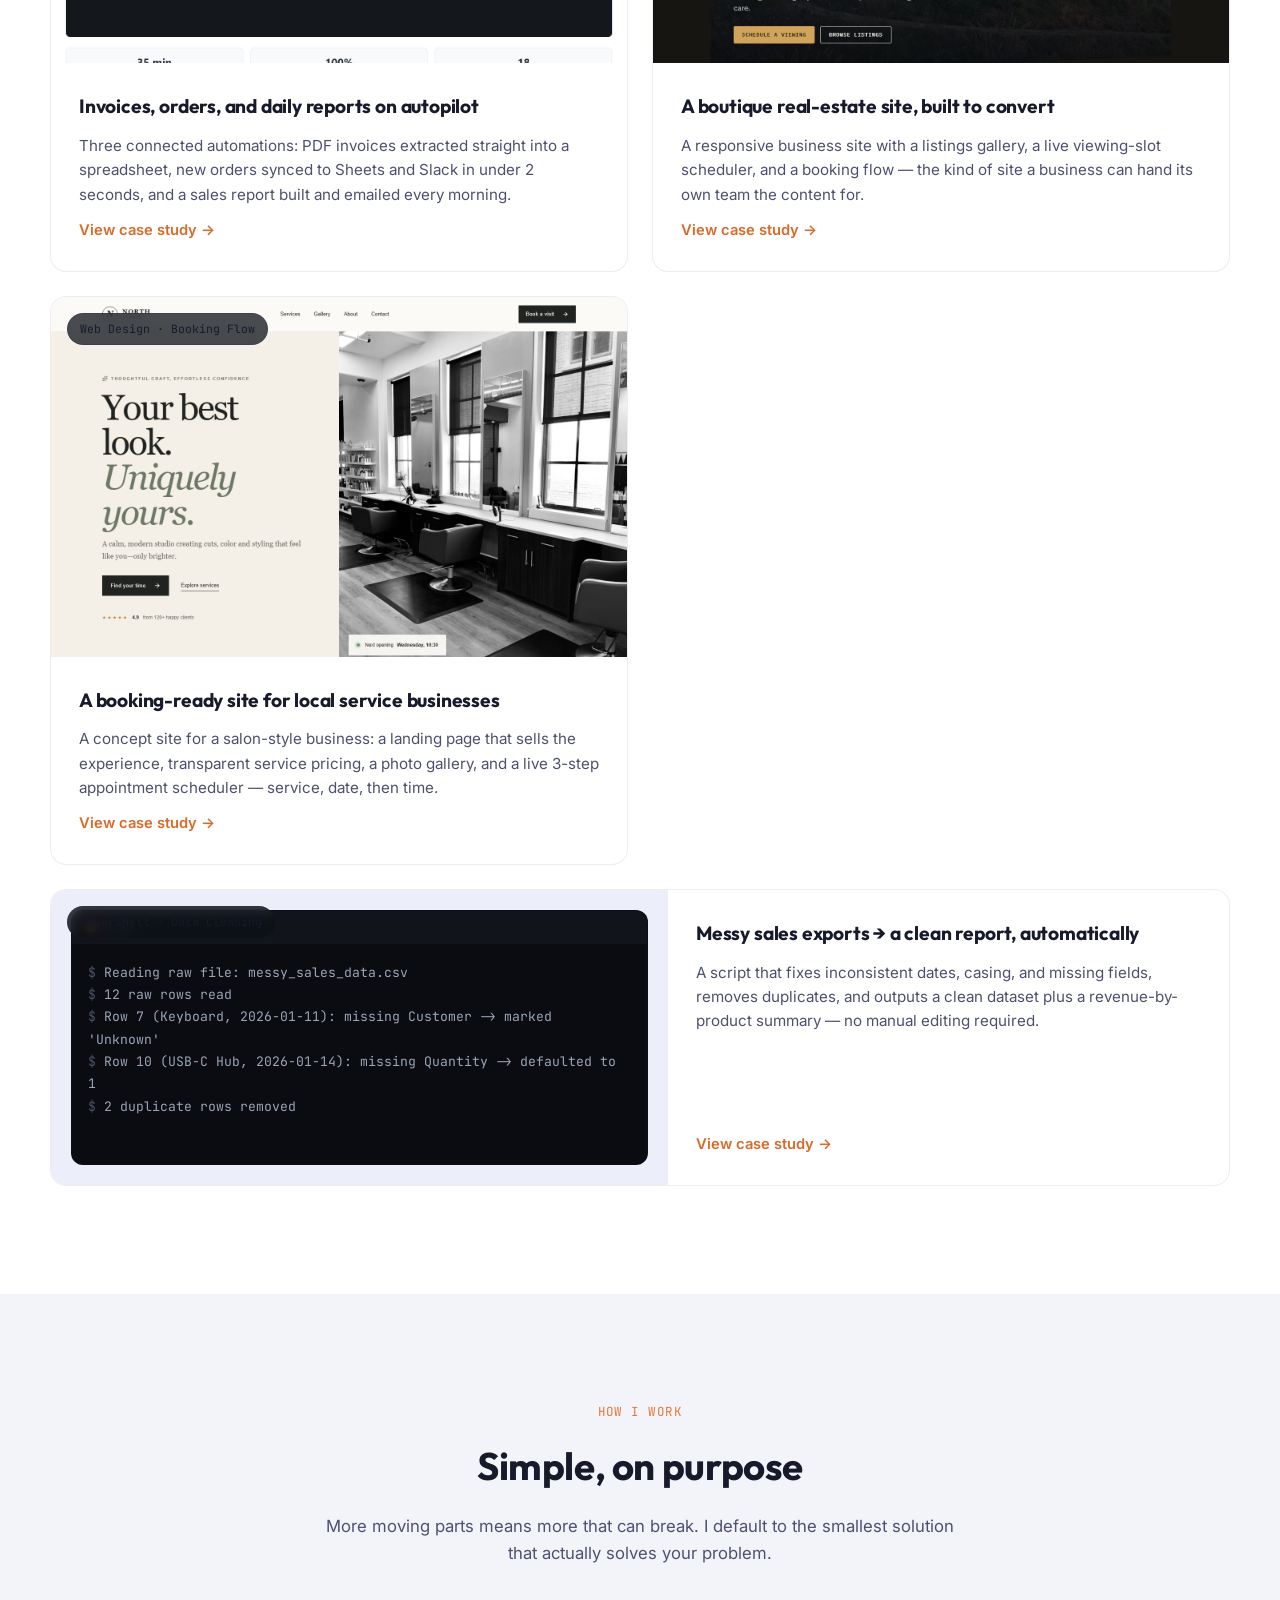
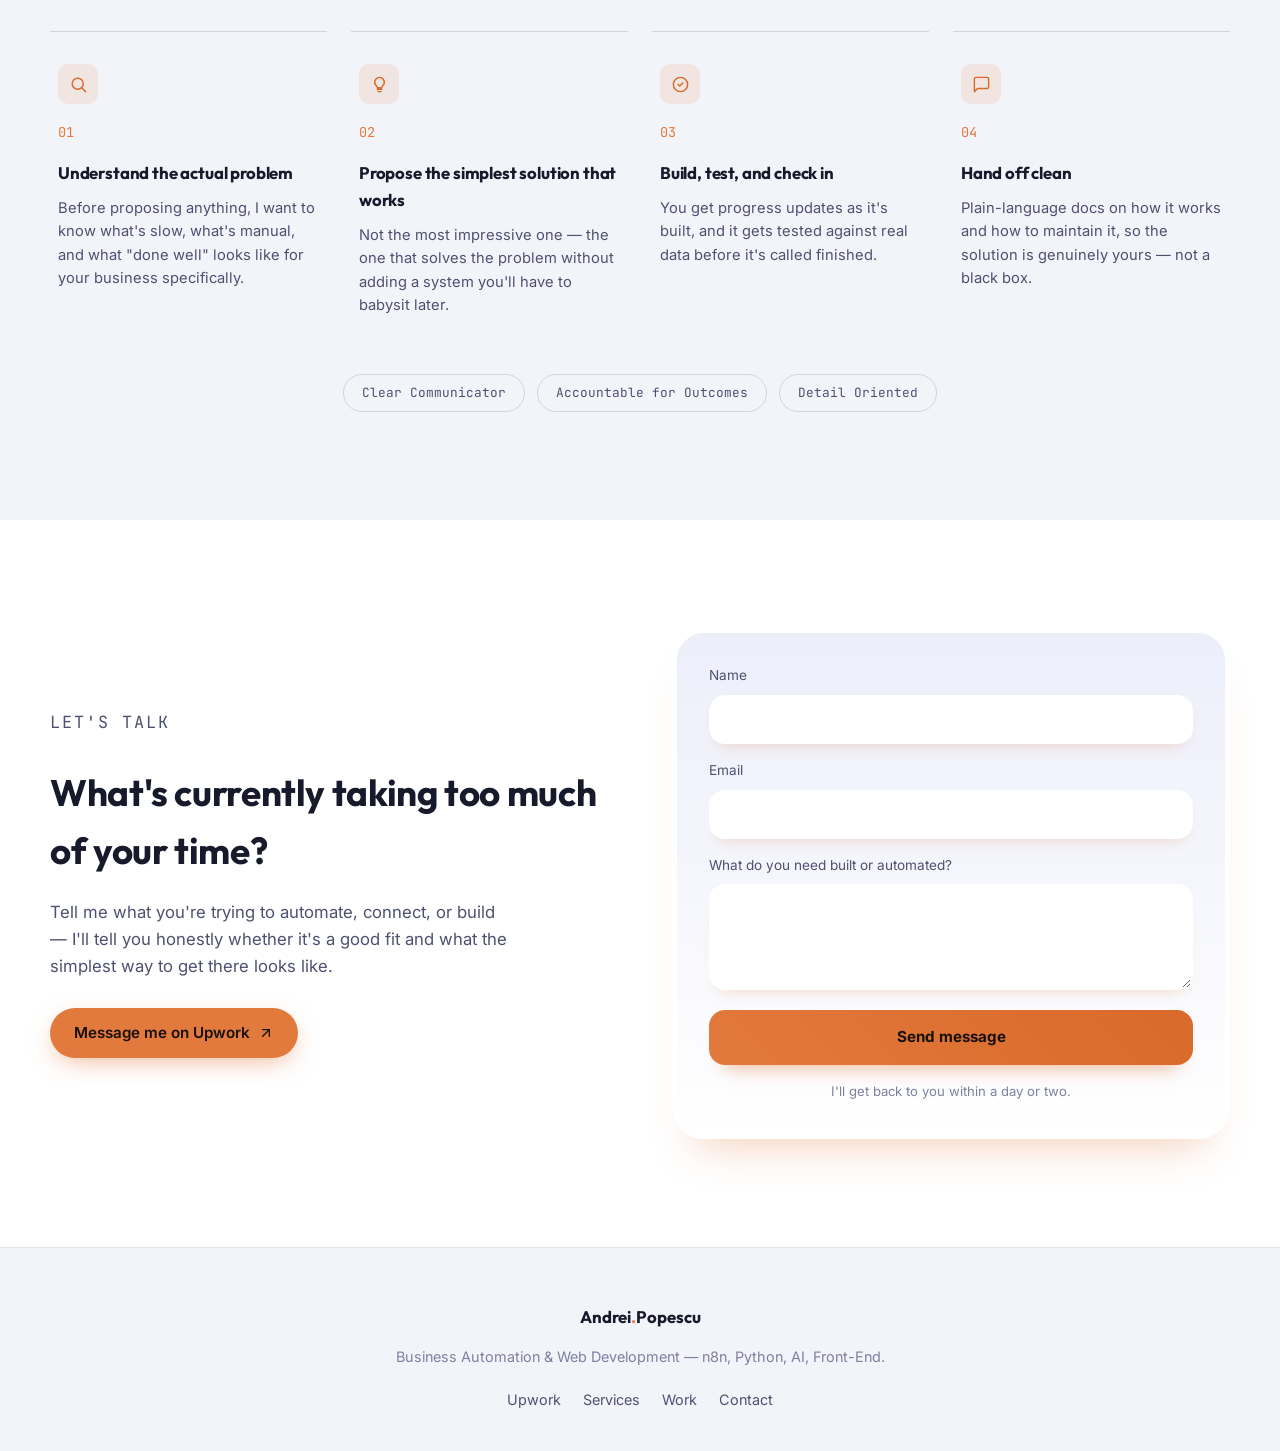
==== commit 1c0d7694: "Fix oversized logo icons (missing viewBox caused unbounded scaling), shrink to 15px, and give each b" ====
--- a/index.html
+++ b/index.html
@@ -119,35 +119,35 @@
 
       <div class="logo-row">
         <div class="logo-track">
-          <span class="logo-pill"><svg class="logo-icon"><use href="#icon-n8n"/></svg>n8n</span>
-          <span class="logo-pill"><svg class="logo-icon"><use href="#icon-make"/></svg>Make</span>
-          <span class="logo-pill"><svg class="logo-icon"><use href="#icon-zapier"/></svg>Zapier</span>
-          <span class="logo-pill"><svg class="logo-icon"><use href="#icon-python"/></svg>Python</span>
-          <span class="logo-pill"><svg class="logo-icon"><use href="#icon-excel"/></svg>Excel</span>
-          <span class="logo-pill"><svg class="logo-icon"><use href="#icon-sheets"/></svg>Google Sheets</span>
-          <span class="logo-pill" aria-hidden="true"><svg class="logo-icon"><use href="#icon-n8n"/></svg>n8n</span>
-          <span class="logo-pill" aria-hidden="true"><svg class="logo-icon"><use href="#icon-make"/></svg>Make</span>
-          <span class="logo-pill" aria-hidden="true"><svg class="logo-icon"><use href="#icon-zapier"/></svg>Zapier</span>
-          <span class="logo-pill" aria-hidden="true"><svg class="logo-icon"><use href="#icon-python"/></svg>Python</span>
-          <span class="logo-pill" aria-hidden="true"><svg class="logo-icon"><use href="#icon-excel"/></svg>Excel</span>
-          <span class="logo-pill" aria-hidden="true"><svg class="logo-icon"><use href="#icon-sheets"/></svg>Google Sheets</span>
+          <span class="logo-pill"><svg class="logo-icon icon-n8n" viewBox="0 0 24 24" width="15" height="15"><use href="#icon-n8n"/></svg>n8n</span>
+          <span class="logo-pill"><svg class="logo-icon icon-make" viewBox="0 0 24 24" width="15" height="15"><use href="#icon-make"/></svg>Make</span>
+          <span class="logo-pill"><svg class="logo-icon icon-zapier" viewBox="0 0 24 24" width="15" height="15"><use href="#icon-zapier"/></svg>Zapier</span>
+          <span class="logo-pill"><svg class="logo-icon icon-python" viewBox="0 0 24 24" width="15" height="15"><use href="#icon-python"/></svg>Python</span>
+          <span class="logo-pill"><svg class="logo-icon icon-excel" viewBox="0 0 24 24" width="15" height="15"><use href="#icon-excel"/></svg>Excel</span>
+          <span class="logo-pill"><svg class="logo-icon icon-sheets" viewBox="0 0 24 24" width="15" height="15"><use href="#icon-sheets"/></svg>Google Sheets</span>
+          <span class="logo-pill" aria-hidden="true"><svg class="logo-icon icon-n8n" viewBox="0 0 24 24" width="15" height="15"><use href="#icon-n8n"/></svg>n8n</span>
+          <span class="logo-pill" aria-hidden="true"><svg class="logo-icon icon-make" viewBox="0 0 24 24" width="15" height="15"><use href="#icon-make"/></svg>Make</span>
+          <span class="logo-pill" aria-hidden="true"><svg class="logo-icon icon-zapier" viewBox="0 0 24 24" width="15" height="15"><use href="#icon-zapier"/></svg>Zapier</span>
+          <span class="logo-pill" aria-hidden="true"><svg class="logo-icon icon-python" viewBox="0 0 24 24" width="15" height="15"><use href="#icon-python"/></svg>Python</span>
+          <span class="logo-pill" aria-hidden="true"><svg class="logo-icon icon-excel" viewBox="0 0 24 24" width="15" height="15"><use href="#icon-excel"/></svg>Excel</span>
+          <span class="logo-pill" aria-hidden="true"><svg class="logo-icon icon-sheets" viewBox="0 0 24 24" width="15" height="15"><use href="#icon-sheets"/></svg>Google Sheets</span>
         </div>
       </div>
 
       <div class="logo-row">
         <div class="logo-track reverse">
-          <span class="logo-pill"><svg class="logo-icon"><use href="#icon-openai"/></svg>OpenAI</span>
-          <span class="logo-pill"><svg class="logo-icon"><use href="#icon-slack"/></svg>Slack</span>
-          <span class="logo-pill"><svg class="logo-icon"><use href="#icon-gmail"/></svg>Gmail</span>
-          <span class="logo-pill"><svg class="logo-icon"><use href="#icon-airtable"/></svg>Airtable</span>
-          <span class="logo-pill"><svg class="logo-icon"><use href="#icon-html5"/></svg><svg class="logo-icon"><use href="#icon-css3"/></svg><svg class="logo-icon"><use href="#icon-js"/></svg>HTML · CSS · JS</span>
-          <span class="logo-pill"><svg class="logo-icon logo-icon--stroke"><use href="#icon-api"/></svg>API Integration</span>
-          <span class="logo-pill" aria-hidden="true"><svg class="logo-icon"><use href="#icon-openai"/></svg>OpenAI</span>
-          <span class="logo-pill" aria-hidden="true"><svg class="logo-icon"><use href="#icon-slack"/></svg>Slack</span>
-          <span class="logo-pill" aria-hidden="true"><svg class="logo-icon"><use href="#icon-gmail"/></svg>Gmail</span>
-          <span class="logo-pill" aria-hidden="true"><svg class="logo-icon"><use href="#icon-airtable"/></svg>Airtable</span>
-          <span class="logo-pill" aria-hidden="true"><svg class="logo-icon"><use href="#icon-html5"/></svg><svg class="logo-icon"><use href="#icon-css3"/></svg><svg class="logo-icon"><use href="#icon-js"/></svg>HTML · CSS · JS</span>
-          <span class="logo-pill" aria-hidden="true"><svg class="logo-icon logo-icon--stroke"><use href="#icon-api"/></svg>API Integration</span>
+          <span class="logo-pill"><svg class="logo-icon icon-openai" viewBox="0 0 24 24" width="15" height="15"><use href="#icon-openai"/></svg>OpenAI</span>
+          <span class="logo-pill"><svg class="logo-icon icon-slack" viewBox="0 0 24 24" width="15" height="15"><use href="#icon-slack"/></svg>Slack</span>
+          <span class="logo-pill"><svg class="logo-icon icon-gmail" viewBox="0 0 24 24" width="15" height="15"><use href="#icon-gmail"/></svg>Gmail</span>
+          <span class="logo-pill"><svg class="logo-icon icon-airtable" viewBox="0 0 24 24" width="15" height="15"><use href="#icon-airtable"/></svg>Airtable</span>
+          <span class="logo-pill"><svg class="logo-icon icon-html5" viewBox="0 0 24 24" width="15" height="15"><use href="#icon-html5"/></svg><svg class="logo-icon icon-css3" viewBox="0 0 24 24" width="15" height="15"><use href="#icon-css3"/></svg><svg class="logo-icon icon-js" viewBox="0 0 24 24" width="15" height="15"><use href="#icon-js"/></svg>HTML · CSS · JS</span>
+          <span class="logo-pill"><svg class="logo-icon logo-icon--stroke" viewBox="0 0 24 24" width="15" height="15"><use href="#icon-api"/></svg>API Integration</span>
+          <span class="logo-pill" aria-hidden="true"><svg class="logo-icon icon-openai" viewBox="0 0 24 24" width="15" height="15"><use href="#icon-openai"/></svg>OpenAI</span>
+          <span class="logo-pill" aria-hidden="true"><svg class="logo-icon icon-slack" viewBox="0 0 24 24" width="15" height="15"><use href="#icon-slack"/></svg>Slack</span>
+          <span class="logo-pill" aria-hidden="true"><svg class="logo-icon icon-gmail" viewBox="0 0 24 24" width="15" height="15"><use href="#icon-gmail"/></svg>Gmail</span>
+          <span class="logo-pill" aria-hidden="true"><svg class="logo-icon icon-airtable" viewBox="0 0 24 24" width="15" height="15"><use href="#icon-airtable"/></svg>Airtable</span>
+          <span class="logo-pill" aria-hidden="true"><svg class="logo-icon icon-html5" viewBox="0 0 24 24" width="15" height="15"><use href="#icon-html5"/></svg><svg class="logo-icon icon-css3" viewBox="0 0 24 24" width="15" height="15"><use href="#icon-css3"/></svg><svg class="logo-icon icon-js" viewBox="0 0 24 24" width="15" height="15"><use href="#icon-js"/></svg>HTML · CSS · JS</span>
+          <span class="logo-pill" aria-hidden="true"><svg class="logo-icon logo-icon--stroke" viewBox="0 0 24 24" width="15" height="15"><use href="#icon-api"/></svg>API Integration</span>
         </div>
       </div>
     </div>
--- a/styles.css
+++ b/styles.css
@@ -669,12 +669,27 @@
   box-shadow: var(--shadow-sm);
 }
 .logo-icon {
-  width: 18px;
-  height: 18px;
+  width: 15px;
+  height: 15px;
   flex-shrink: 0;
-  fill: var(--text-dim);
-}
-.logo-icon--stroke { fill: none; stroke: var(--text-dim); }
+  fill: currentColor;
+  color: var(--text-dim);
+}
+.logo-icon--stroke { fill: none; stroke: currentColor; }
+
+.icon-n8n { color: #ea4b71; }
+.icon-make { color: #6d00cc; }
+.icon-zapier { color: #ff4a00; }
+.icon-python { color: #3776ab; }
+.icon-excel { color: #217346; }
+.icon-sheets { color: #23a566; }
+.icon-openai { color: #10a37f; }
+.icon-slack { color: #611f69; }
+.icon-gmail { color: #ea4335; }
+.icon-airtable { color: #d18a00; }
+.icon-html5 { color: #e34f26; }
+.icon-css3 { color: #1572b6; }
+.icon-js { color: #c9a400; }
 @media (max-width: 700px) {
   .logo-orb { display: none; }
 }
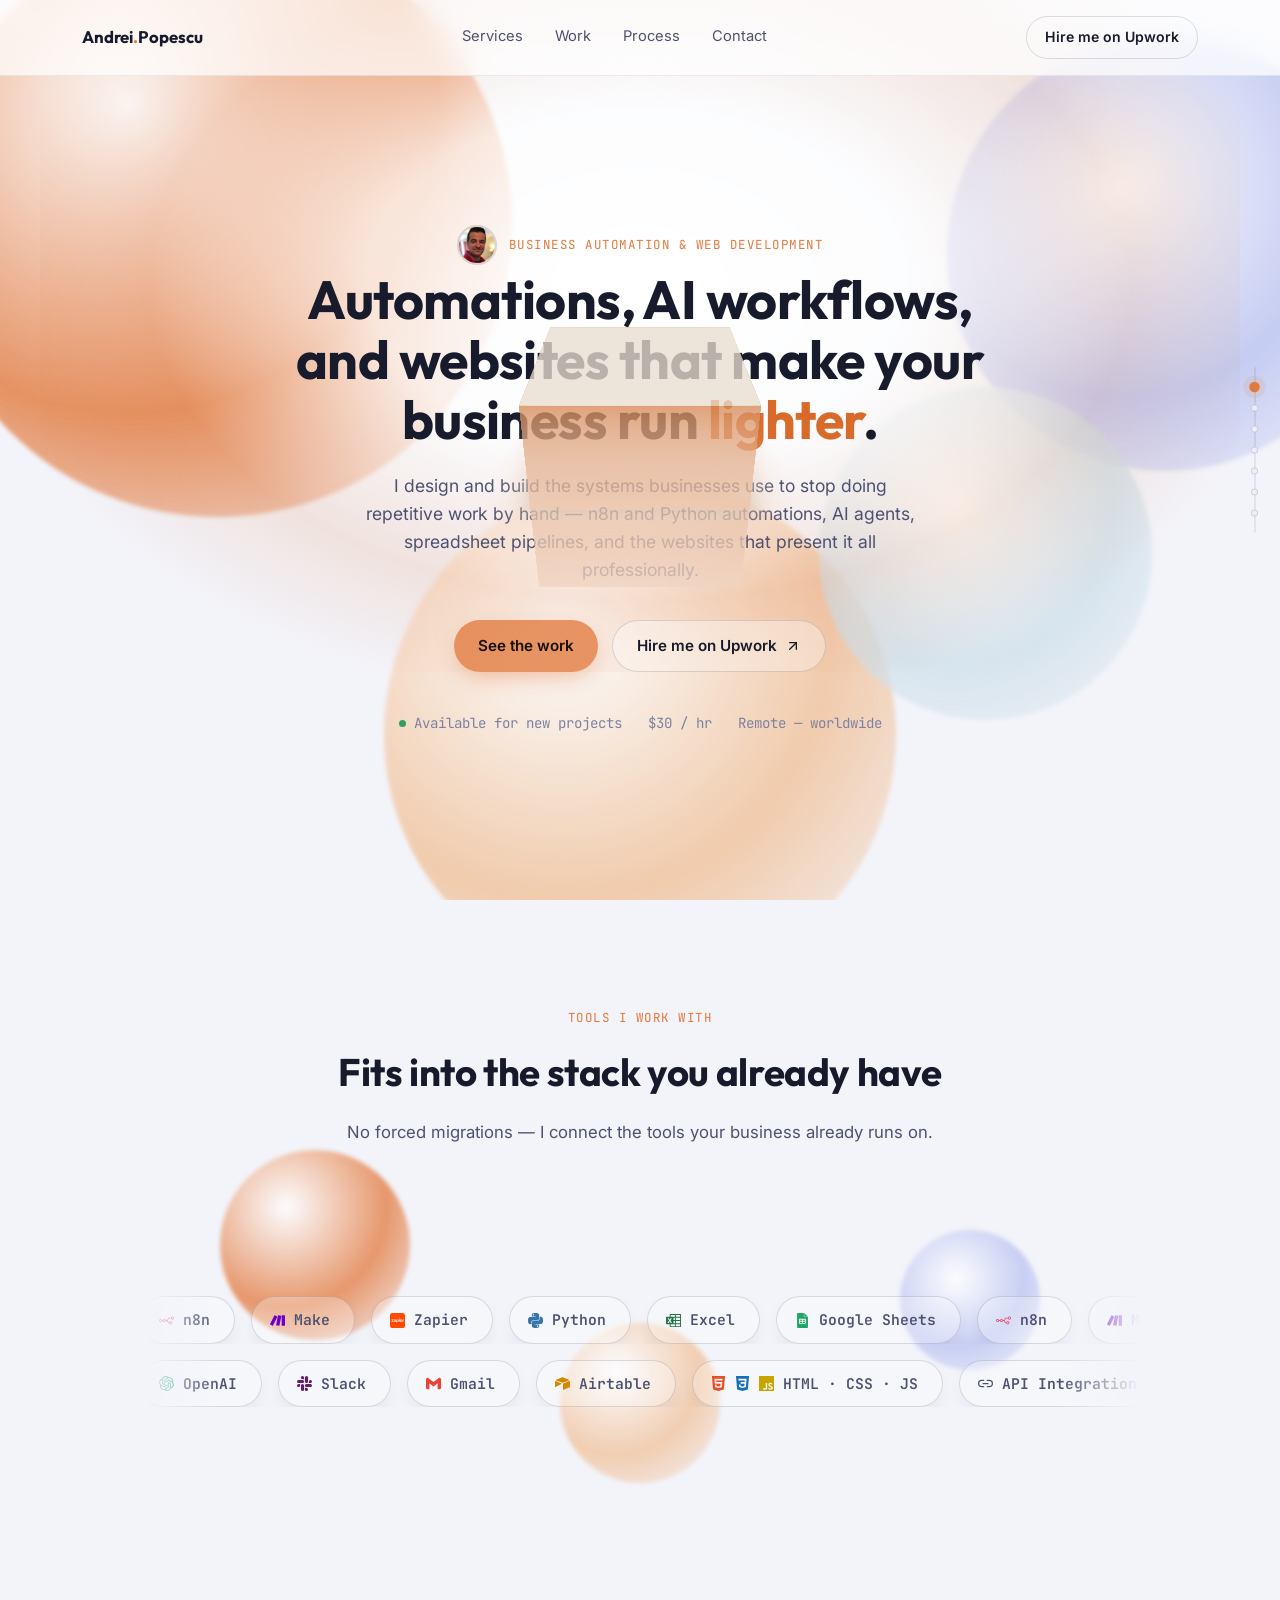
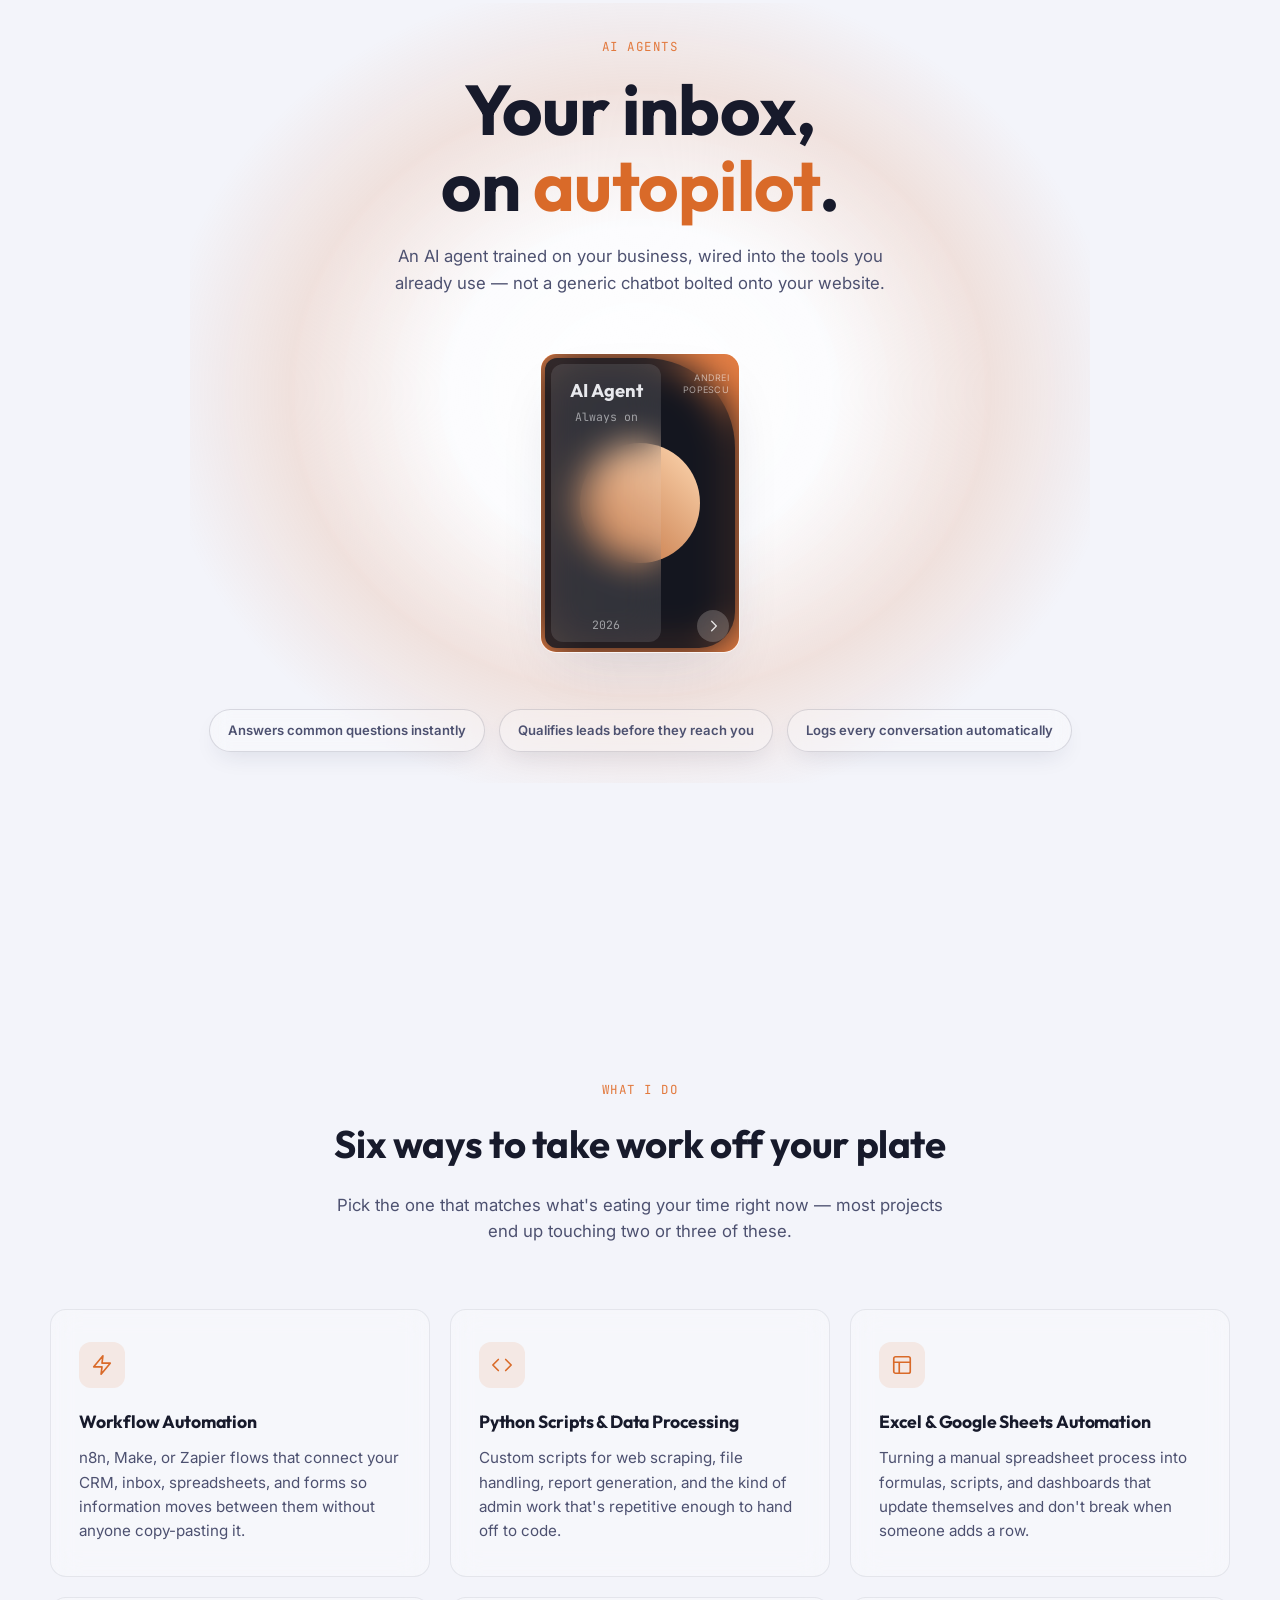
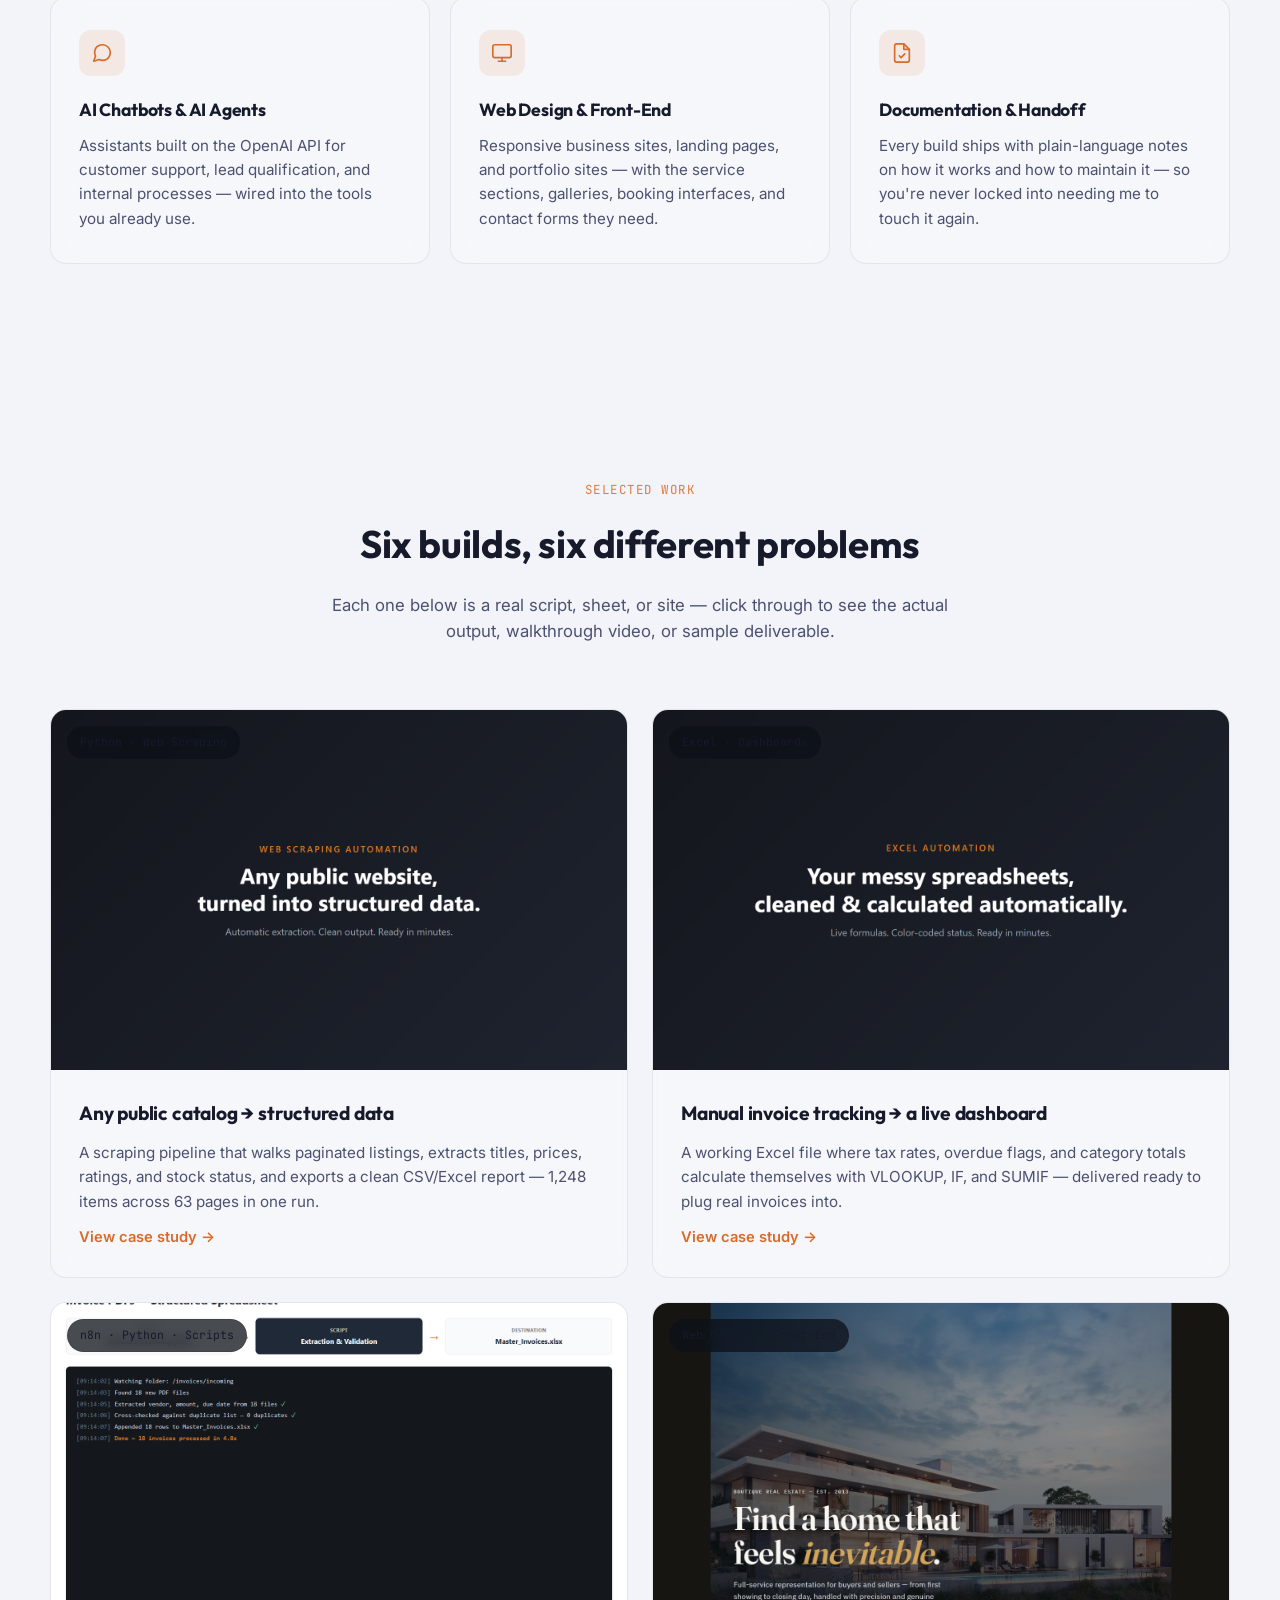
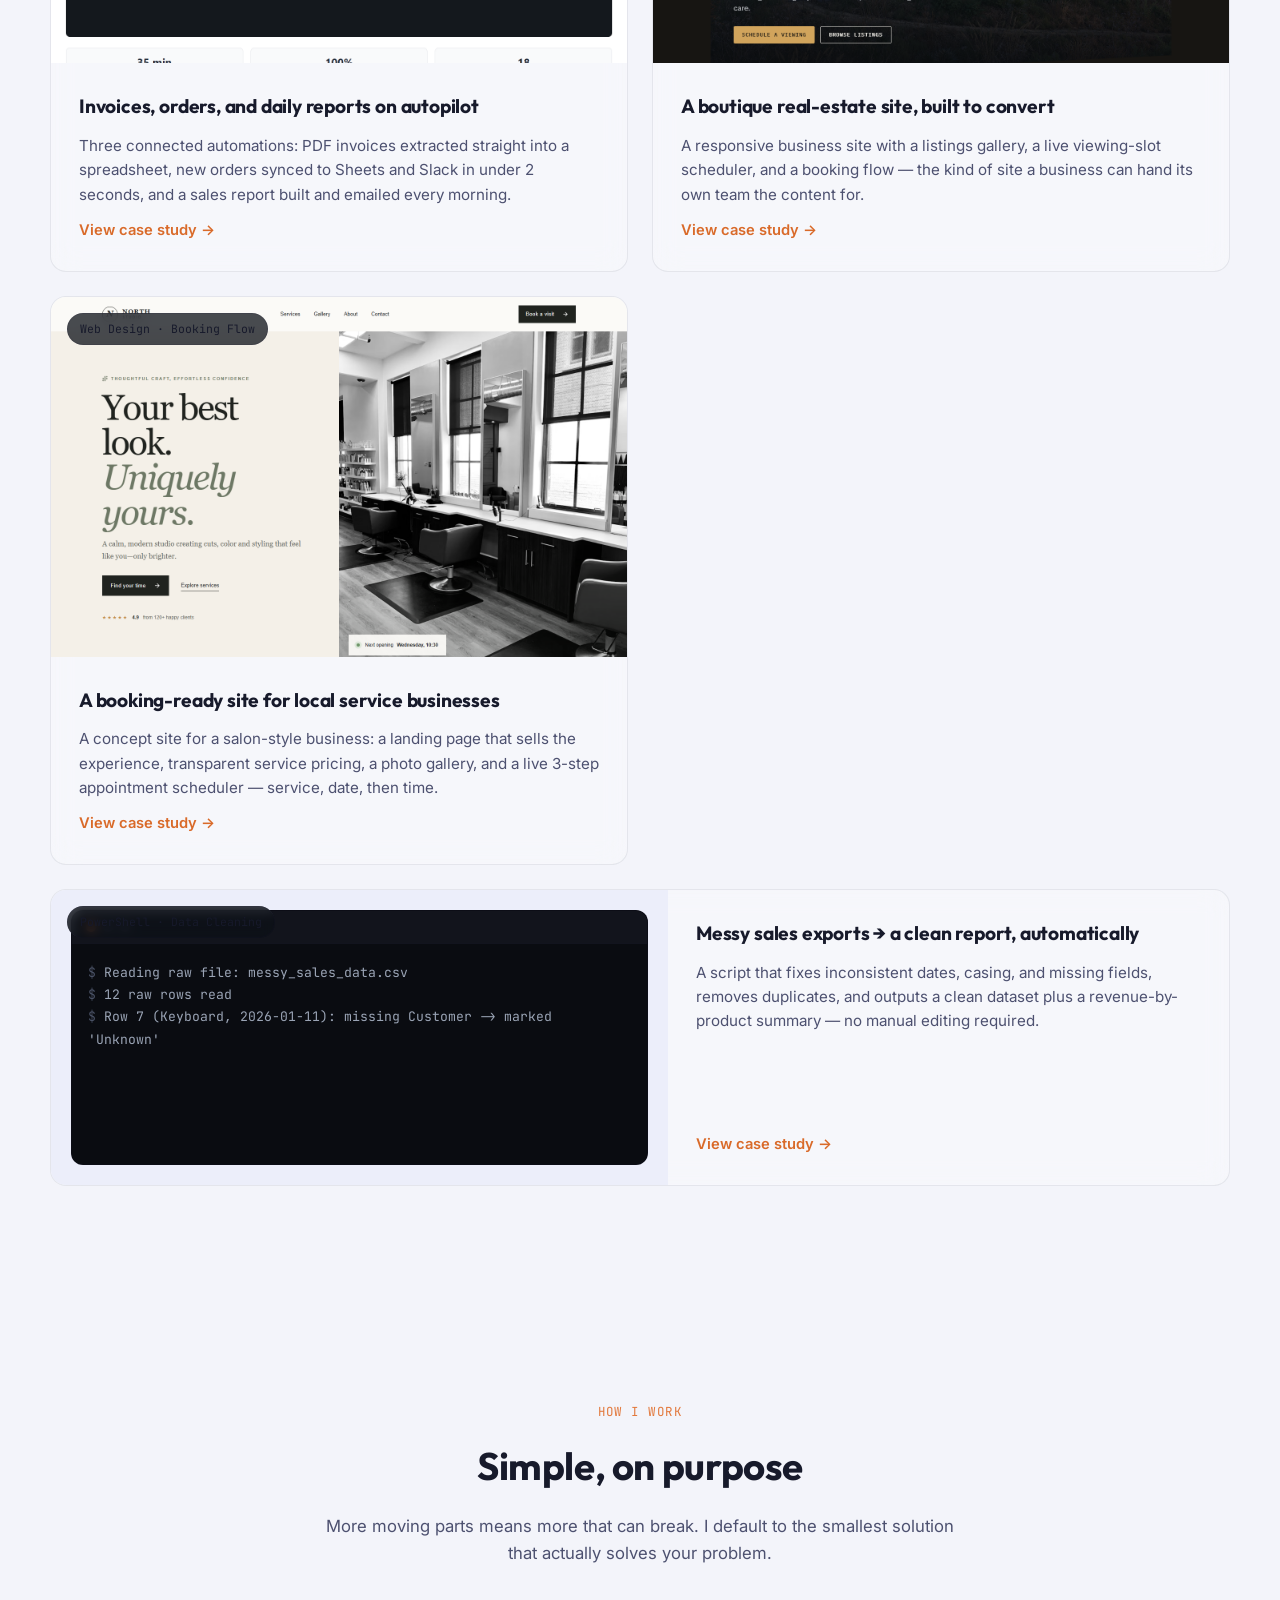
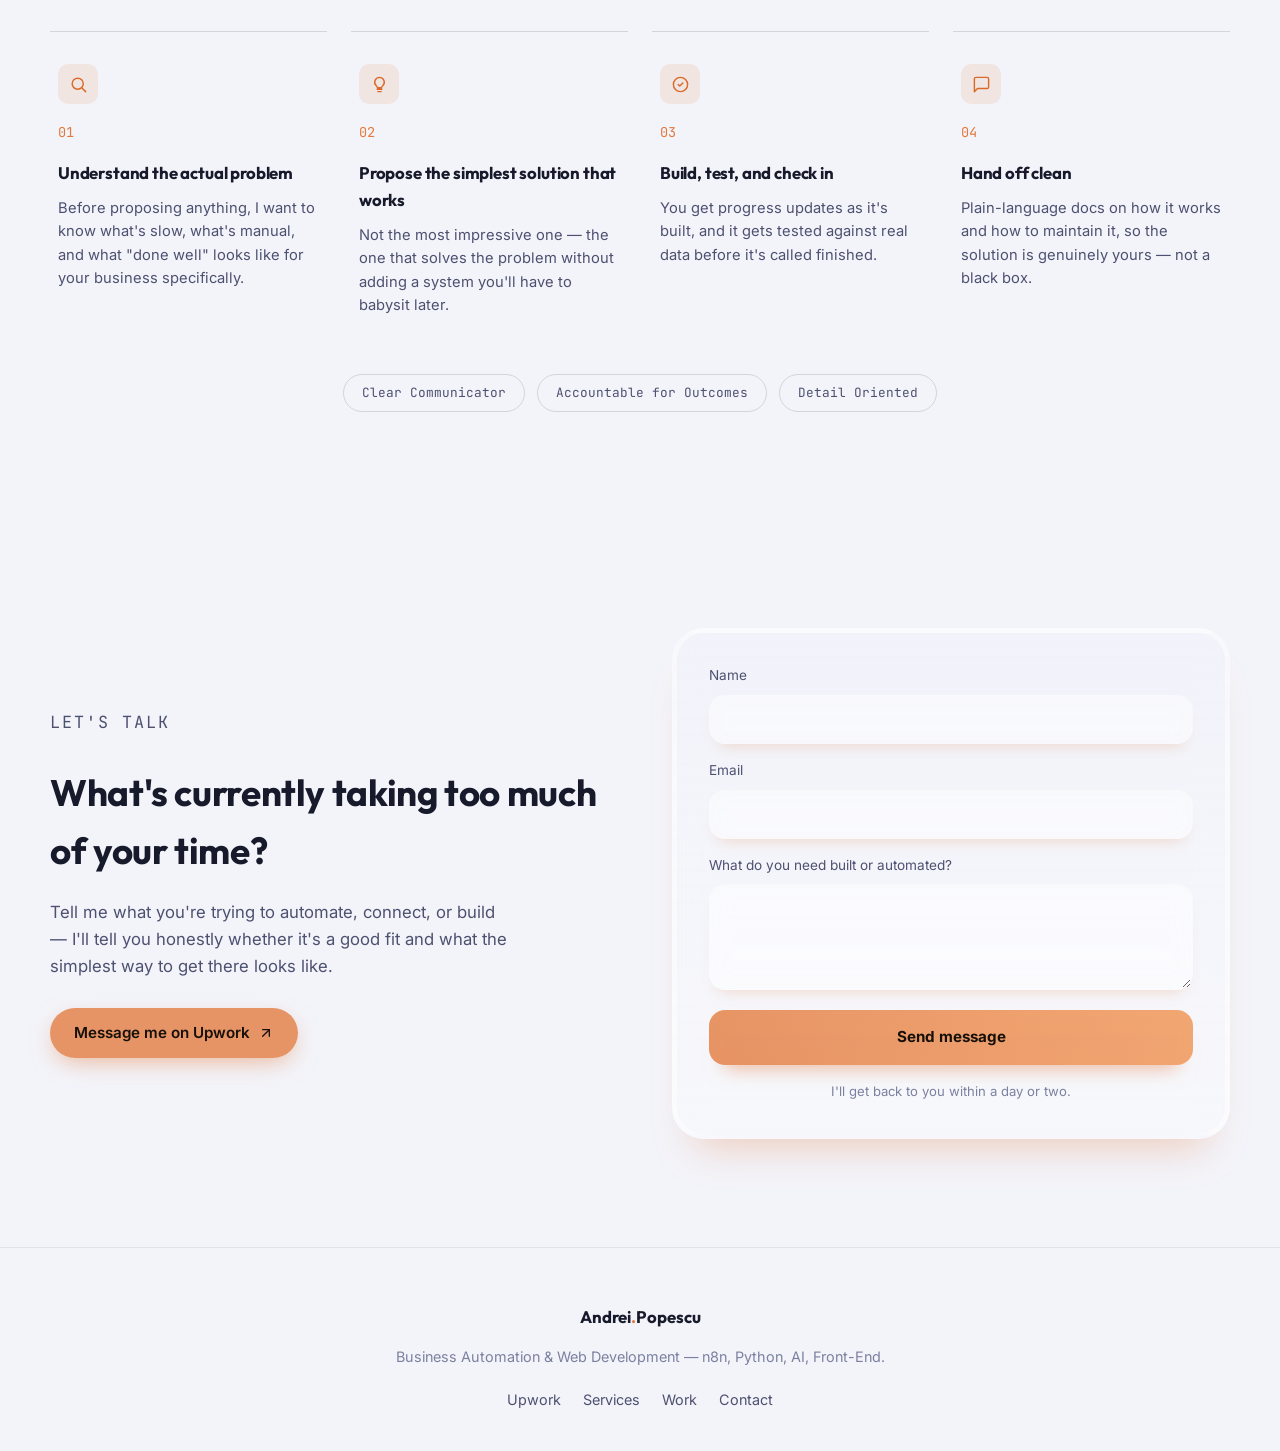
==== commit 25d5794c: "Add fixed gradient-orb page background (static, scrolls under content), increase cube opacity, and m" ====
--- a/index.html
+++ b/index.html
@@ -32,6 +32,13 @@
   <symbol id="icon-api" viewBox="0 0 24 24" fill="none" stroke="currentColor" stroke-width="2" stroke-linecap="round" stroke-linejoin="round"><path d="M15 7h3a5 5 0 0 1 5 5 5 5 0 0 1-5 5h-3m-6 0H6a5 5 0 0 1-5-5 5 5 0 0 1 5-5h3"/><line x1="8" y1="12" x2="16" y2="12"/></symbol>
 </svg>
 
+<div class="fixed-bg" aria-hidden="true">
+  <div class="fixed-orb orb-a"></div>
+  <div class="fixed-orb orb-b"></div>
+  <div class="fixed-orb orb-c"></div>
+  <div class="fixed-orb orb-d"></div>
+</div>
+
 <div class="fixed-cube" aria-hidden="true">
   <div class="cube-loader">
     <div class="cube-top"></div>
--- a/styles.css
+++ b/styles.css
@@ -106,7 +106,9 @@
   overflow: hidden;
 }
 .btn-primary {
-  background: var(--accent);
+  background: rgba(226, 121, 61, 0.78);
+  backdrop-filter: blur(8px);
+  -webkit-backdrop-filter: blur(8px);
   color: #171008;
   box-shadow: 0 8px 24px -6px rgba(226, 121, 61, 0.55);
 }
@@ -130,11 +132,13 @@
 .btn-secondary:hover::before, .btn-ghost:hover::before { width: 140%; }
 
 .btn-secondary {
-  background: var(--bg-raised-2);
+  background: rgba(255, 255, 255, 0.35);
+  backdrop-filter: blur(8px);
+  -webkit-backdrop-filter: blur(8px);
   color: var(--text);
   border: 1px solid var(--border-strong);
 }
-.btn-secondary:hover { border-color: var(--accent); color: #171008; transform: translateY(-2px); }
+.btn-secondary:hover { background: rgba(255, 255, 255, 0.95); border-color: var(--accent); color: #171008; transform: translateY(-2px); }
 .btn-ghost {
   background: transparent;
   border: 1px solid var(--border-strong);
@@ -340,7 +344,7 @@
 }
 .agent-tag {
   padding: 10px 18px;
-  background: rgba(255, 255, 255, 0.6);
+  background: rgba(255, 255, 255, 0.28);
   backdrop-filter: blur(10px);
   -webkit-backdrop-filter: blur(10px);
   border: 1px solid var(--border-strong);
@@ -352,7 +356,9 @@
   box-shadow: var(--shadow-sm);
   opacity: 0;
   animation: agentTagIn 0.6s ease forwards;
-}
+  transition: background 0.2s ease;
+}
+.agent-tag:hover { background: rgba(255, 255, 255, 0.95); }
 .agent-tags-row .agent-tag:nth-child(1) { animation-delay: 0.3s; }
 .agent-tags-row .agent-tag:nth-child(2) { animation-delay: 0.5s; }
 .agent-tags-row .agent-tag:nth-child(3) { animation-delay: 0.7s; }
@@ -365,15 +371,53 @@
 }
 
 /* ============ Fixed cube (persistent AI agent mascot) ============ */
+/* Fixed page background: soft gradient orbs, page scrolls over it */
+.fixed-bg {
+  position: fixed;
+  inset: 0;
+  z-index: -2;
+  overflow: hidden;
+  pointer-events: none;
+}
+.fixed-orb {
+  position: absolute;
+  border-radius: 50%;
+  filter: blur(2px);
+  opacity: 0.8;
+}
+.orb-a {
+  top: -8%; left: -6%;
+  width: 46vw; height: 46vw;
+  background: radial-gradient(circle at 35% 30%, #fff, var(--accent) 55%, transparent 100%);
+}
+.orb-b {
+  top: 4%; right: -8%;
+  width: 34vw; height: 34vw;
+  background: radial-gradient(circle at 40% 35%, #fff, #b9c2f0 55%, transparent 100%);
+}
+.orb-c {
+  bottom: -10%; left: 30%;
+  width: 40vw; height: 40vw;
+  background: radial-gradient(circle at 35% 30%, #fff, #f0c199 55%, transparent 100%);
+}
+.orb-d {
+  bottom: 20%; right: 10%;
+  width: 26vw; height: 26vw;
+  background: radial-gradient(circle at 40% 35%, #fff, #cfe0ea 55%, transparent 100%);
+}
+@media (max-width: 700px) {
+  .fixed-orb { opacity: 0.55; }
+}
+
 .fixed-cube {
   position: fixed;
   top: 50%;
   left: 50%;
   transform: translate(-50%, -50%);
-  z-index: -1;
+  z-index: 50;
   pointer-events: none;
   perspective: 600px;
-  opacity: 0.92;
+  opacity: 0.78;
 }
 .cube-loader {
   position: relative;
@@ -397,28 +441,28 @@
   inset: 0;
   transform: rotateY(calc(90deg * var(--i))) translateZ(95px);
   background: linear-gradient(to bottom,
-    hsl(24, 80%, 27%) 0%,
-    hsl(24, 80%, 34%) 5.5%,
-    hsl(24, 80%, 39%) 12.1%,
-    hsl(24, 80%, 43%) 19.6%,
-    hsl(24, 80%, 46%) 27.9%,
-    hsl(24, 80%, 49%) 36.6%,
-    hsl(24, 80%, 51%) 45.6%,
-    hsl(24, 80%, 53%) 54.6%,
-    hsl(24, 80%, 55%) 63.4%,
-    hsl(24, 80%, 56%) 71.7%,
-    hsl(24, 80%, 57%) 79.4%,
-    hsl(24, 80%, 58%) 86.2%,
-    hsl(24, 80%, 59%) 91.9%,
-    hsl(24, 80%, 59.5%) 96.3%,
-    hsl(24, 80%, 60%) 99%,
-    hsl(24, 80%, 60%) 100%);
+    hsl(24, 60%, 58%) 0%,
+    hsl(24, 60%, 63%) 5.5%,
+    hsl(24, 60%, 67%) 12.1%,
+    hsl(24, 60%, 70%) 19.6%,
+    hsl(24, 60%, 73%) 27.9%,
+    hsl(24, 60%, 75%) 36.6%,
+    hsl(24, 60%, 77%) 45.6%,
+    hsl(24, 60%, 79%) 54.6%,
+    hsl(24, 60%, 80%) 63.4%,
+    hsl(24, 60%, 81%) 71.7%,
+    hsl(24, 60%, 82%) 79.4%,
+    hsl(24, 60%, 83%) 86.2%,
+    hsl(24, 60%, 84%) 91.9%,
+    hsl(24, 60%, 84.5%) 96.3%,
+    hsl(24, 60%, 85%) 99%,
+    hsl(24, 60%, 85%) 100%);
 }
 .cube-top {
   position: absolute;
   width: 190px;
   height: 190px;
-  background: var(--ink);
+  background: #e8dcd0;
   transform: rotateX(90deg) translateZ(95px);
   transform-style: preserve-3d;
 }
@@ -427,17 +471,17 @@
   position: absolute;
   width: 190px;
   height: 190px;
-  background: #000;
+  background: #cbb9a8;
   transform: translateZ(-100px);
   filter: blur(10px);
   box-shadow:
-    0 0 10px #32241a,
-    0 0 20px hsl(24, 60%, 40%),
-    0 0 30px #32241a,
-    0 0 40px hsl(24, 60%, 40%);
+    0 0 10px #e8d4c0,
+    0 0 20px hsl(24, 60%, 80%),
+    0 0 30px #e8d4c0,
+    0 0 40px hsl(24, 60%, 80%);
 }
 @media (max-width: 640px) {
-  .fixed-cube { transform: translate(-50%, -50%) scale(0.6); opacity: 0.75; }
+  .fixed-cube { transform: translate(-50%, -50%) scale(0.6); opacity: 0.6; }
 }
 
 /* ============ Nav ============ */
@@ -657,7 +701,7 @@
   flex-shrink: 0;
   padding: 11px 24px 11px 18px;
   border-radius: 999px;
-  background: rgba(255, 255, 255, 0.6);
+  background: rgba(255, 255, 255, 0.28);
   backdrop-filter: blur(10px);
   -webkit-backdrop-filter: blur(10px);
   border: 1px solid var(--border-strong);
@@ -667,7 +711,9 @@
   color: var(--text-dim);
   white-space: nowrap;
   box-shadow: var(--shadow-sm);
-}
+  transition: background 0.2s ease, transform 0.2s ease;
+}
+.logo-pill:hover { background: rgba(255, 255, 255, 0.95); transform: translateY(-2px); }
 .logo-icon {
   width: 15px;
   height: 15px;
@@ -726,7 +772,7 @@
   gap: 20px;
 }
 .service-card {
-  background: rgba(255, 255, 255, 0.55);
+  background: rgba(255, 255, 255, 0.25);
   backdrop-filter: blur(14px);
   -webkit-backdrop-filter: blur(14px);
   border: 1px solid var(--border);
@@ -736,7 +782,7 @@
 }
 .service-card:hover {
   border-color: var(--border-strong);
-  background: var(--bg-raised-2);
+  background: rgba(255, 255, 255, 0.95);
   transform: translateY(-4px);
 }
 .service-icon {
@@ -759,7 +805,7 @@
 .service-card p { color: var(--text-dim); font-size: 0.95rem; }
 
 /* ============ Work grid ============ */
-.work { background: var(--bg-raised); }
+.work { background: transparent; }
 .work-grid {
   max-width: var(--container);
   margin: 0 auto;
@@ -768,7 +814,7 @@
   gap: 24px;
 }
 .work-card {
-  background: rgba(255, 255, 255, 0.55);
+  background: rgba(255, 255, 255, 0.25);
   backdrop-filter: blur(14px);
   -webkit-backdrop-filter: blur(14px);
   border: 1px solid var(--border);
@@ -778,7 +824,7 @@
   flex-direction: column;
   transition: transform 0.25s ease, border-color 0.25s ease;
 }
-.work-card:hover { transform: translateY(-4px); border-color: var(--border-strong); }
+.work-card:hover { transform: translateY(-4px); border-color: var(--border-strong); background: rgba(255, 255, 255, 0.95); }
 .work-card:nth-child(6) { grid-column: 1 / -1; }
 .work-card:nth-child(6) .work-media { aspect-ratio: unset; }
 @media (min-width: 860px) {
@@ -921,7 +967,7 @@
 
 
 /* ============ Contact ============ */
-.contact { background: var(--bg-raised); }
+.contact { background: transparent; }
 .contact-inner {
   max-width: var(--container);
   margin: 0 auto;
@@ -934,8 +980,10 @@
 .contact-copy p { color: var(--text-dim); font-size: 1.05rem; margin-bottom: 28px; max-width: 460px; }
 
 .contact-form {
-  background: linear-gradient(0deg, #ffffff 0%, var(--bg-raised-2) 100%);
-  border: 5px solid #ffffff;
+  background: linear-gradient(0deg, rgba(255, 255, 255, 0.35) 0%, rgba(236, 238, 250, 0.22) 100%);
+  backdrop-filter: blur(16px);
+  -webkit-backdrop-filter: blur(16px);
+  border: 5px solid rgba(255, 255, 255, 0.45);
   border-radius: 32px;
   padding: 32px;
   display: flex;
@@ -946,7 +994,9 @@
 .form-row { display: flex; flex-direction: column; gap: 8px; }
 .form-row label { font-size: 0.85rem; color: var(--text-dim); }
 .form-row input, .form-row textarea {
-  background: #ffffff;
+  background: rgba(255, 255, 255, 0.45);
+  backdrop-filter: blur(10px);
+  -webkit-backdrop-filter: blur(10px);
   border: 2px solid transparent;
   border-radius: 16px;
   padding: 13px 16px;
@@ -957,7 +1007,11 @@
   box-shadow: 0 10px 16px -10px rgba(226, 121, 61, 0.3);
   transition: border-color 0.2s ease;
 }
-.form-row input:focus, .form-row textarea:focus { outline: none; border-color: var(--accent); }
+.form-row input:focus, .form-row textarea:focus {
+  outline: none;
+  border-color: var(--accent);
+  background: rgba(255, 255, 255, 0.95);
+}
 .form-submit {
   display: block;
   width: 100%;
@@ -968,11 +1022,17 @@
   font-weight: 700;
   font-size: 0.95rem;
   color: #171008;
-  background: linear-gradient(45deg, var(--accent) 0%, var(--accent-bright) 100%);
+  background: linear-gradient(45deg, rgba(226, 121, 61, 0.8) 0%, rgba(240, 146, 79, 0.8) 100%);
+  backdrop-filter: blur(8px);
+  -webkit-backdrop-filter: blur(8px);
   box-shadow: 0 18px 20px -16px rgba(226, 121, 61, 0.55);
   transition: transform 0.2s ease, box-shadow 0.2s ease;
 }
-.form-submit:hover { transform: scale(1.03); box-shadow: 0 20px 18px -16px rgba(226, 121, 61, 0.6); }
+.form-submit:hover {
+  transform: scale(1.03);
+  box-shadow: 0 20px 18px -16px rgba(226, 121, 61, 0.6);
+  background: linear-gradient(45deg, var(--accent) 0%, var(--accent-bright) 100%);
+}
 .form-submit:active { transform: scale(0.96); box-shadow: 0 12px 14px -10px rgba(226, 121, 61, 0.5); }
 .form-note { font-size: 0.82rem; color: var(--text-faint); text-align: center; }
 
@@ -1012,7 +1072,9 @@
 }
 .lightbox-panel {
   position: relative;
-  background: var(--bg-raised);
+  background: rgba(255, 255, 255, 0.82);
+  backdrop-filter: blur(20px);
+  -webkit-backdrop-filter: blur(20px);
   border: 1px solid var(--border-strong);
   border-radius: var(--radius-lg);
   max-width: 880px;
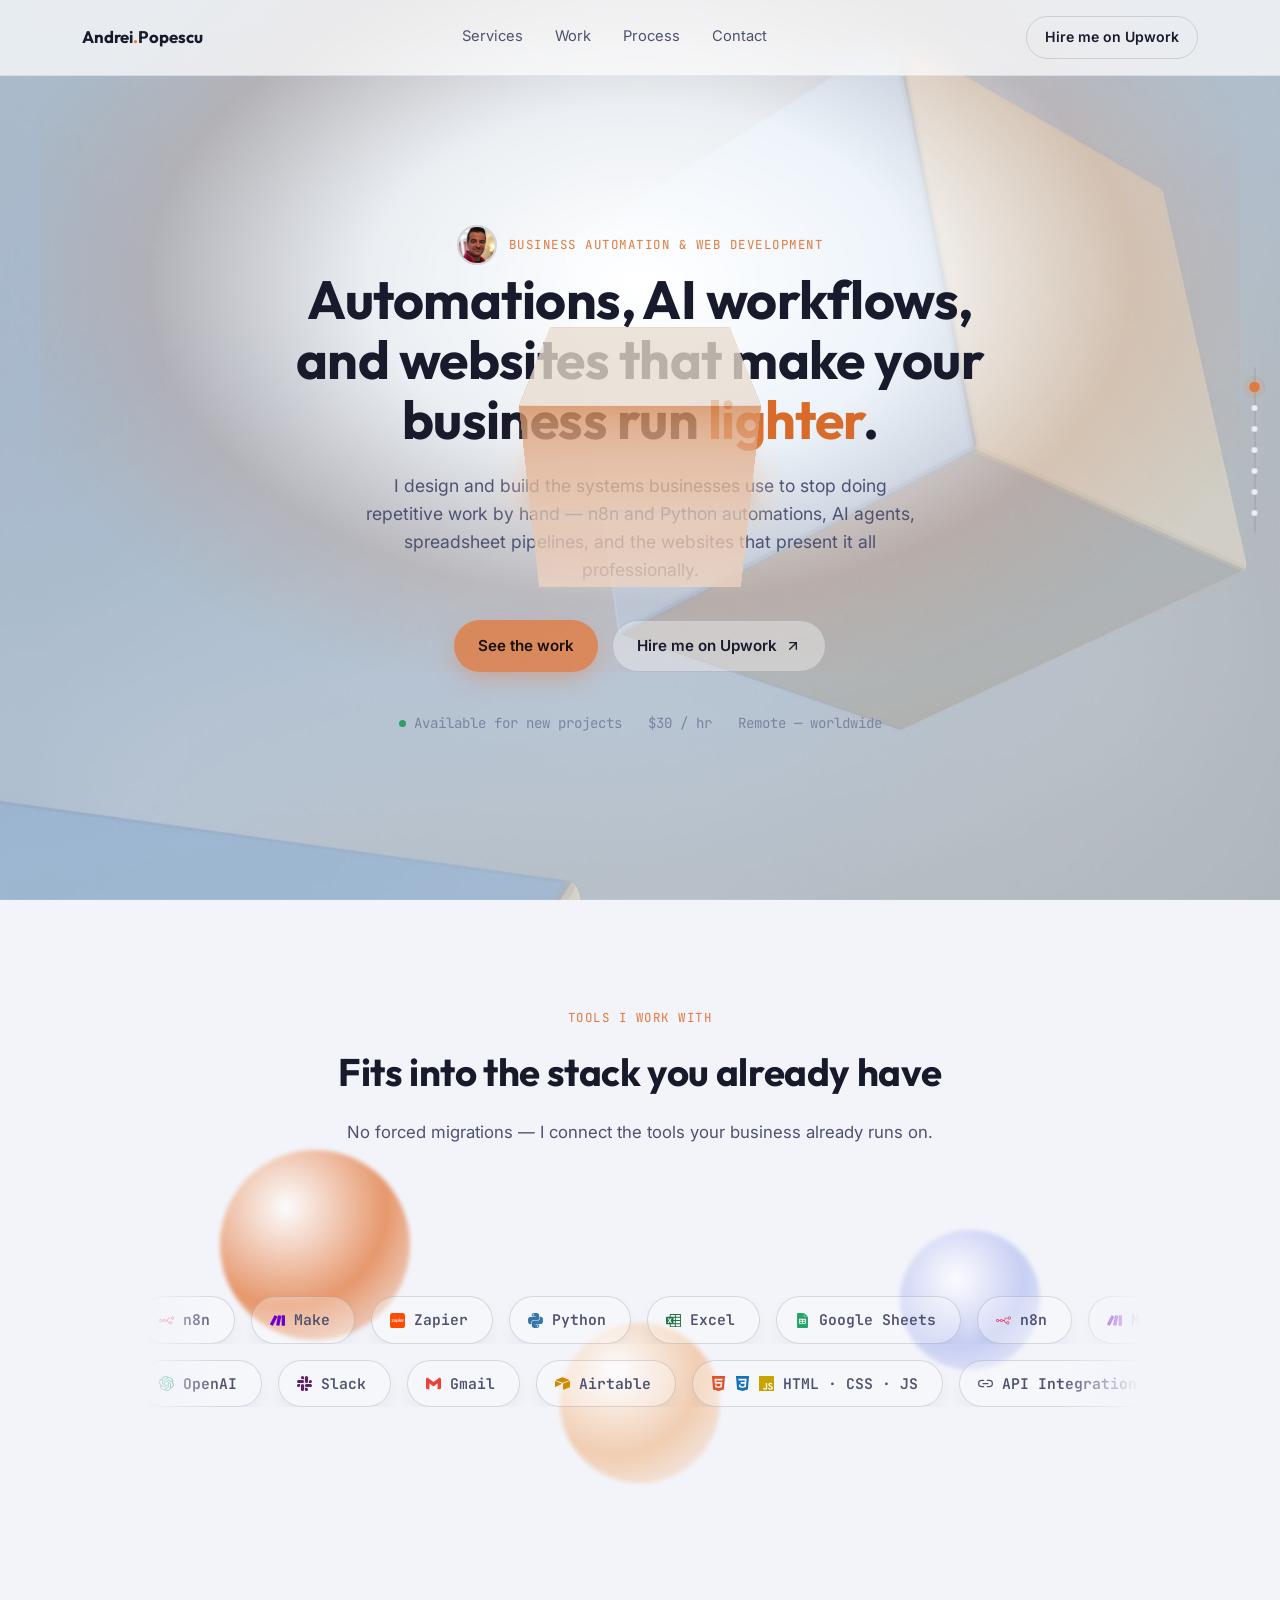
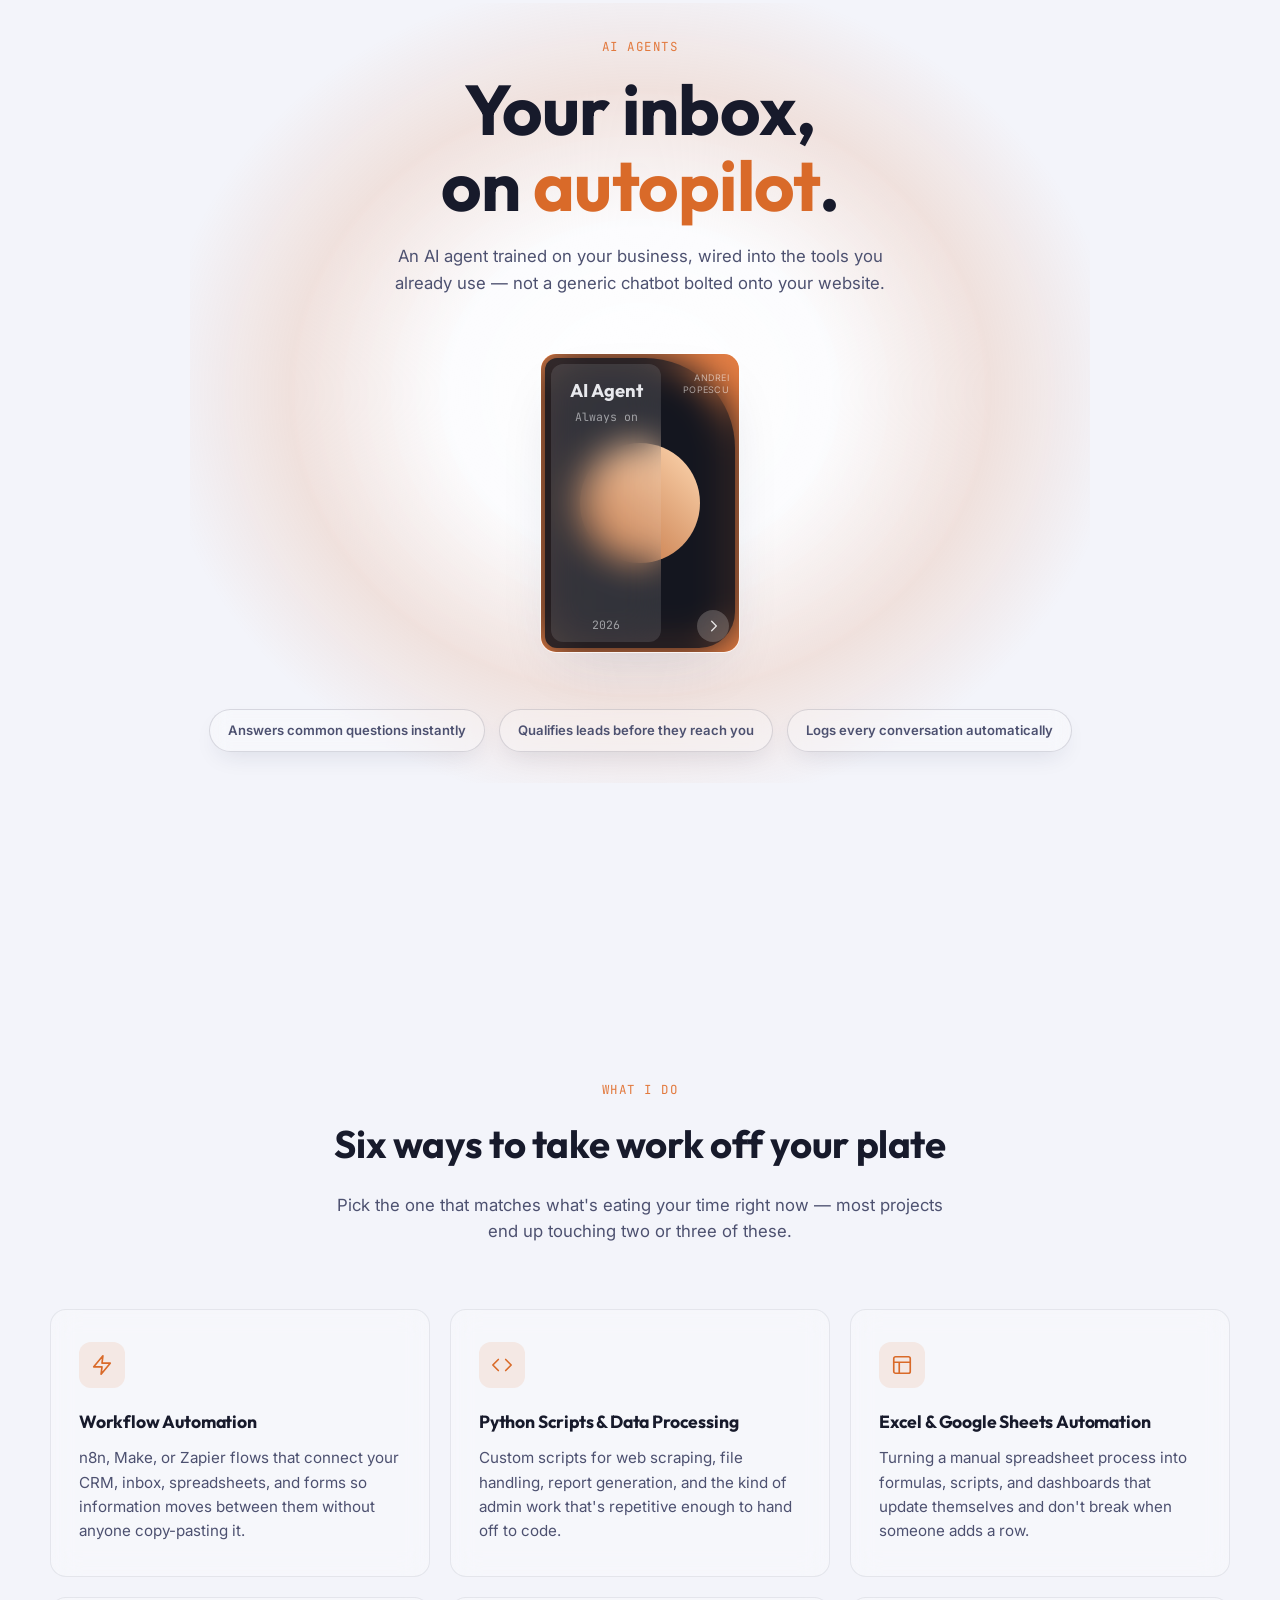
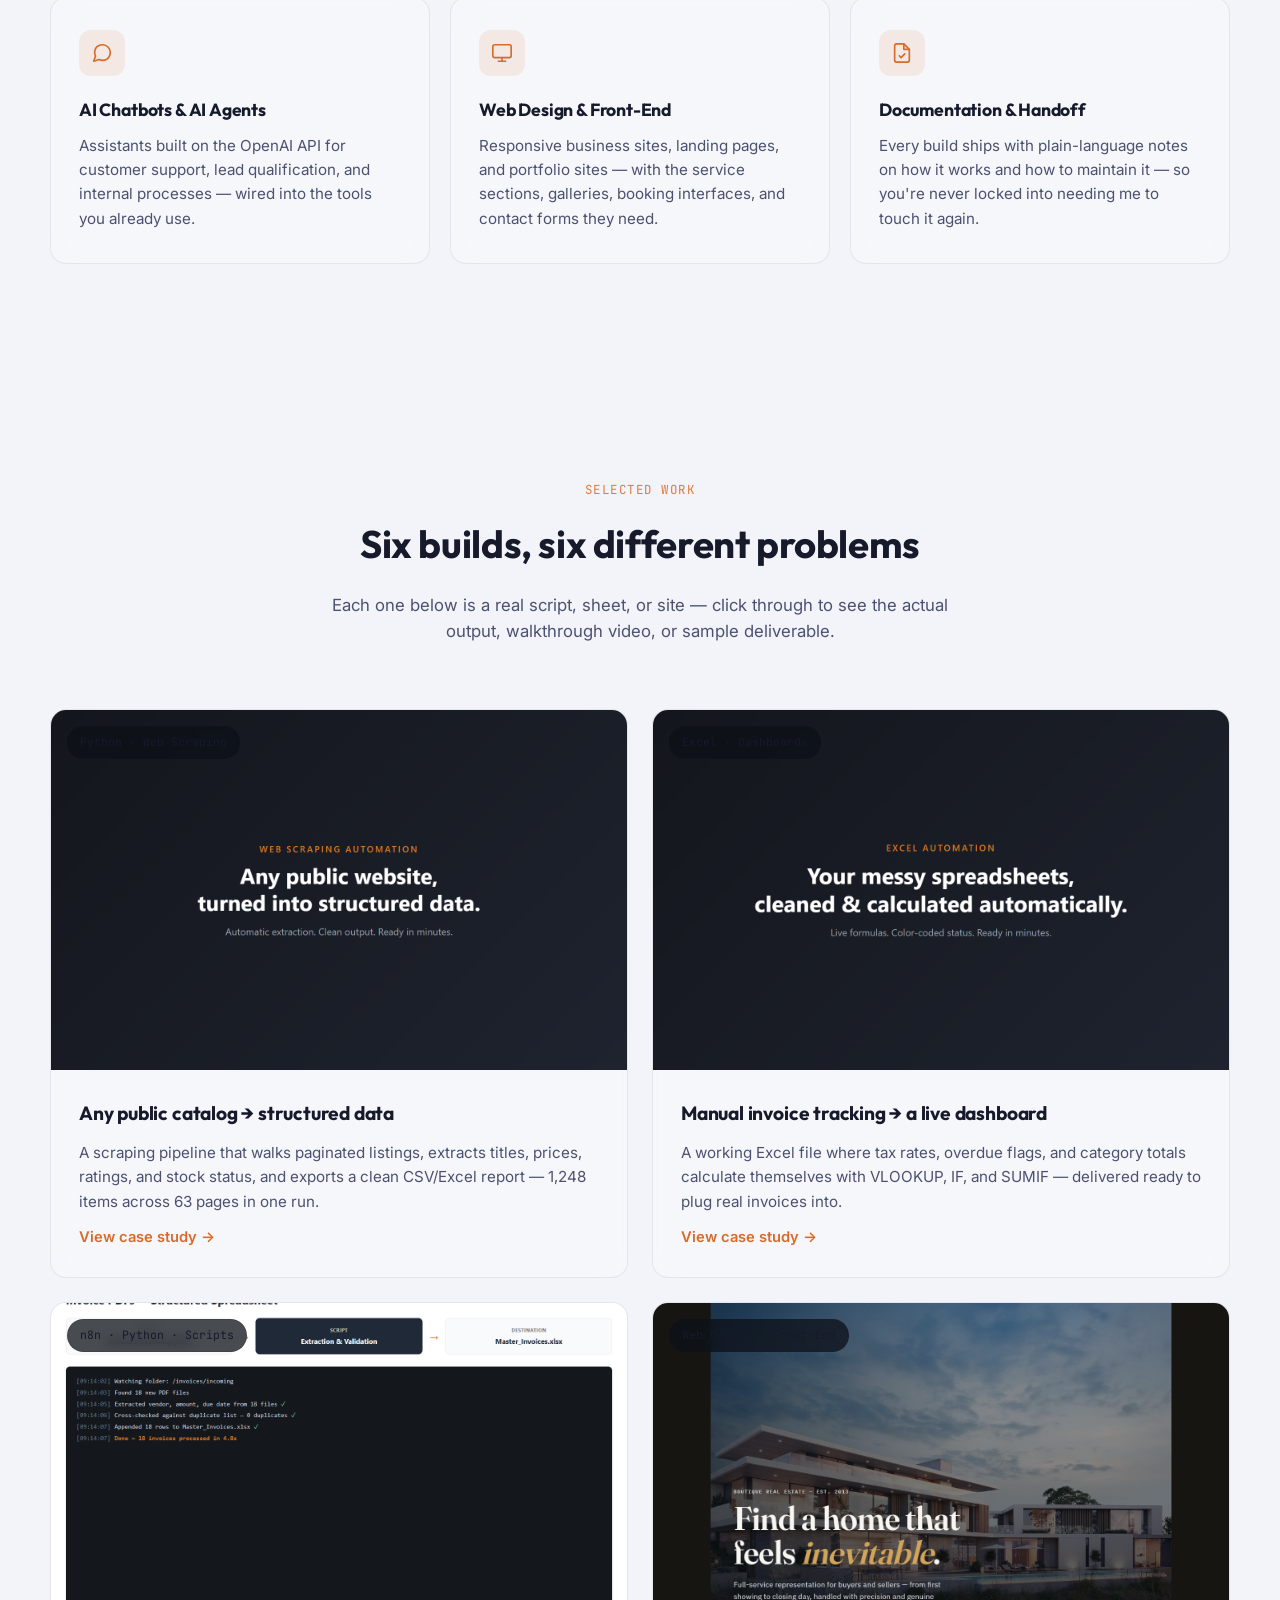
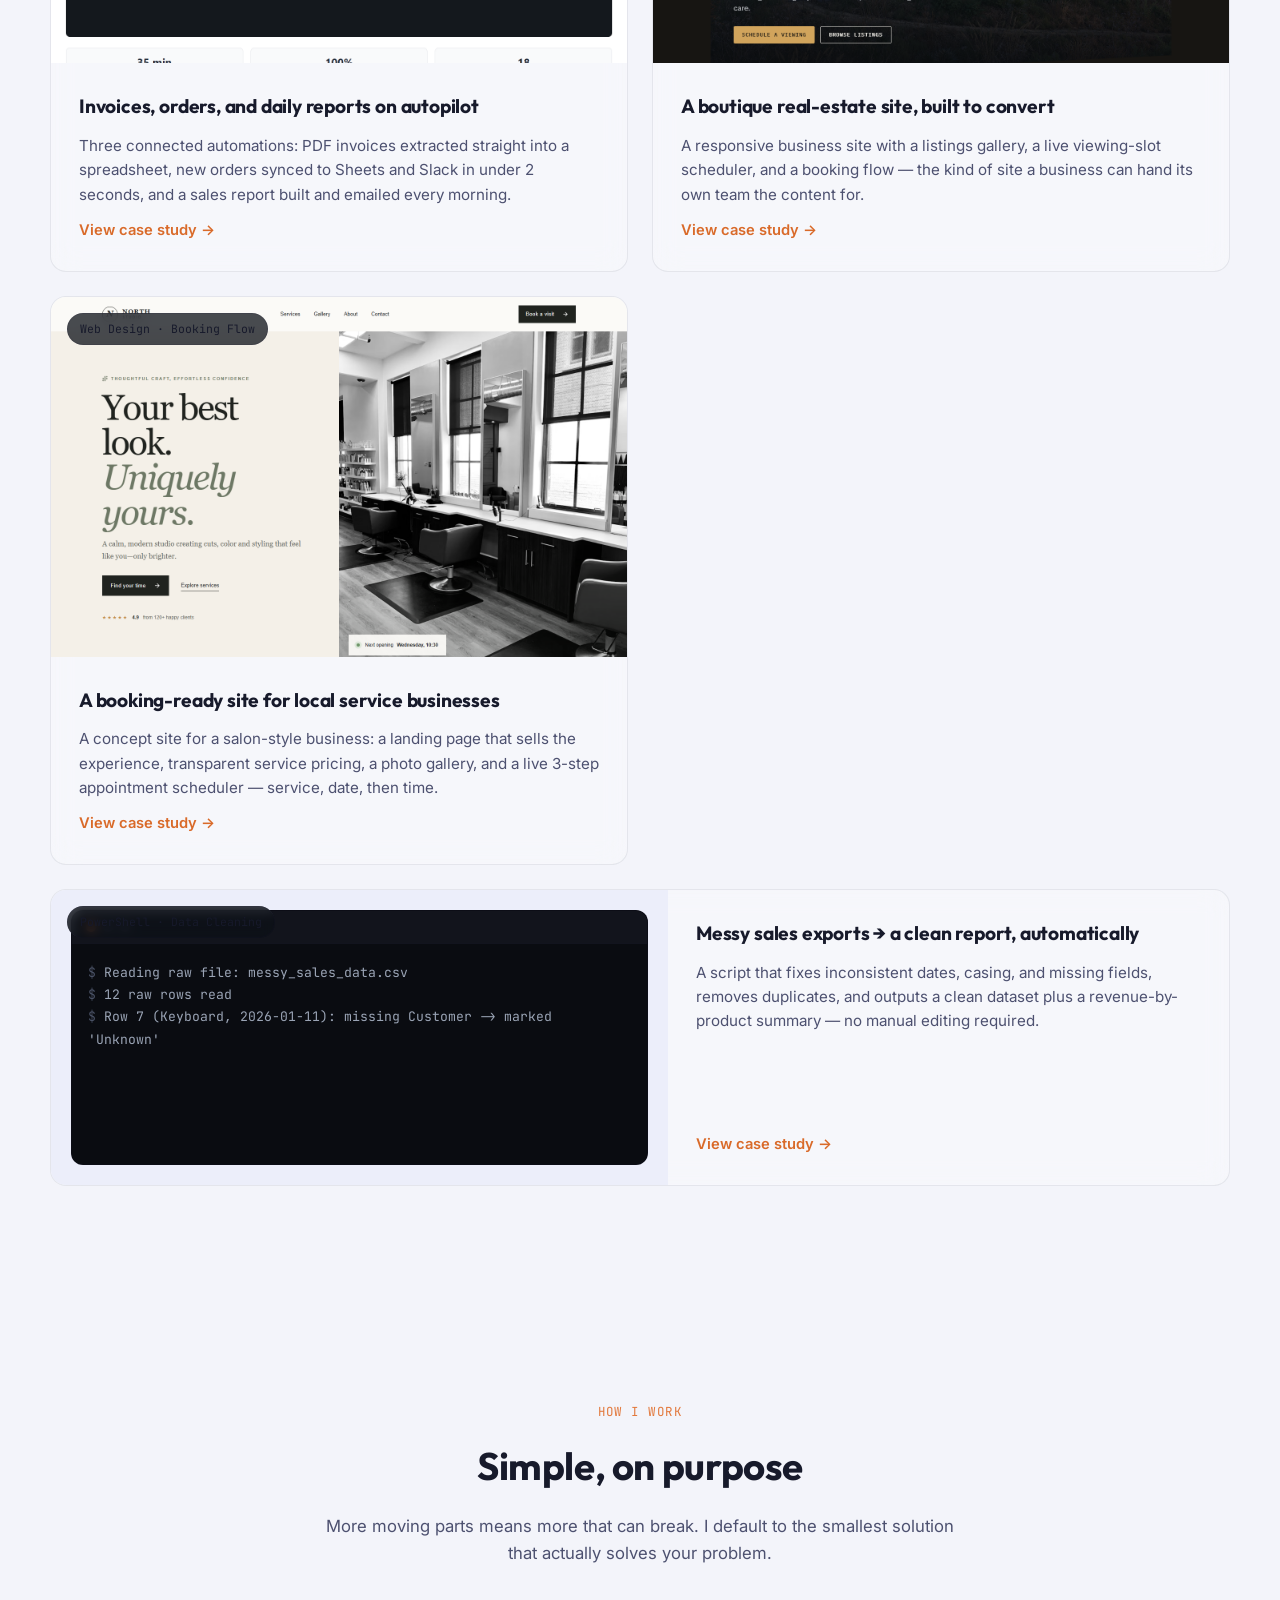
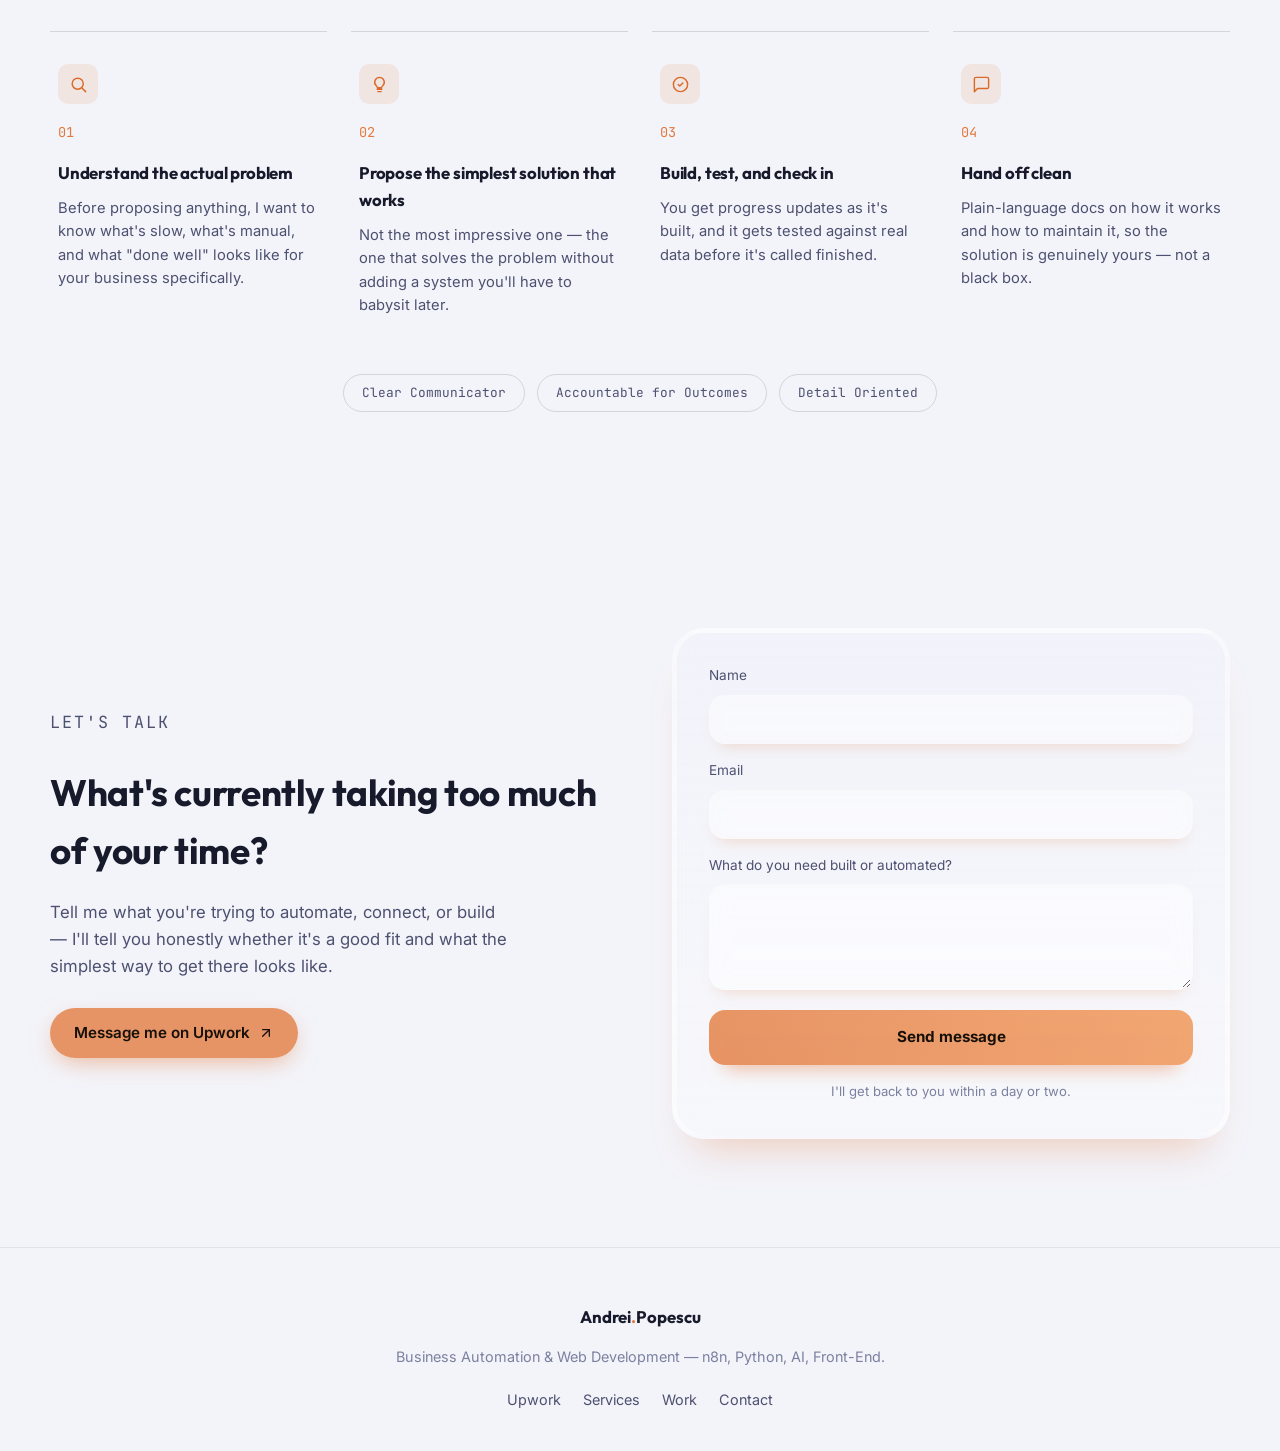
==== commit b2a942b0: "Replace gradient-orb background with the provided photo, fixed and static behind scrolling content" ====
--- a/index.html
+++ b/index.html
@@ -32,12 +32,7 @@
   <symbol id="icon-api" viewBox="0 0 24 24" fill="none" stroke="currentColor" stroke-width="2" stroke-linecap="round" stroke-linejoin="round"><path d="M15 7h3a5 5 0 0 1 5 5 5 5 0 0 1-5 5h-3m-6 0H6a5 5 0 0 1-5-5 5 5 0 0 1 5-5h3"/><line x1="8" y1="12" x2="16" y2="12"/></symbol>
 </svg>
 
-<div class="fixed-bg" aria-hidden="true">
-  <div class="fixed-orb orb-a"></div>
-  <div class="fixed-orb orb-b"></div>
-  <div class="fixed-orb orb-c"></div>
-  <div class="fixed-orb orb-d"></div>
-</div>
+<div class="fixed-bg" aria-hidden="true"></div>
 
 <div class="fixed-cube" aria-hidden="true">
   <div class="cube-loader">
--- a/styles.css
+++ b/styles.css
@@ -371,42 +371,16 @@
 }
 
 /* ============ Fixed cube (persistent AI agent mascot) ============ */
-/* Fixed page background: soft gradient orbs, page scrolls over it */
+/* Fixed page background: static photo, page scrolls over it */
 .fixed-bg {
   position: fixed;
   inset: 0;
   z-index: -2;
-  overflow: hidden;
+  background-image: url("assets/brand/bg-cubes.jpg");
+  background-size: cover;
+  background-position: center 30%;
+  background-repeat: no-repeat;
   pointer-events: none;
-}
-.fixed-orb {
-  position: absolute;
-  border-radius: 50%;
-  filter: blur(2px);
-  opacity: 0.8;
-}
-.orb-a {
-  top: -8%; left: -6%;
-  width: 46vw; height: 46vw;
-  background: radial-gradient(circle at 35% 30%, #fff, var(--accent) 55%, transparent 100%);
-}
-.orb-b {
-  top: 4%; right: -8%;
-  width: 34vw; height: 34vw;
-  background: radial-gradient(circle at 40% 35%, #fff, #b9c2f0 55%, transparent 100%);
-}
-.orb-c {
-  bottom: -10%; left: 30%;
-  width: 40vw; height: 40vw;
-  background: radial-gradient(circle at 35% 30%, #fff, #f0c199 55%, transparent 100%);
-}
-.orb-d {
-  bottom: 20%; right: 10%;
-  width: 26vw; height: 26vw;
-  background: radial-gradient(circle at 40% 35%, #fff, #cfe0ea 55%, transparent 100%);
-}
-@media (max-width: 700px) {
-  .fixed-orb { opacity: 0.55; }
 }
 
 .fixed-cube {
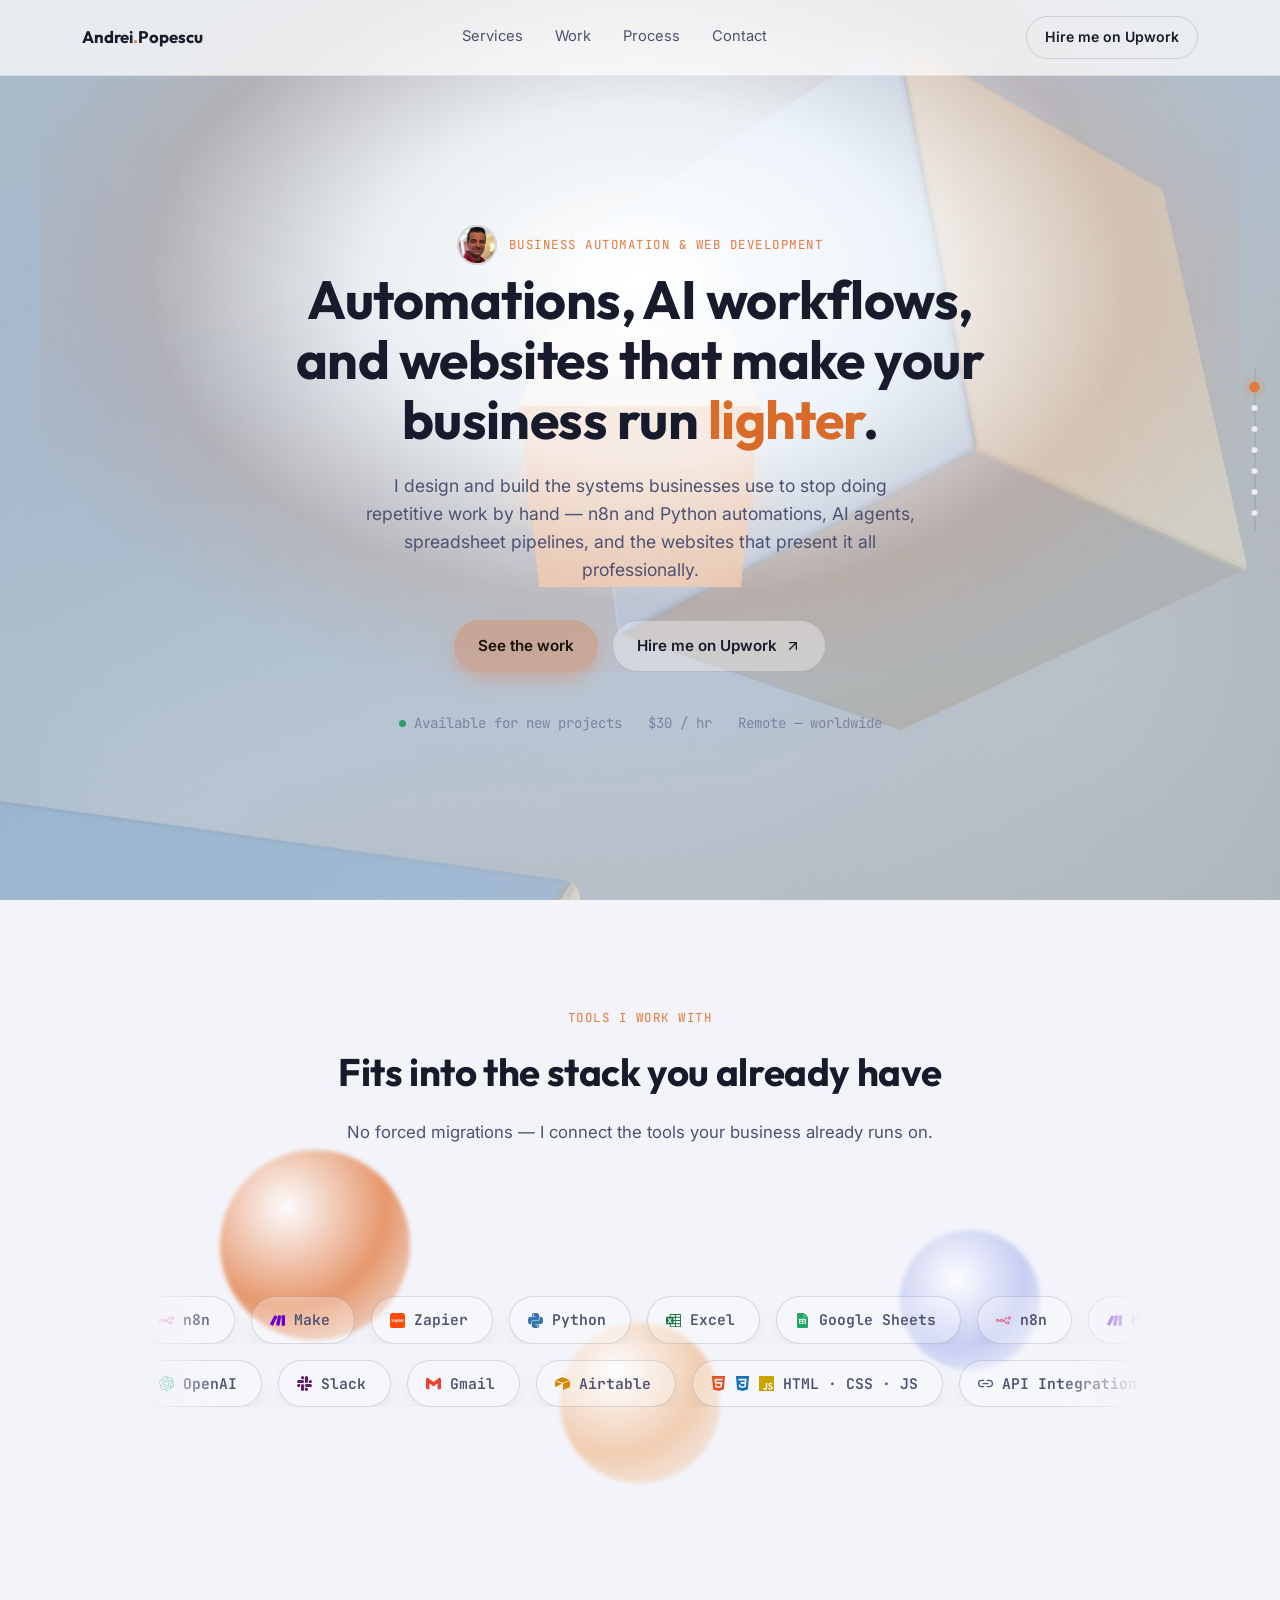
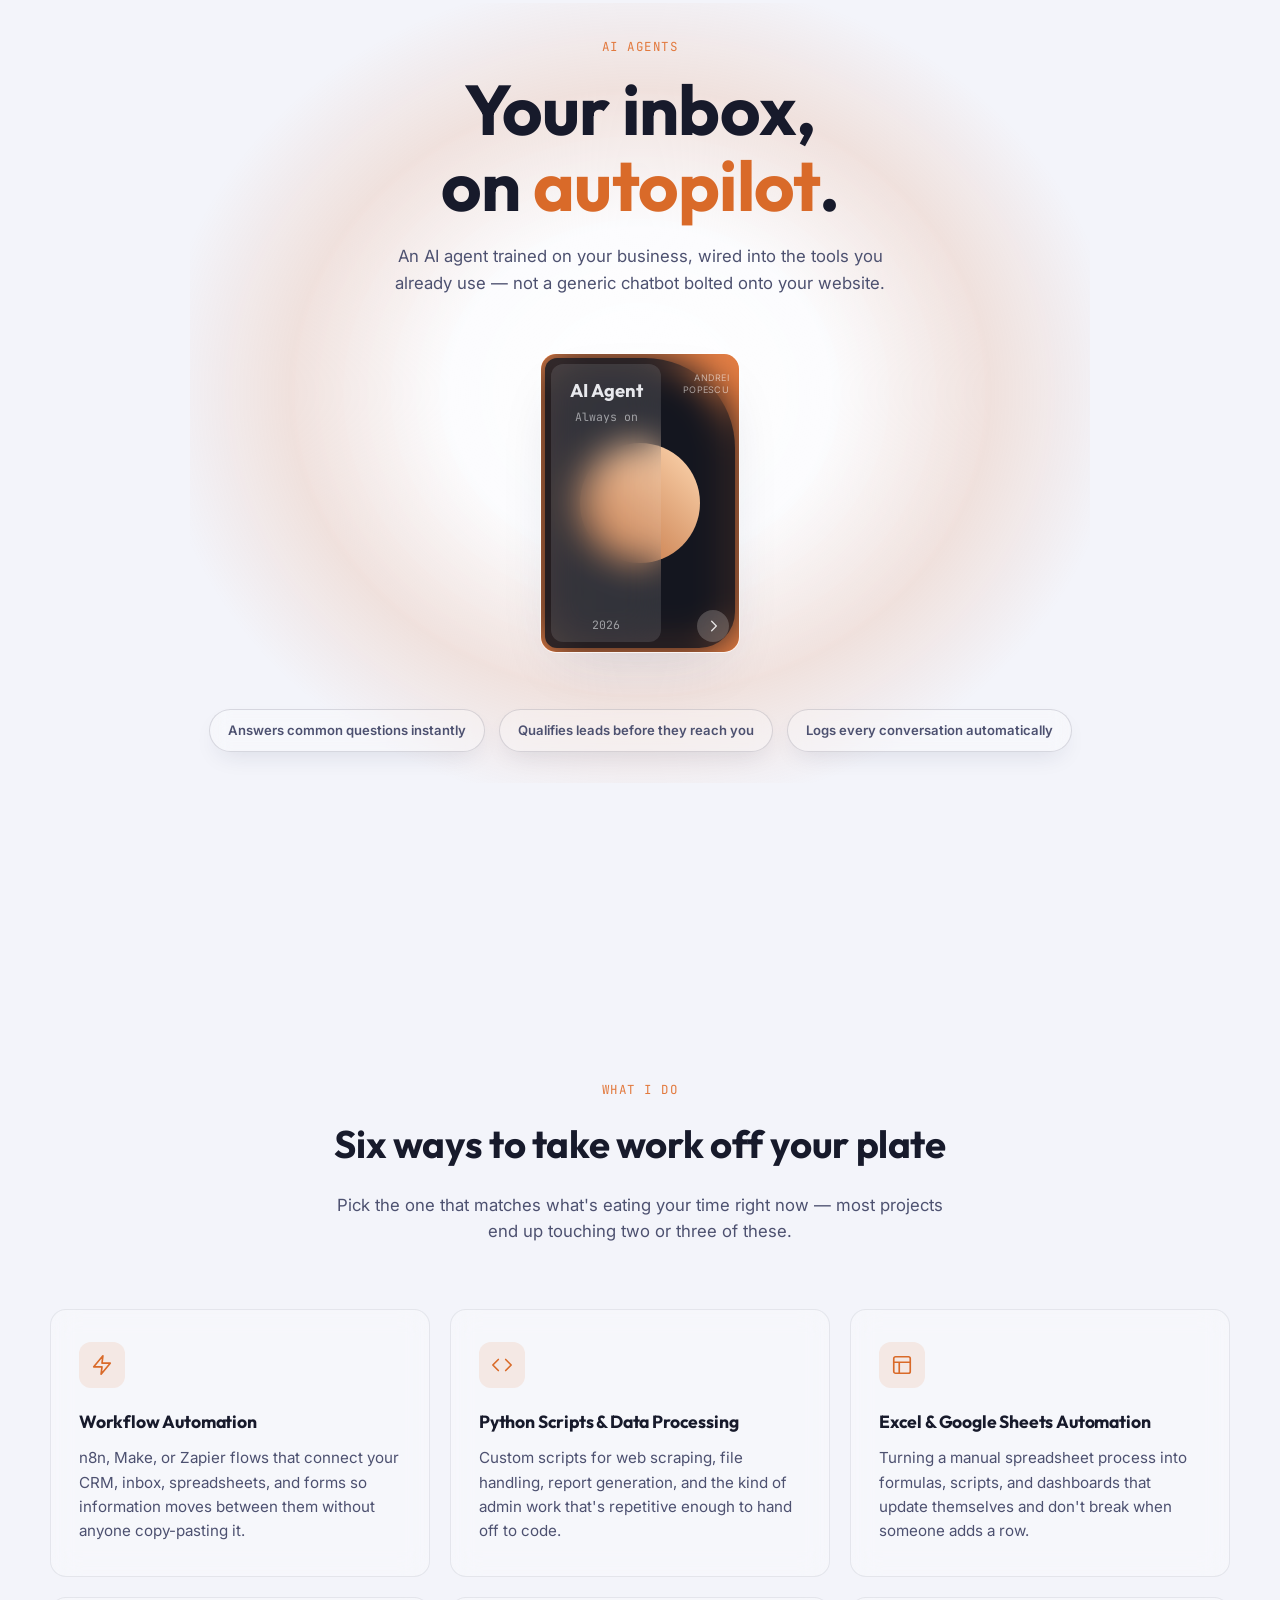
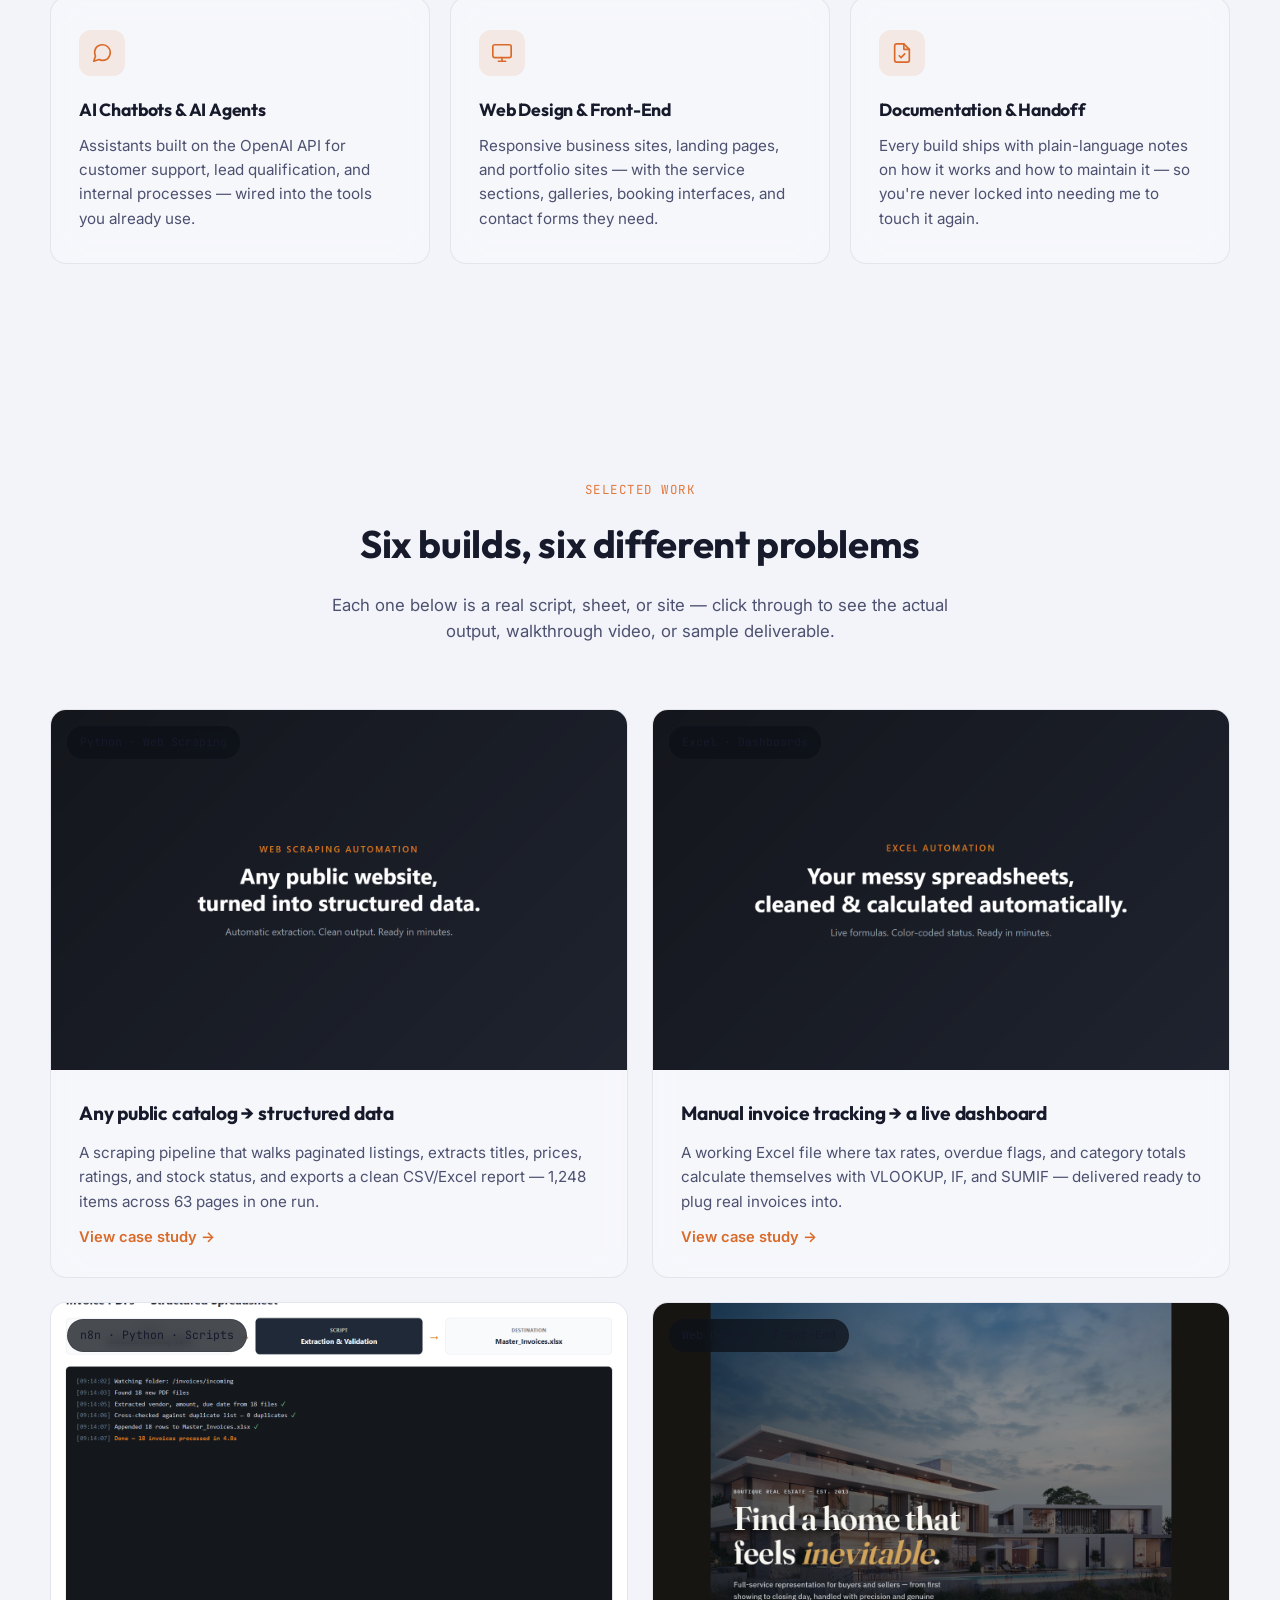
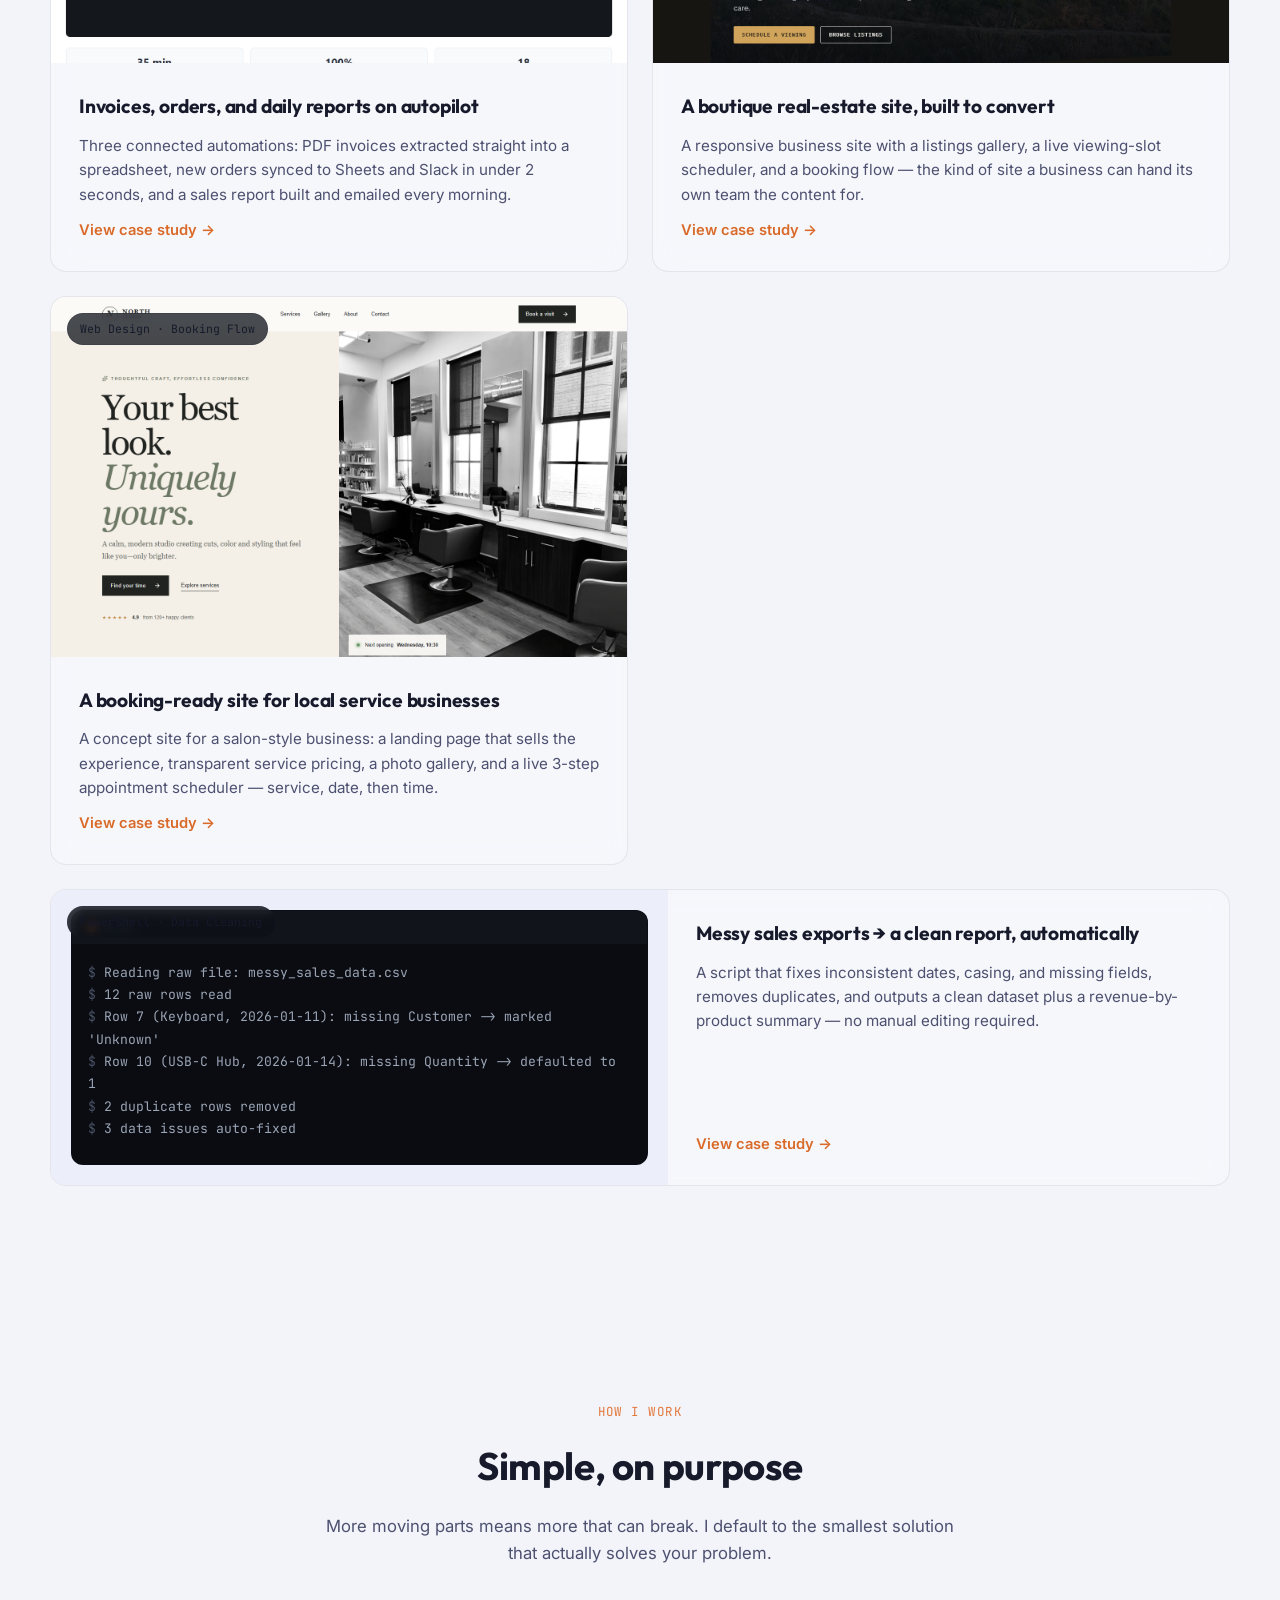
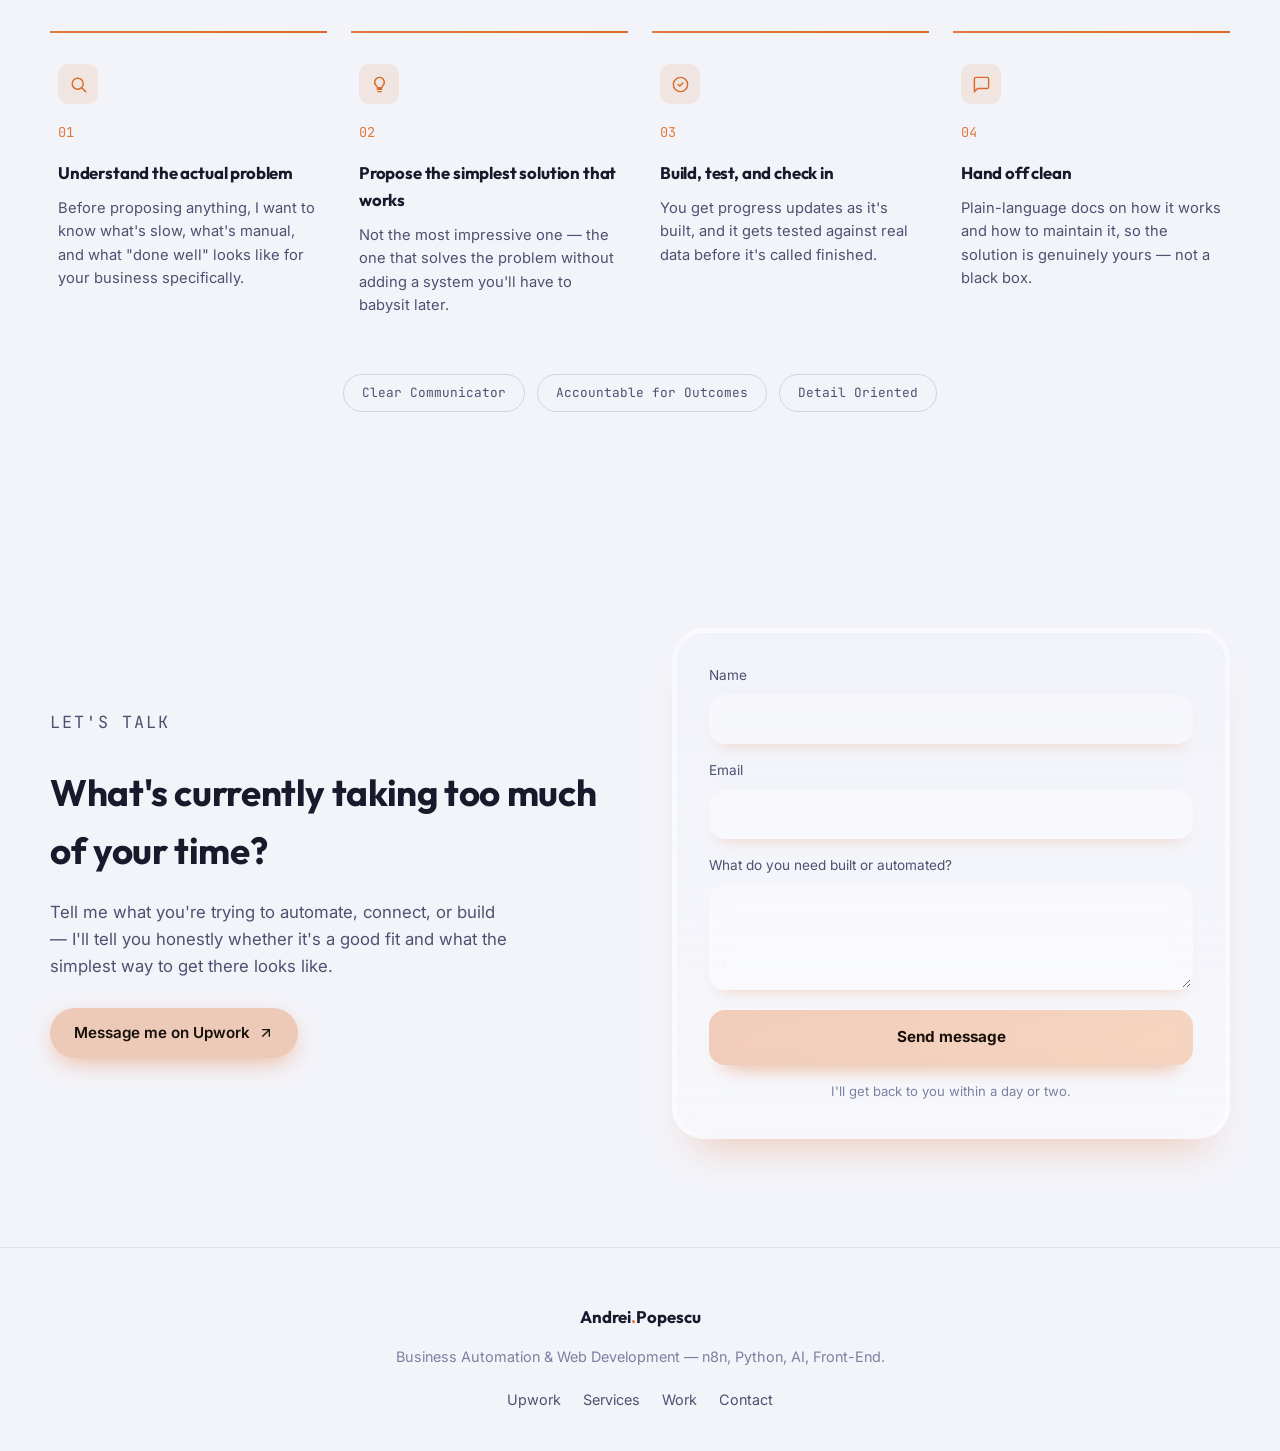
==== commit fbb2b177: "Add GSAP ScrollTrigger scroll animations: staggered card reveals, section-heading reveals, contact/a" ====
--- a/index.html
+++ b/index.html
@@ -357,6 +357,7 @@
 
     <div class="process-grid">
       <div class="process-step">
+        <span class="process-bar" aria-hidden="true"></span>
         <div class="process-icon">
           <svg viewBox="0 0 24 24" fill="none" stroke="currentColor" stroke-width="1.8" stroke-linecap="round" stroke-linejoin="round"><circle cx="11" cy="11" r="7"/><path d="m21 21-4.3-4.3"/></svg>
         </div>
@@ -365,6 +366,7 @@
         <p>Before proposing anything, I want to know what's slow, what's manual, and what "done well" looks like for your business specifically.</p>
       </div>
       <div class="process-step">
+        <span class="process-bar" aria-hidden="true"></span>
         <div class="process-icon">
           <svg viewBox="0 0 24 24" fill="none" stroke="currentColor" stroke-width="1.8" stroke-linecap="round" stroke-linejoin="round"><path d="M9 18h6M10 21h4M12 3a6 6 0 0 0-4 10.5c.6.6 1 1.3 1.2 2.1l.1.4h5.4l.1-.4c.2-.8.6-1.5 1.2-2.1A6 6 0 0 0 12 3Z"/></svg>
         </div>
@@ -373,6 +375,7 @@
         <p>Not the most impressive one — the one that solves the problem without adding a system you'll have to babysit later.</p>
       </div>
       <div class="process-step">
+        <span class="process-bar" aria-hidden="true"></span>
         <div class="process-icon">
           <svg viewBox="0 0 24 24" fill="none" stroke="currentColor" stroke-width="1.8" stroke-linecap="round" stroke-linejoin="round"><path d="m9 12 2 2 4-4"/><circle cx="12" cy="12" r="9"/></svg>
         </div>
@@ -381,6 +384,7 @@
         <p>You get progress updates as it's built, and it gets tested against real data before it's called finished.</p>
       </div>
       <div class="process-step">
+        <span class="process-bar" aria-hidden="true"></span>
         <div class="process-icon">
           <svg viewBox="0 0 24 24" fill="none" stroke="currentColor" stroke-width="1.8" stroke-linecap="round" stroke-linejoin="round"><path d="M21 15a2 2 0 0 1-2 2H7l-4 4V5a2 2 0 0 1 2-2h14a2 2 0 0 1 2 2z"/></svg>
         </div>
@@ -456,6 +460,9 @@
   </div>
 </div>
 
+<script src="https://cdnjs.cloudflare.com/ajax/libs/gsap/3.12.5/gsap.min.js"></script>
+<script src="https://cdnjs.cloudflare.com/ajax/libs/gsap/3.12.5/ScrollTrigger.min.js"></script>
 <script src="script.js"></script>
+<script src="scroll-animations.js"></script>
 </body>
 </html>
--- a/styles.css
+++ b/styles.css
@@ -106,7 +106,7 @@
   overflow: hidden;
 }
 .btn-primary {
-  background: rgba(226, 121, 61, 0.78);
+  background: rgba(226, 121, 61, 0.35);
   backdrop-filter: blur(8px);
   -webkit-backdrop-filter: blur(8px);
   color: #171008;
@@ -217,9 +217,6 @@
   margin: 0 auto 20px;
   position: relative;
   z-index: 1;
-  opacity: 0;
-  transform: translateY(18px);
-  transition: opacity 0.7s cubic-bezier(0.16, 1, 0.3, 1), transform 0.7s cubic-bezier(0.16, 1, 0.3, 1);
 }
 .agent-title em { font-style: normal; color: var(--accent-bright); }
 .agent-sub {
@@ -229,14 +226,6 @@
   margin: 0 auto;
   color: var(--text-dim);
   font-size: 1.05rem;
-  opacity: 0;
-  transform: translateY(14px);
-  transition: opacity 0.7s ease 0.12s, transform 0.7s ease 0.12s;
-}
-.agent-spotlight.in-view .agent-title,
-.agent-spotlight.in-view .agent-sub {
-  opacity: 1;
-  transform: translateY(0);
 }
 /* UIverse-style glass card (AI agent visual) */
 .ui-card {
@@ -354,18 +343,9 @@
   color: var(--text-dim);
   white-space: nowrap;
   box-shadow: var(--shadow-sm);
-  opacity: 0;
-  animation: agentTagIn 0.6s ease forwards;
   transition: background 0.2s ease;
 }
 .agent-tag:hover { background: rgba(255, 255, 255, 0.95); }
-.agent-tags-row .agent-tag:nth-child(1) { animation-delay: 0.3s; }
-.agent-tags-row .agent-tag:nth-child(2) { animation-delay: 0.5s; }
-.agent-tags-row .agent-tag:nth-child(3) { animation-delay: 0.7s; }
-@keyframes agentTagIn {
-  from { opacity: 0; transform: translateY(10px); }
-  to { opacity: 1; transform: translateY(0); }
-}
 @media (max-width: 600px) {
   .agent-tag { white-space: normal; }
 }
@@ -388,10 +368,10 @@
   top: 50%;
   left: 50%;
   transform: translate(-50%, -50%);
-  z-index: 50;
+  z-index: -1;
   pointer-events: none;
   perspective: 600px;
-  opacity: 0.78;
+  opacity: 0.9;
 }
 .cube-loader {
   position: relative;
@@ -455,7 +435,7 @@
     0 0 40px hsl(24, 60%, 80%);
 }
 @media (max-width: 640px) {
-  .fixed-cube { transform: translate(-50%, -50%) scale(0.6); opacity: 0.6; }
+  .fixed-cube { transform: translate(-50%, -50%) scale(0.6); opacity: 0.75; }
 }
 
 /* ============ Nav ============ */
@@ -893,8 +873,20 @@
   gap: 24px;
 }
 .process-step {
+  position: relative;
   padding: 32px 8px 0;
   border-top: 1px solid var(--border-strong);
+}
+.process-bar {
+  position: absolute;
+  top: -1px;
+  left: 0;
+  width: 100%;
+  height: 2px;
+  background: linear-gradient(90deg, var(--accent), var(--accent-bright));
+  transform: scaleX(1);
+  transform-origin: left center;
+  pointer-events: none;
 }
 .process-icon {
   width: 40px; height: 40px;
@@ -968,7 +960,7 @@
 .form-row { display: flex; flex-direction: column; gap: 8px; }
 .form-row label { font-size: 0.85rem; color: var(--text-dim); }
 .form-row input, .form-row textarea {
-  background: rgba(255, 255, 255, 0.45);
+  background: rgba(255, 255, 255, 0.32);
   backdrop-filter: blur(10px);
   -webkit-backdrop-filter: blur(10px);
   border: 2px solid transparent;
@@ -996,11 +988,11 @@
   font-weight: 700;
   font-size: 0.95rem;
   color: #171008;
-  background: linear-gradient(45deg, rgba(226, 121, 61, 0.8) 0%, rgba(240, 146, 79, 0.8) 100%);
+  background: linear-gradient(45deg, rgba(226, 121, 61, 0.35) 0%, rgba(240, 146, 79, 0.35) 100%);
   backdrop-filter: blur(8px);
   -webkit-backdrop-filter: blur(8px);
   box-shadow: 0 18px 20px -16px rgba(226, 121, 61, 0.55);
-  transition: transform 0.2s ease, box-shadow 0.2s ease;
+  transition: transform 0.2s ease, box-shadow 0.2s ease, background 0.2s ease;
 }
 .form-submit:hover {
   transform: scale(1.03);
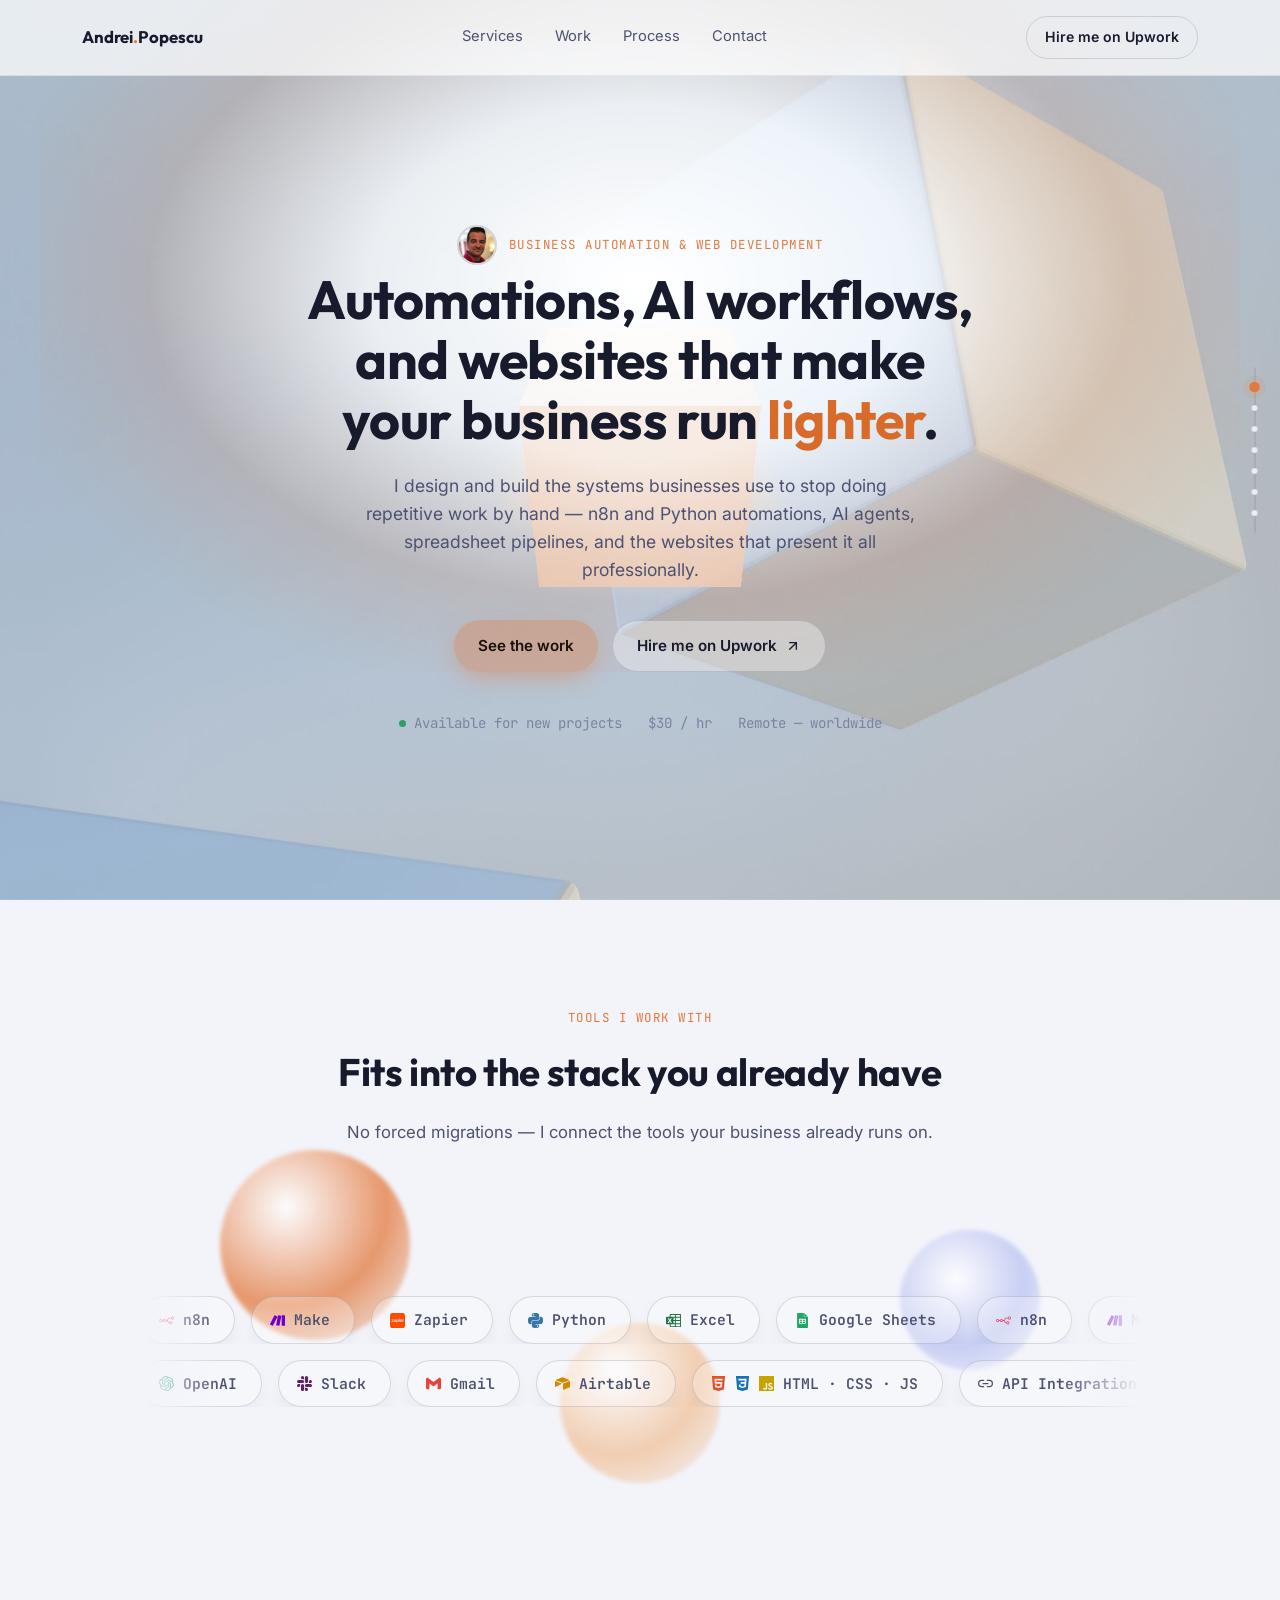
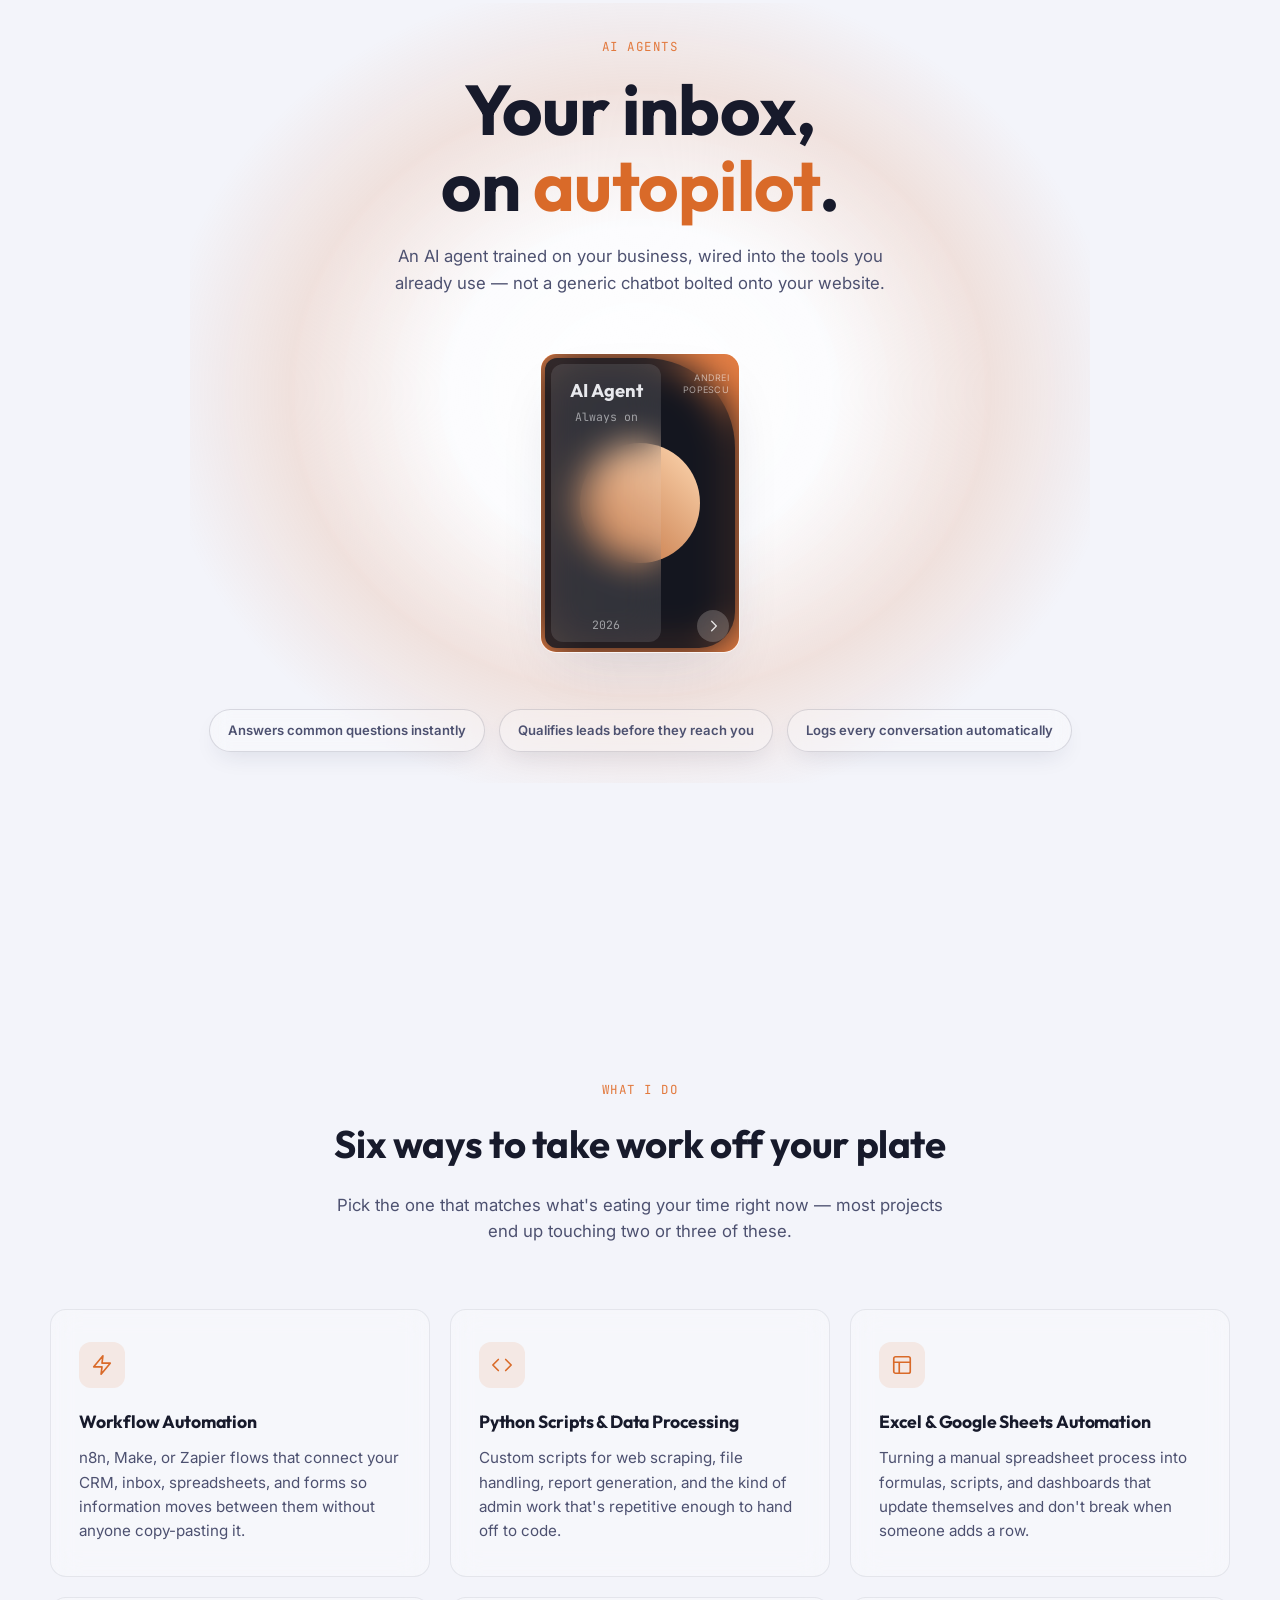
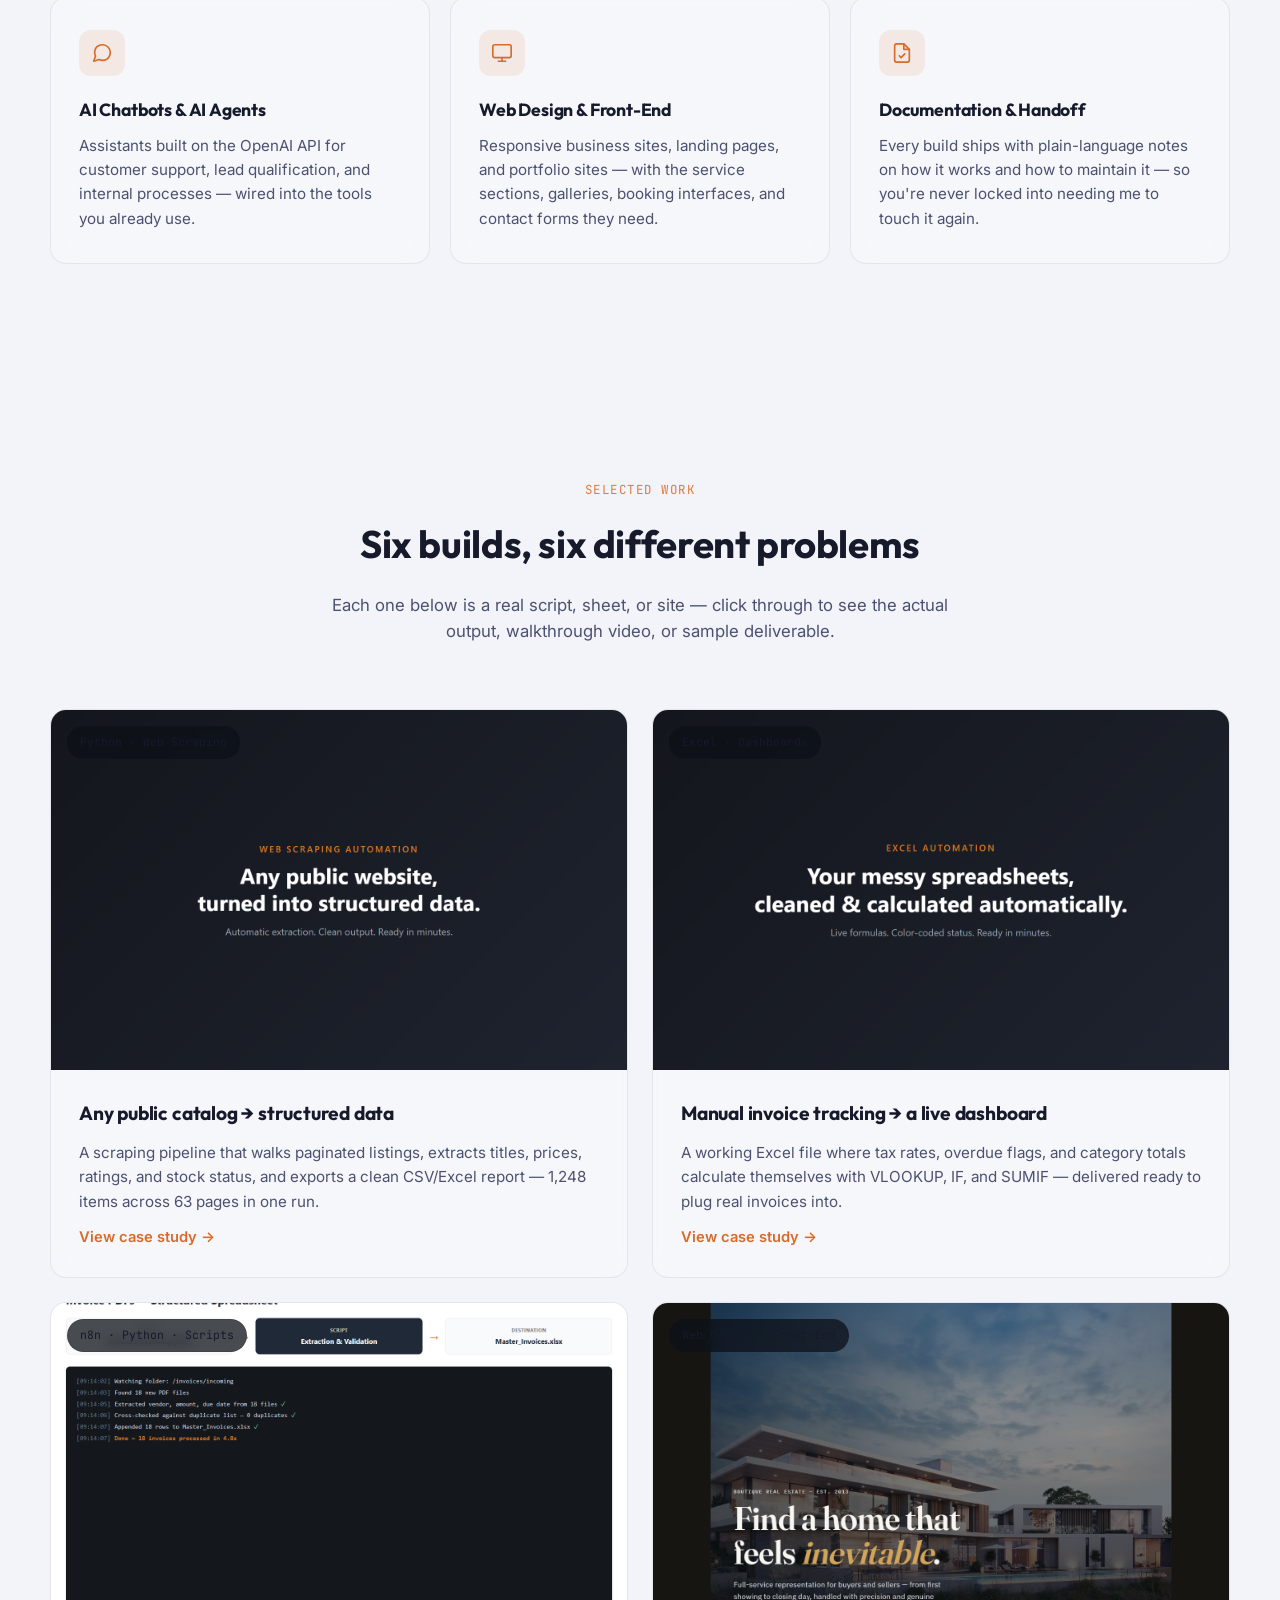
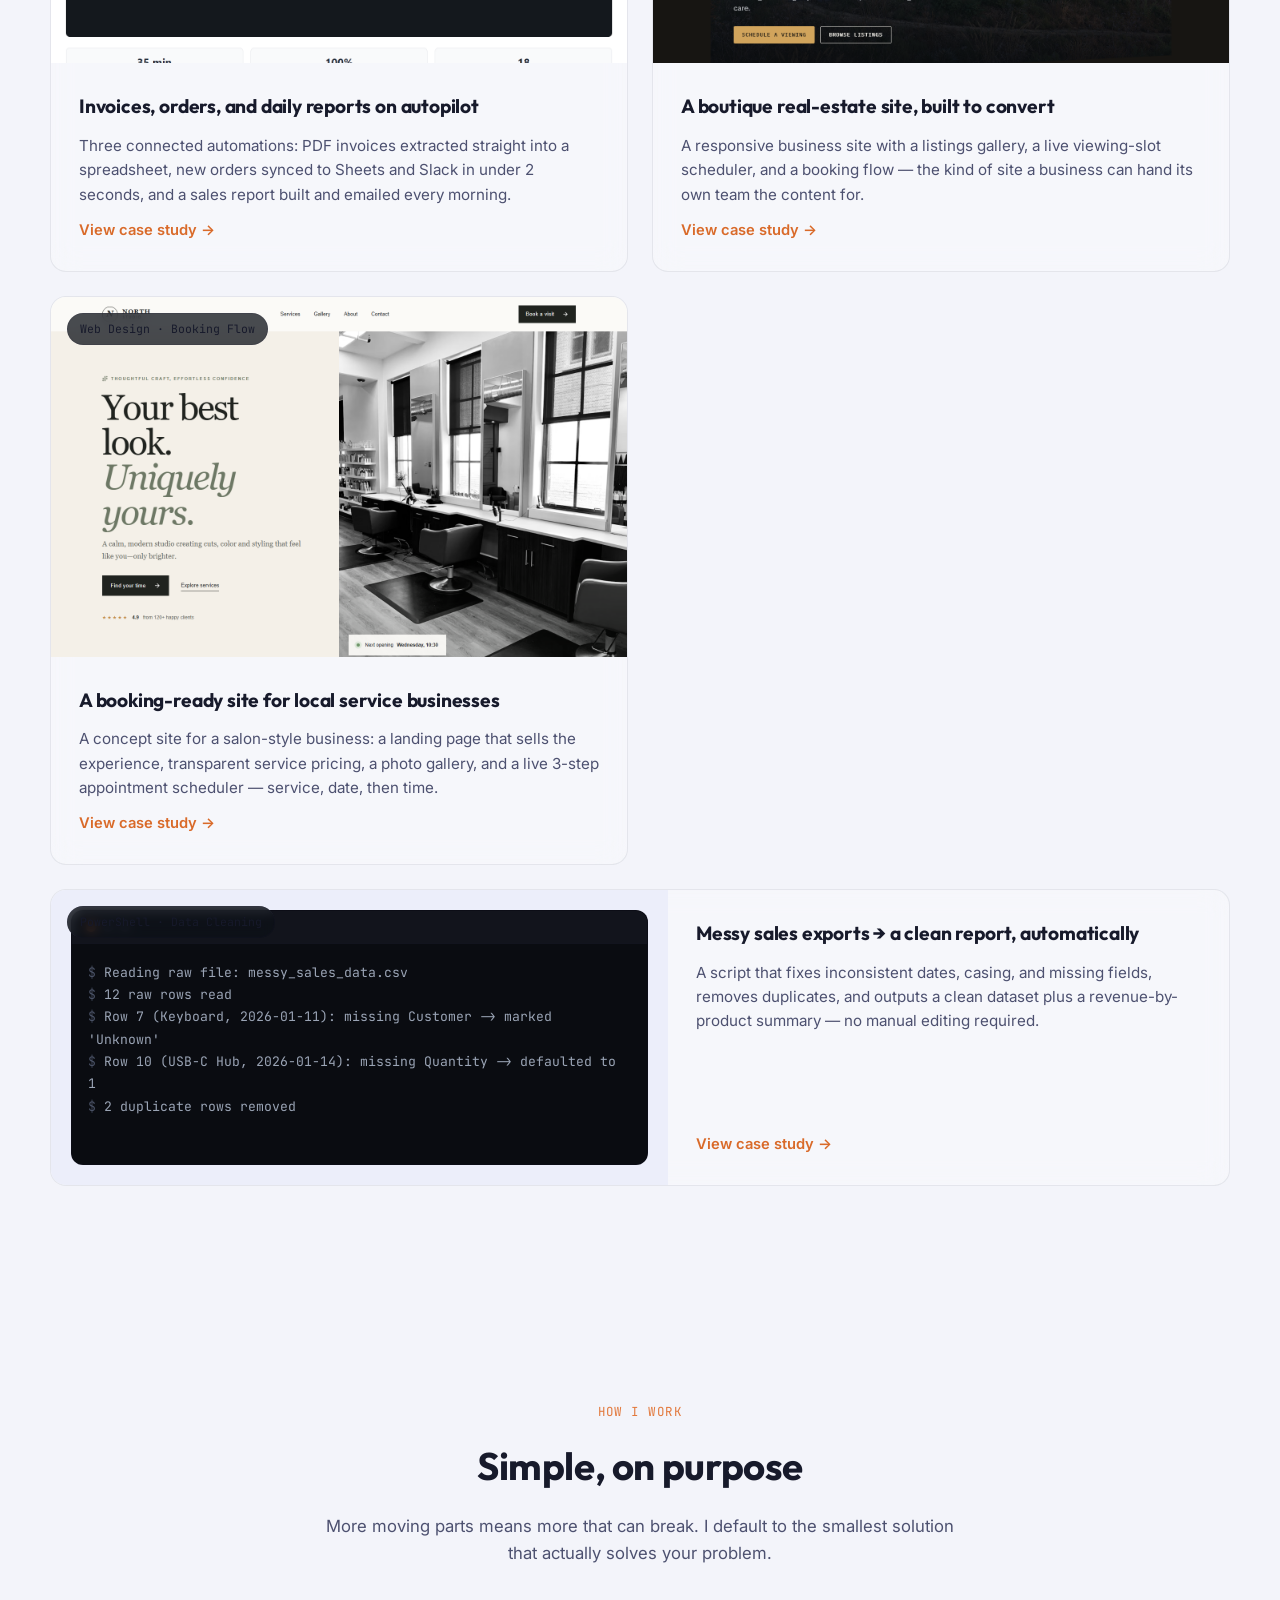
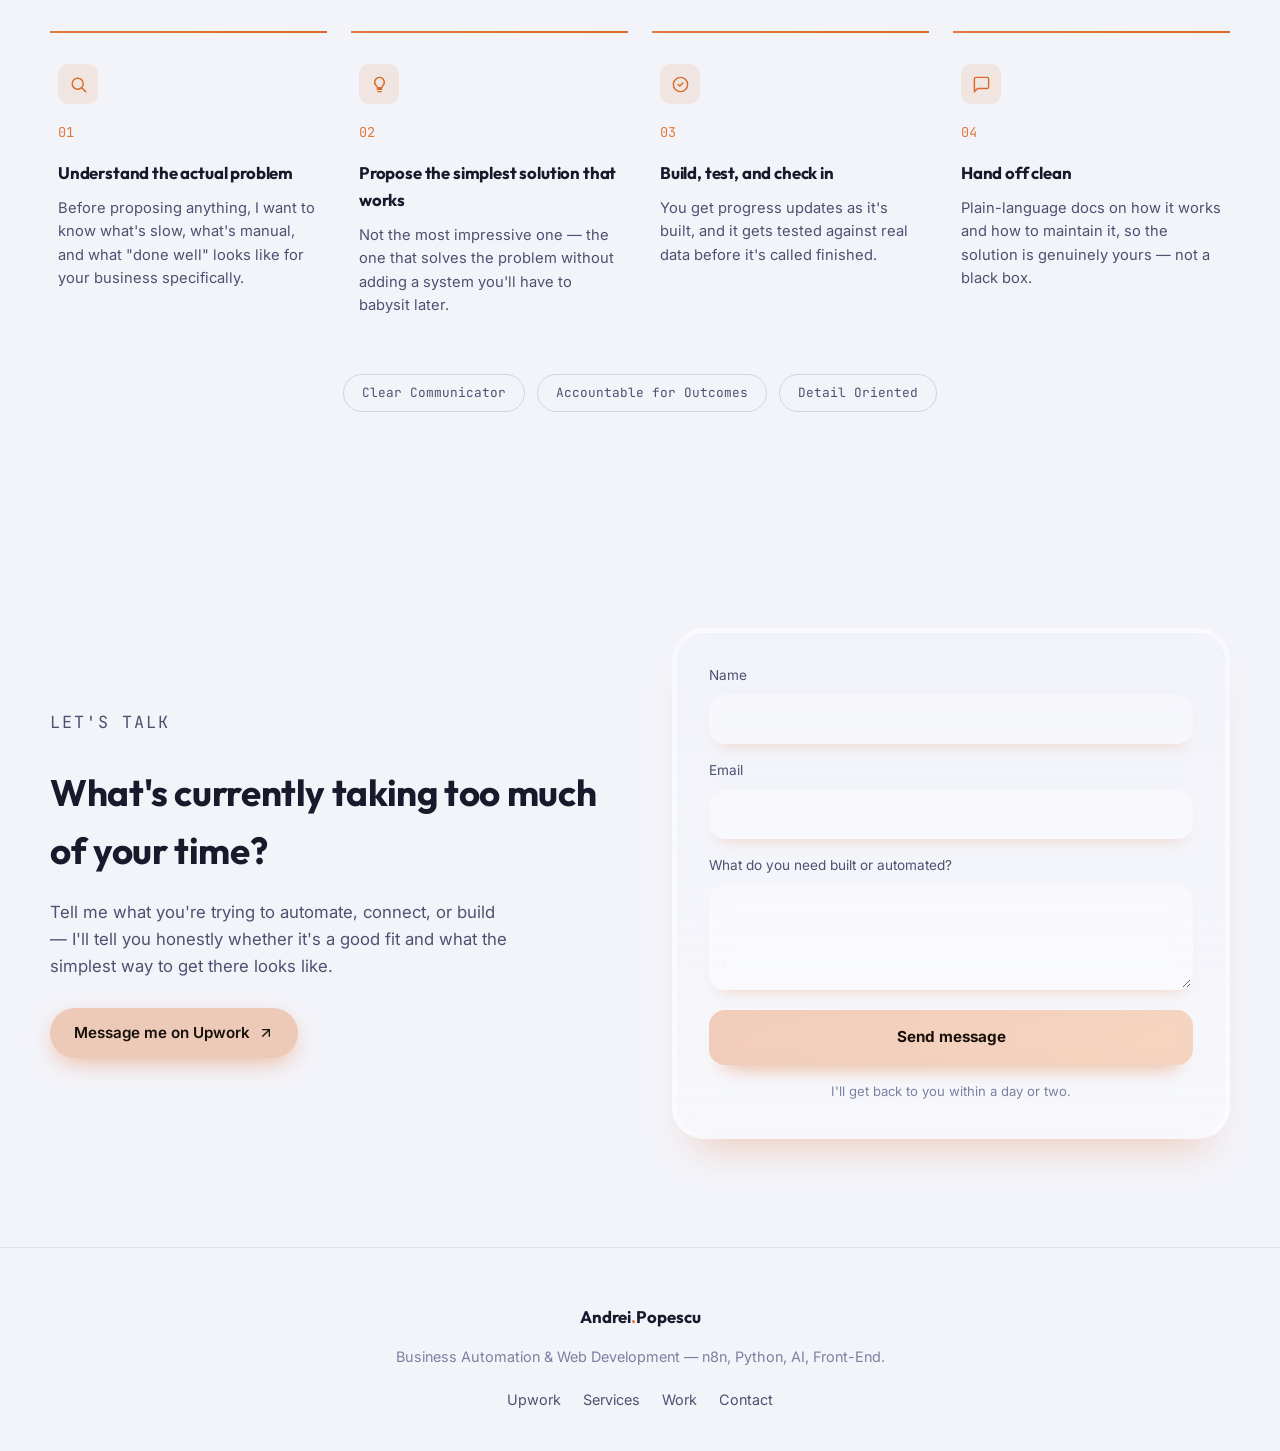
==== commit f6e4d1ef: "Make scroll animations bolder (headline wipes, alternating card slides, stronger parallax) and fix m" ====
--- a/index.html
+++ b/index.html
@@ -5,6 +5,15 @@
 <meta name="viewport" content="width=device-width, initial-scale=1.0">
 <title>Andrei Popescu — Business Automation &amp; Web Development</title>
 <meta name="description" content="I build practical automations, AI-powered workflows, and modern websites that help businesses save time, improve operations, and present themselves professionally online.">
+<meta property="og:type" content="website">
+<meta property="og:url" content="https://andreyseby-blip.github.io/">
+<meta property="og:title" content="Andrei Popescu — Business Automation & Web Development">
+<meta property="og:description" content="I build practical automations, AI-powered workflows, and modern websites that help businesses save time, improve operations, and present themselves professionally online.">
+<meta property="og:image" content="https://andreyseby-blip.github.io/assets/brand/andrei.jpg">
+<meta name="twitter:card" content="summary_large_image">
+<meta name="twitter:title" content="Andrei Popescu — Business Automation & Web Development">
+<meta name="twitter:description" content="I build practical automations, AI-powered workflows, and modern websites that help businesses save time, improve operations, and present themselves professionally online.">
+<meta name="twitter:image" content="https://andreyseby-blip.github.io/assets/brand/andrei.jpg">
 <link rel="icon" href="data:image/svg+xml,%3Csvg xmlns='http://www.w3.org/2000/svg' viewBox='0 0 100 100'%3E%3Crect width='100' height='100' rx='22' fill='%23141824'/%3E%3Ccircle cx='50' cy='50' r='16' fill='%23e2793d'/%3E%3C/svg%3E">
 <link rel="preconnect" href="https://fonts.googleapis.com">
 <link rel="preconnect" href="https://fonts.gstatic.com" crossorigin>
@@ -13,6 +22,7 @@
 </head>
 <body>
 
+<a href="#main" class="skip-link">Skip to content</a>
 <div class="grain"></div>
 
 <svg style="display:none" aria-hidden="true">
@@ -64,7 +74,7 @@
   </div>
 </header>
 
-<main>
+<main id="main">
 
   <!-- SCROLL PROGRESS RAIL -->
   <nav class="scroll-rail" id="scrollRail" aria-label="Section progress">
--- a/styles.css
+++ b/styles.css
@@ -47,6 +47,7 @@
 html {
   scroll-behavior: smooth;
   color-scheme: light;
+  overflow-x: hidden;
 }
 
 body {
@@ -63,6 +64,34 @@
 a { color: inherit; text-decoration: none; }
 button { font: inherit; cursor: pointer; background: none; border: none; color: inherit; }
 ul { list-style: none; }
+
+/* ============ Accessibility ============ */
+.skip-link {
+  position: fixed;
+  left: 16px;
+  top: -60px;
+  z-index: 999;
+  background: var(--text);
+  color: #fff;
+  padding: 12px 20px;
+  border-radius: 999px;
+  font-family: var(--ff-mono);
+  font-size: 0.85rem;
+  transition: top 0.2s ease;
+}
+.skip-link:focus {
+  top: 16px;
+  outline: 2px solid var(--accent);
+  outline-offset: 2px;
+}
+a:focus-visible,
+button:focus-visible,
+input:focus-visible,
+textarea:focus-visible {
+  outline: 2px solid var(--accent);
+  outline-offset: 3px;
+  border-radius: 4px;
+}
 
 .eyebrow {
   font-family: var(--ff-mono);
@@ -147,6 +176,7 @@
   font-size: 0.88rem;
 }
 .btn-ghost:hover { border-color: var(--accent); color: #171008; }
+.btn:active { transform: scale(0.97); }
 
 /* ============ Scroll progress rail ============ */
 .scroll-rail {
@@ -217,6 +247,7 @@
   margin: 0 auto 20px;
   position: relative;
   z-index: 1;
+  text-wrap: balance;
 }
 .agent-title em { font-style: normal; color: var(--accent-bright); }
 .agent-sub {
@@ -493,6 +524,7 @@
 .hero {
   position: relative;
   min-height: 100vh;
+  min-height: 100dvh;
   display: flex;
   align-items: center;
   justify-content: center;
@@ -556,6 +588,7 @@
   font-size: clamp(2.2rem, 4.2vw, 3.4rem);
   line-height: 1.12;
   margin-bottom: 22px;
+  text-wrap: balance;
 }
 .hero-title em {
   font-style: normal;
@@ -714,6 +747,7 @@
 .section-head h2 {
   font-size: clamp(1.8rem, 3.2vw, 2.4rem);
   margin-bottom: 16px;
+  text-wrap: balance;
 }
 .section-sub { color: var(--text-dim); font-size: 1.05rem; }
 
@@ -739,6 +773,7 @@
   background: rgba(255, 255, 255, 0.95);
   transform: translateY(-4px);
 }
+.service-card:active { transform: translateY(-1px) scale(0.99); }
 .service-icon {
   width: 46px; height: 46px;
   border-radius: 12px;
@@ -779,6 +814,7 @@
   transition: transform 0.25s ease, border-color 0.25s ease;
 }
 .work-card:hover { transform: translateY(-4px); border-color: var(--border-strong); background: rgba(255, 255, 255, 0.95); }
+.work-card:active { transform: translateY(-1px) scale(0.99); }
 .work-card:nth-child(6) { grid-column: 1 / -1; }
 .work-card:nth-child(6) .work-media { aspect-ratio: unset; }
 @media (min-width: 860px) {
@@ -974,9 +1010,12 @@
   transition: border-color 0.2s ease;
 }
 .form-row input:focus, .form-row textarea:focus {
-  outline: none;
   border-color: var(--accent);
   background: rgba(255, 255, 255, 0.95);
+}
+.form-row input:focus-visible, .form-row textarea:focus-visible {
+  outline: 2px solid var(--accent);
+  outline-offset: 2px;
 }
 .form-submit {
   display: block;
@@ -1109,7 +1148,7 @@
   border-radius: var(--radius-sm);
   padding: 16px;
 }
-.lb-stat .num { font-family: var(--ff-display); font-size: 1.4rem; font-weight: 700; color: var(--accent-bright); }
+.lb-stat .num { font-family: var(--ff-mono); font-size: 1.3rem; font-weight: 600; color: var(--accent-bright); font-variant-numeric: tabular-nums; }
 .lb-stat .label { font-size: 0.78rem; color: var(--text-faint); margin-top: 4px; }
 .lb-actions { display: flex; gap: 12px; flex-wrap: wrap; }
 .lb-full {
